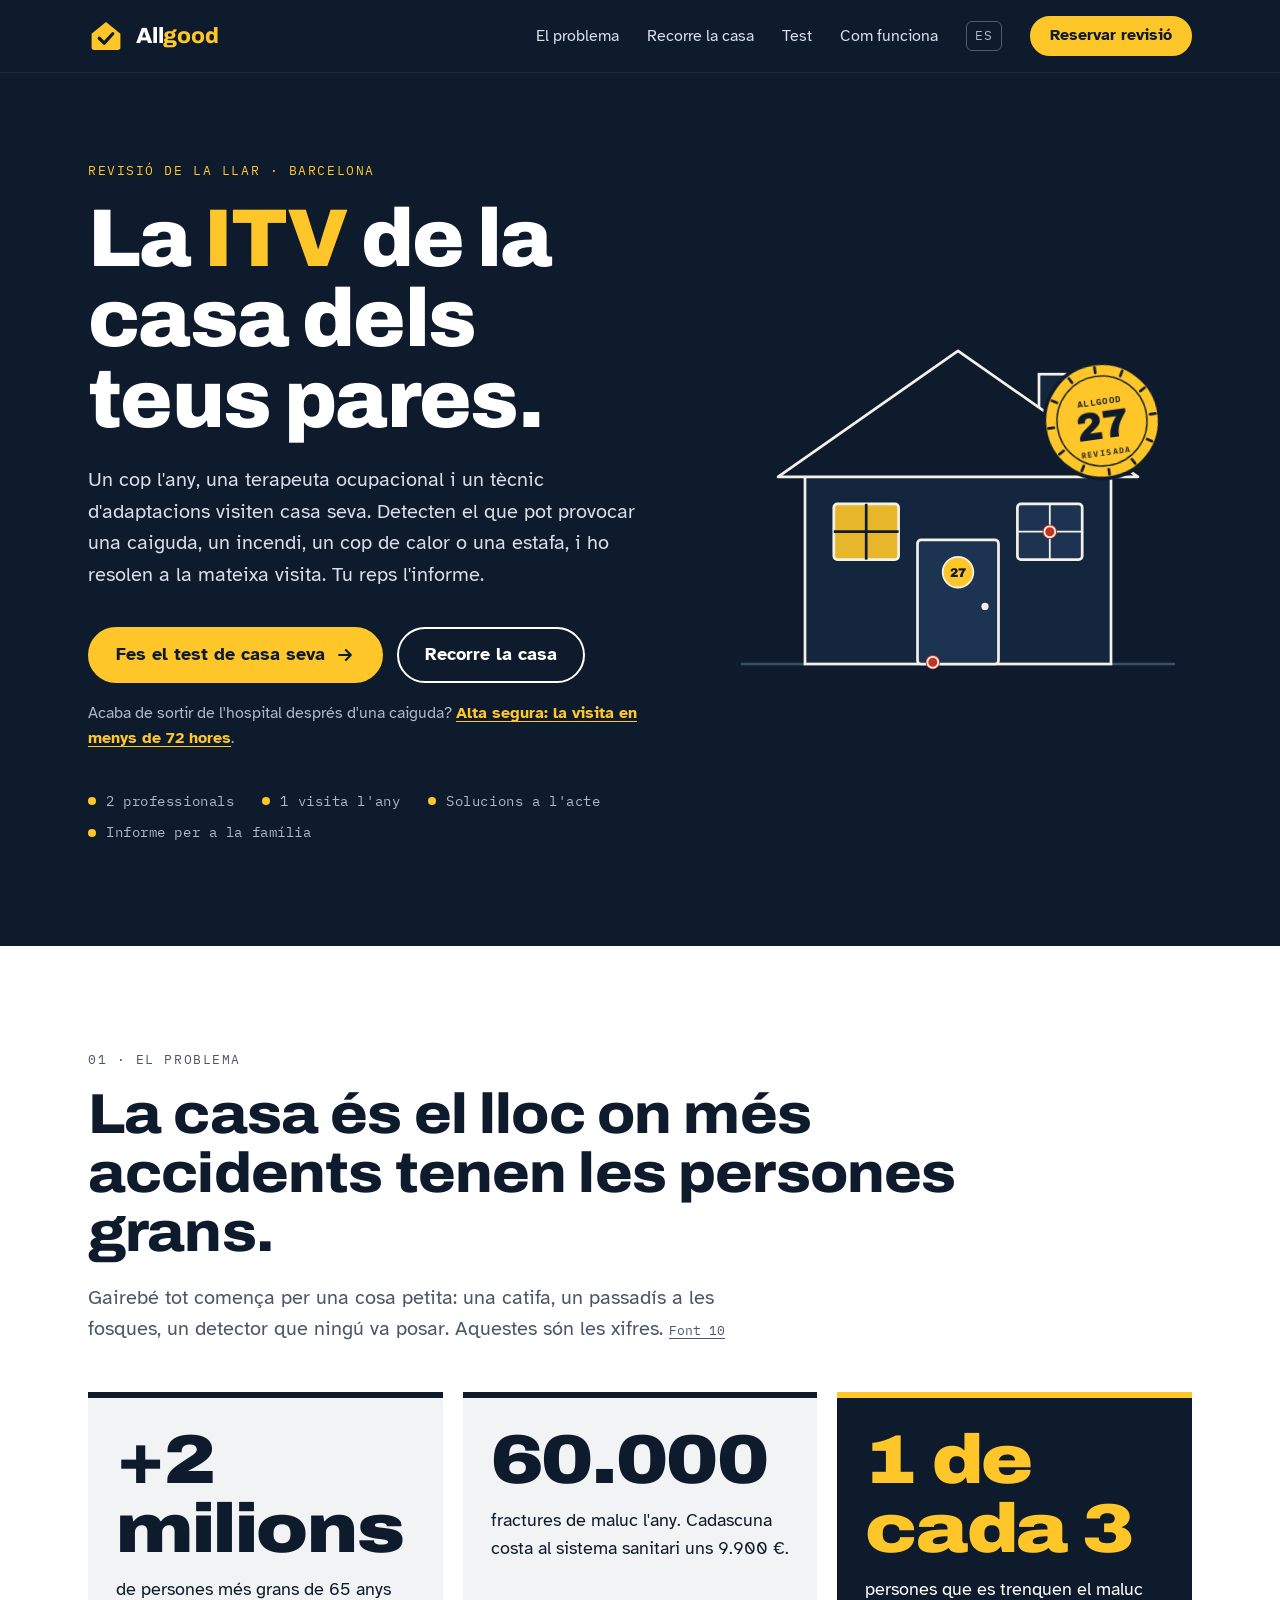
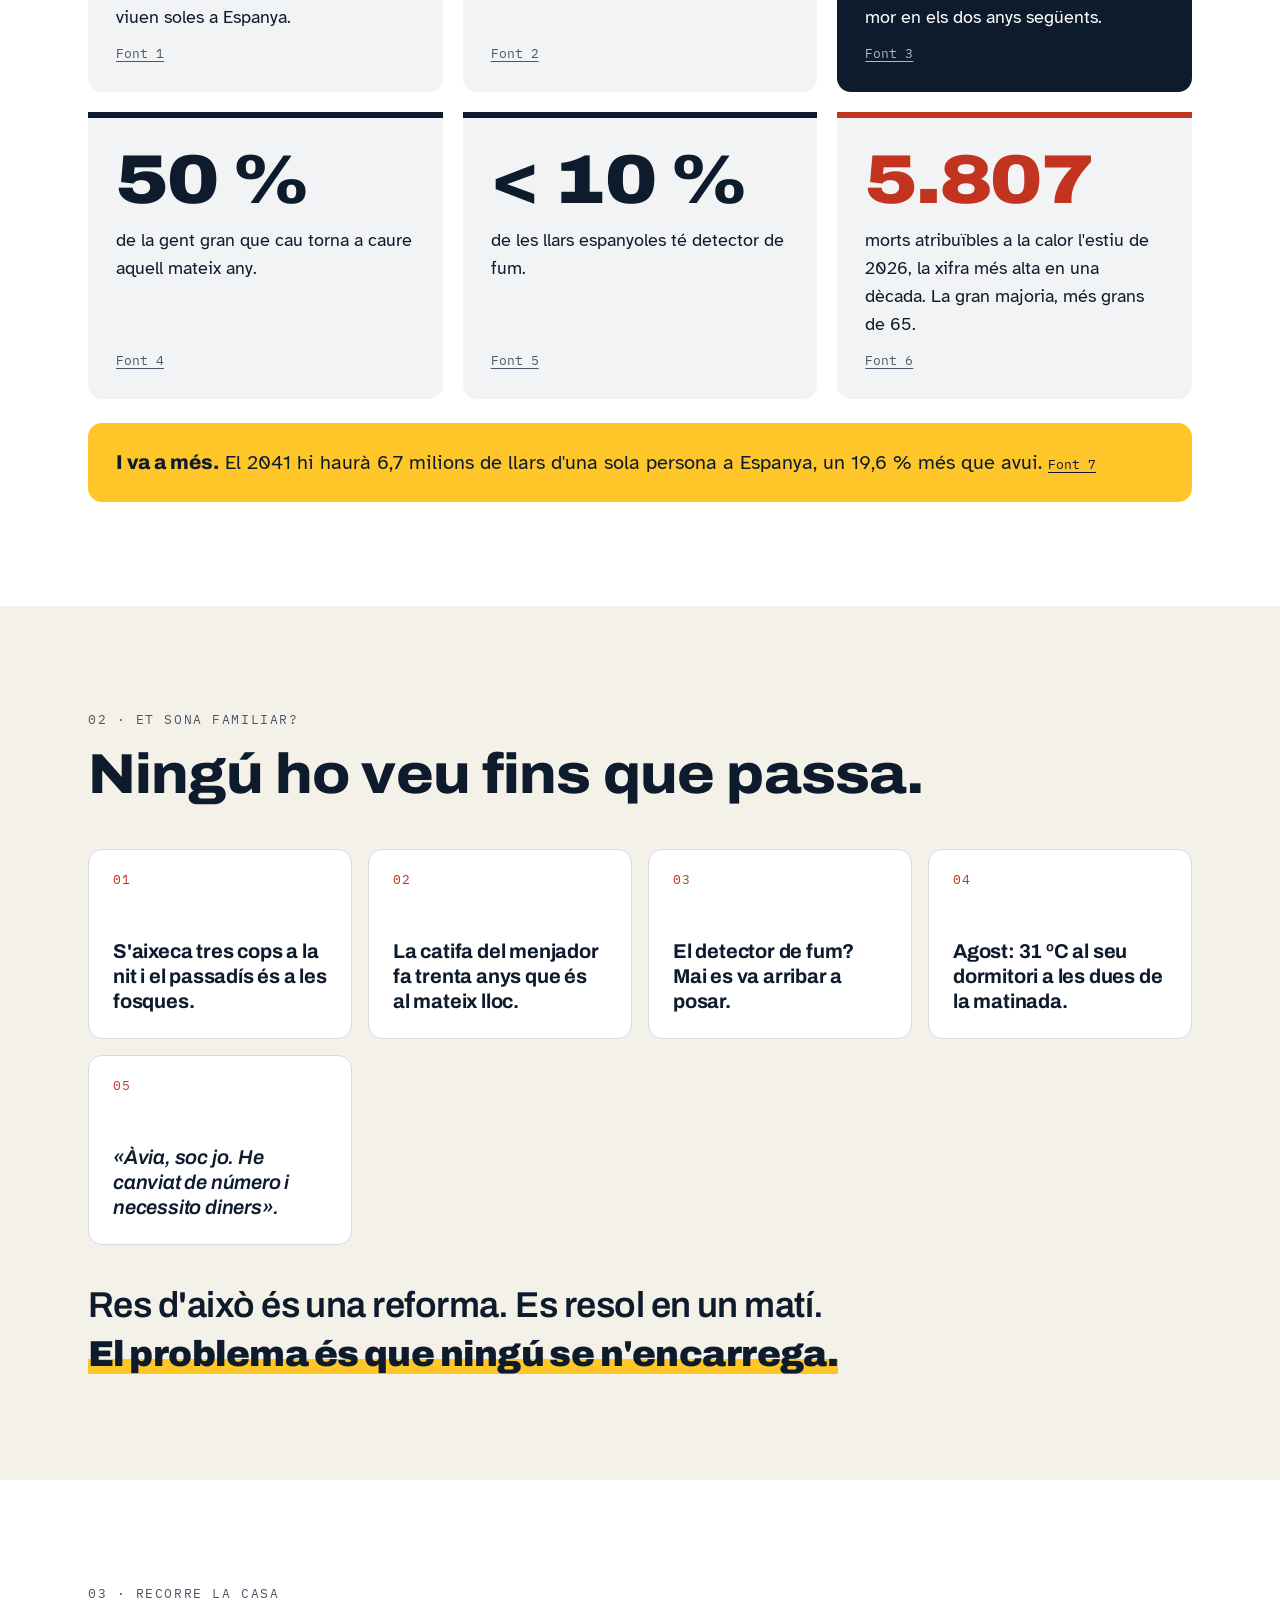
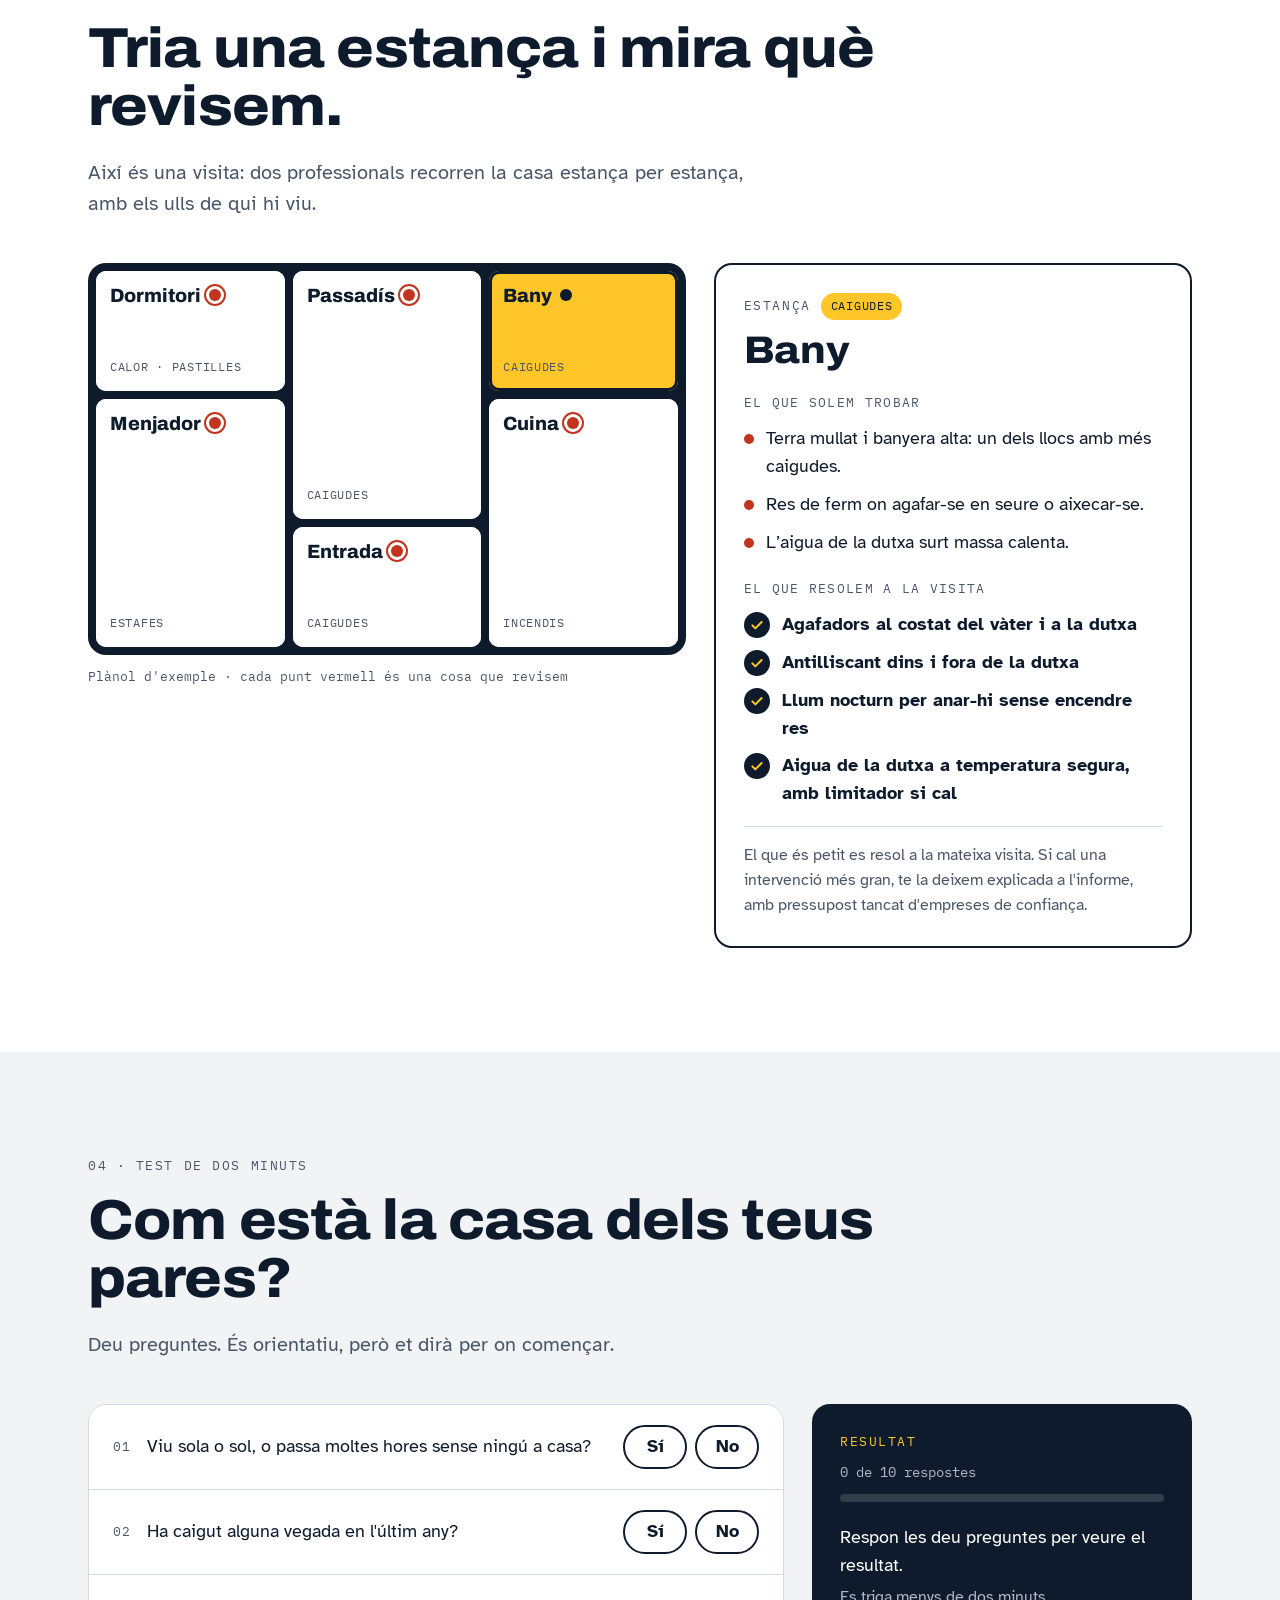
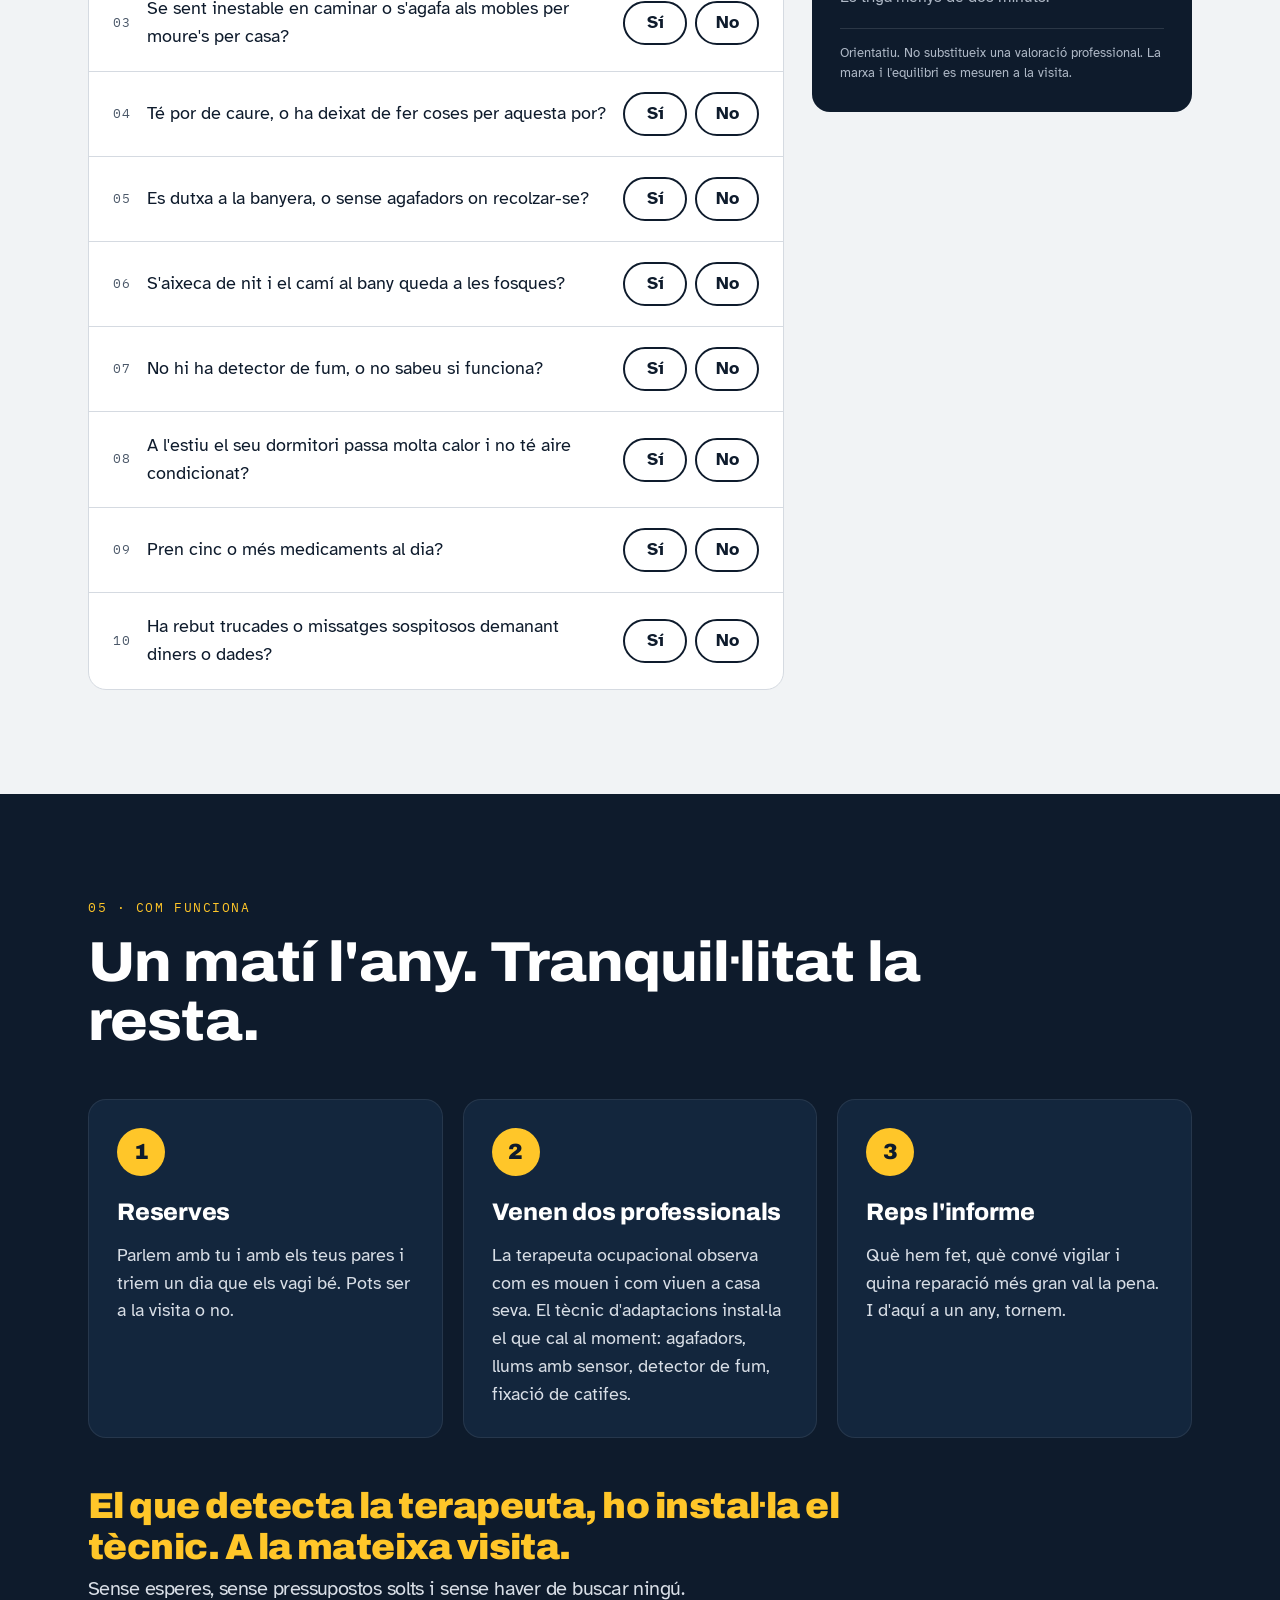
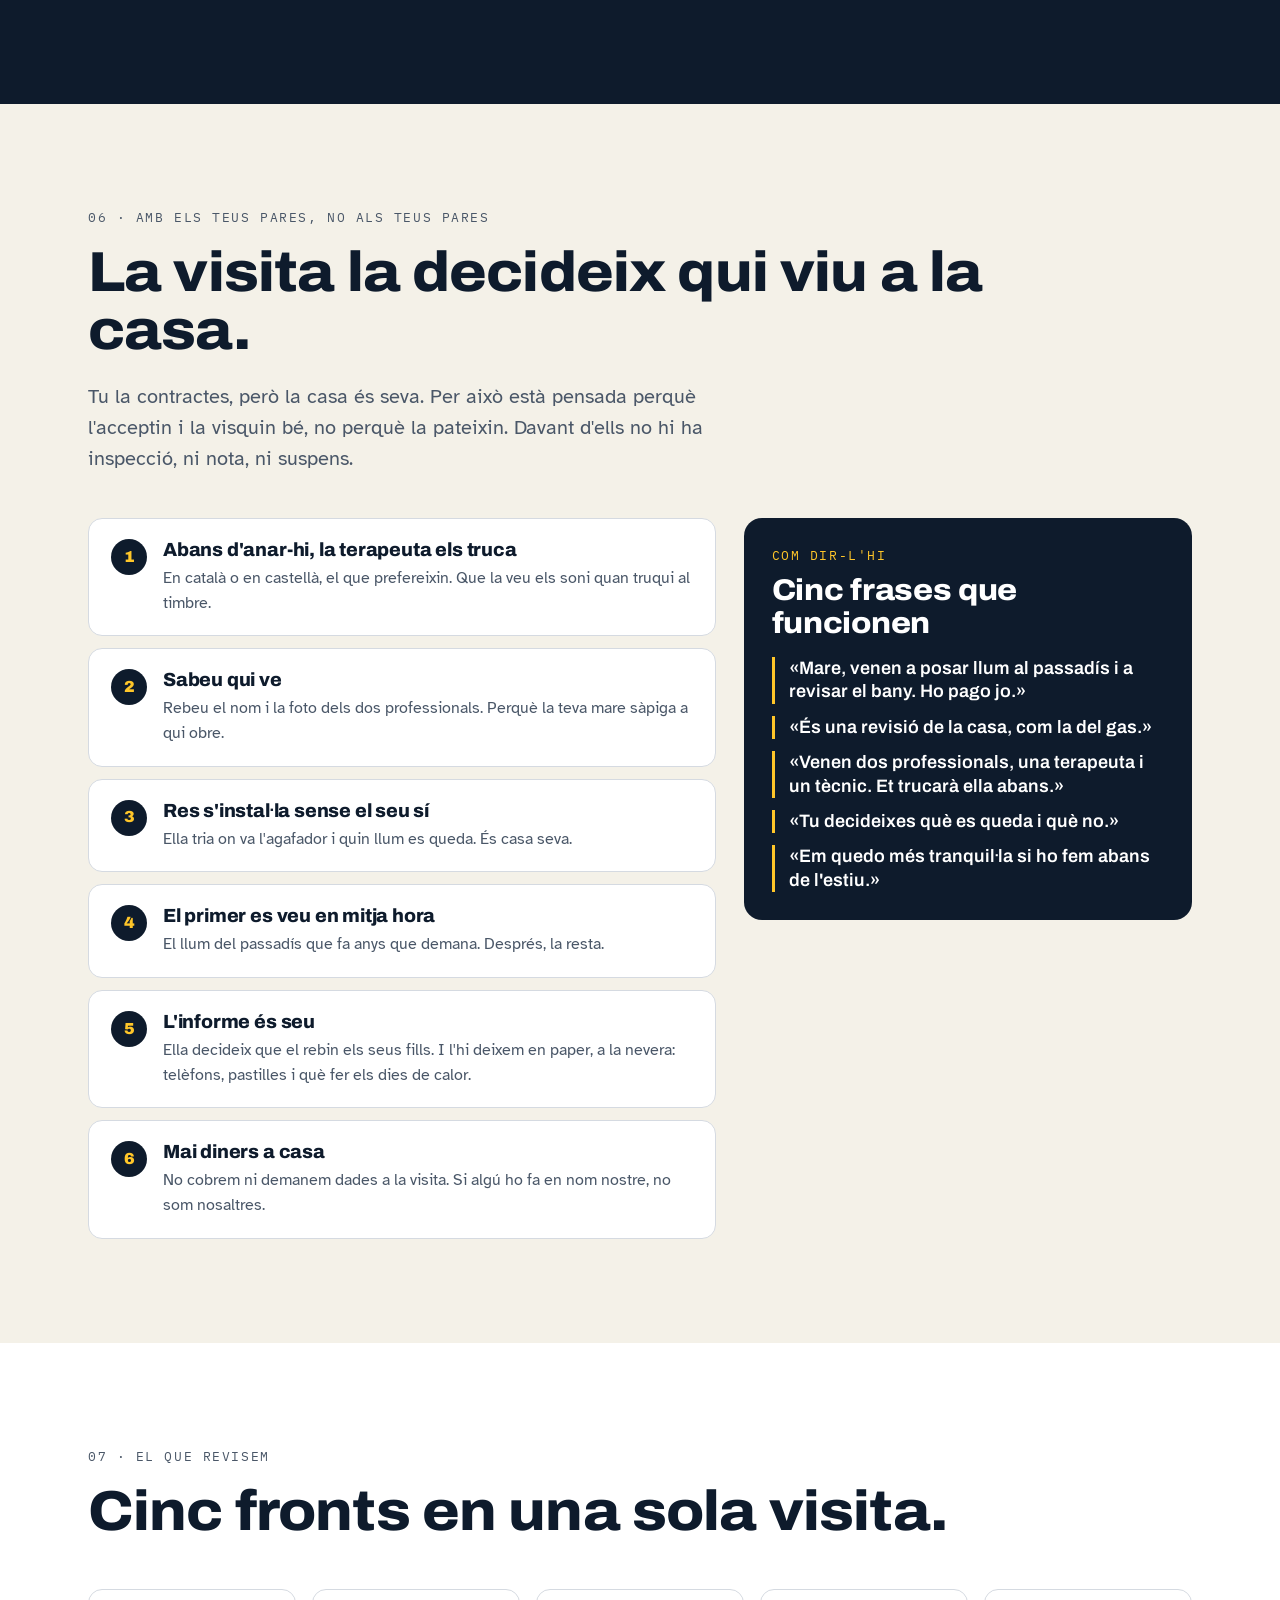
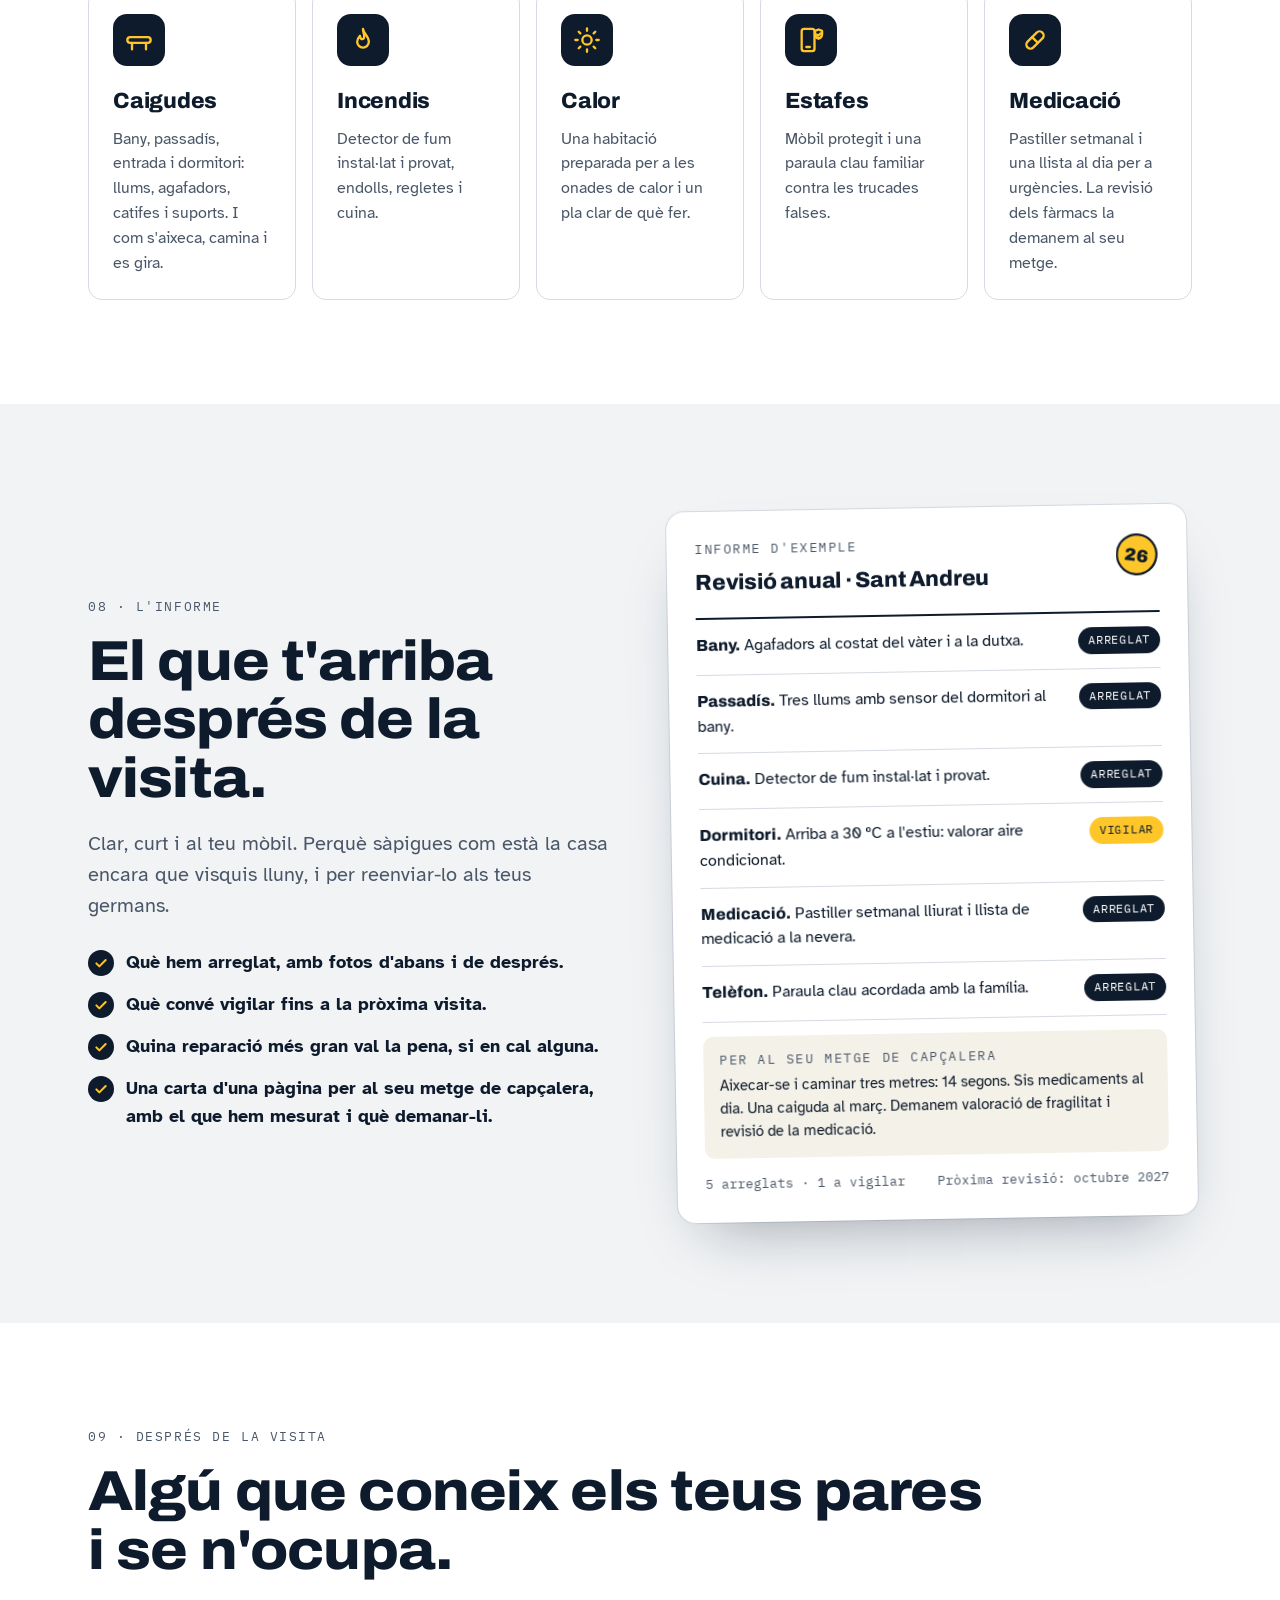
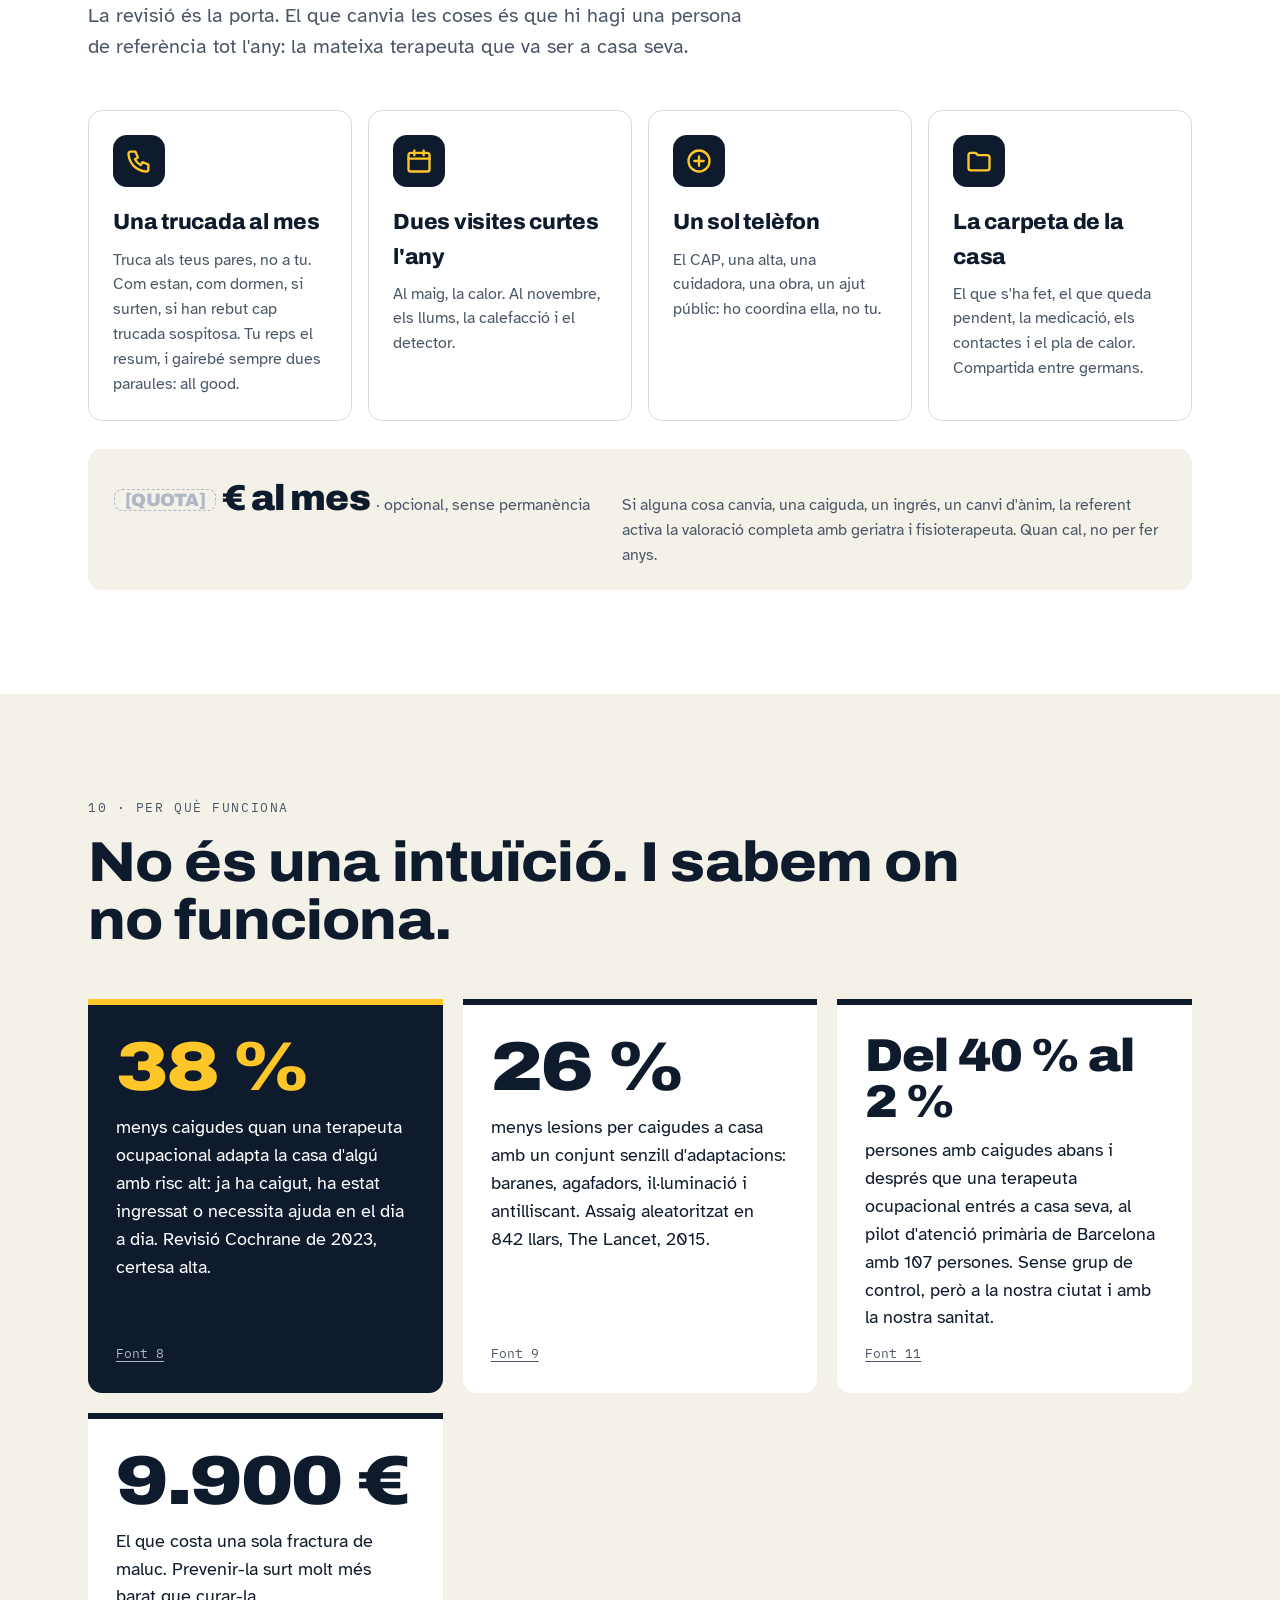
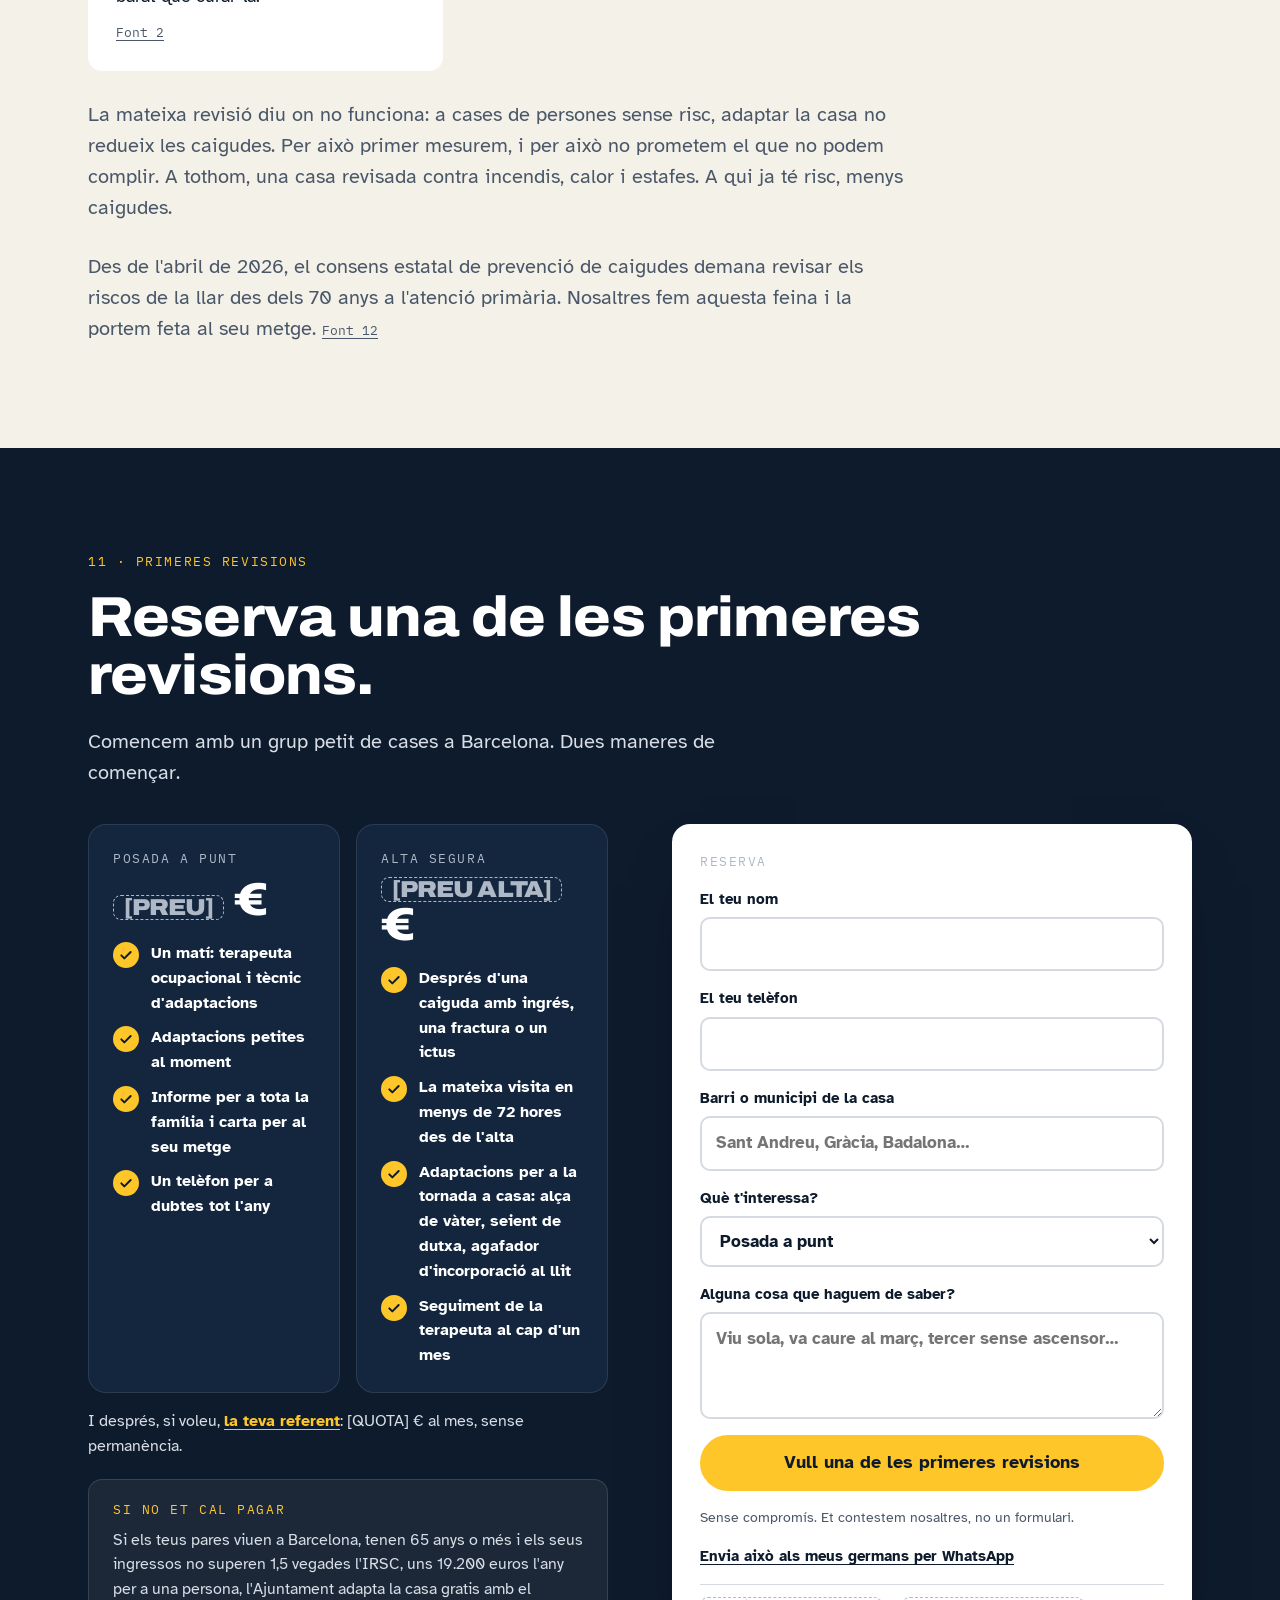
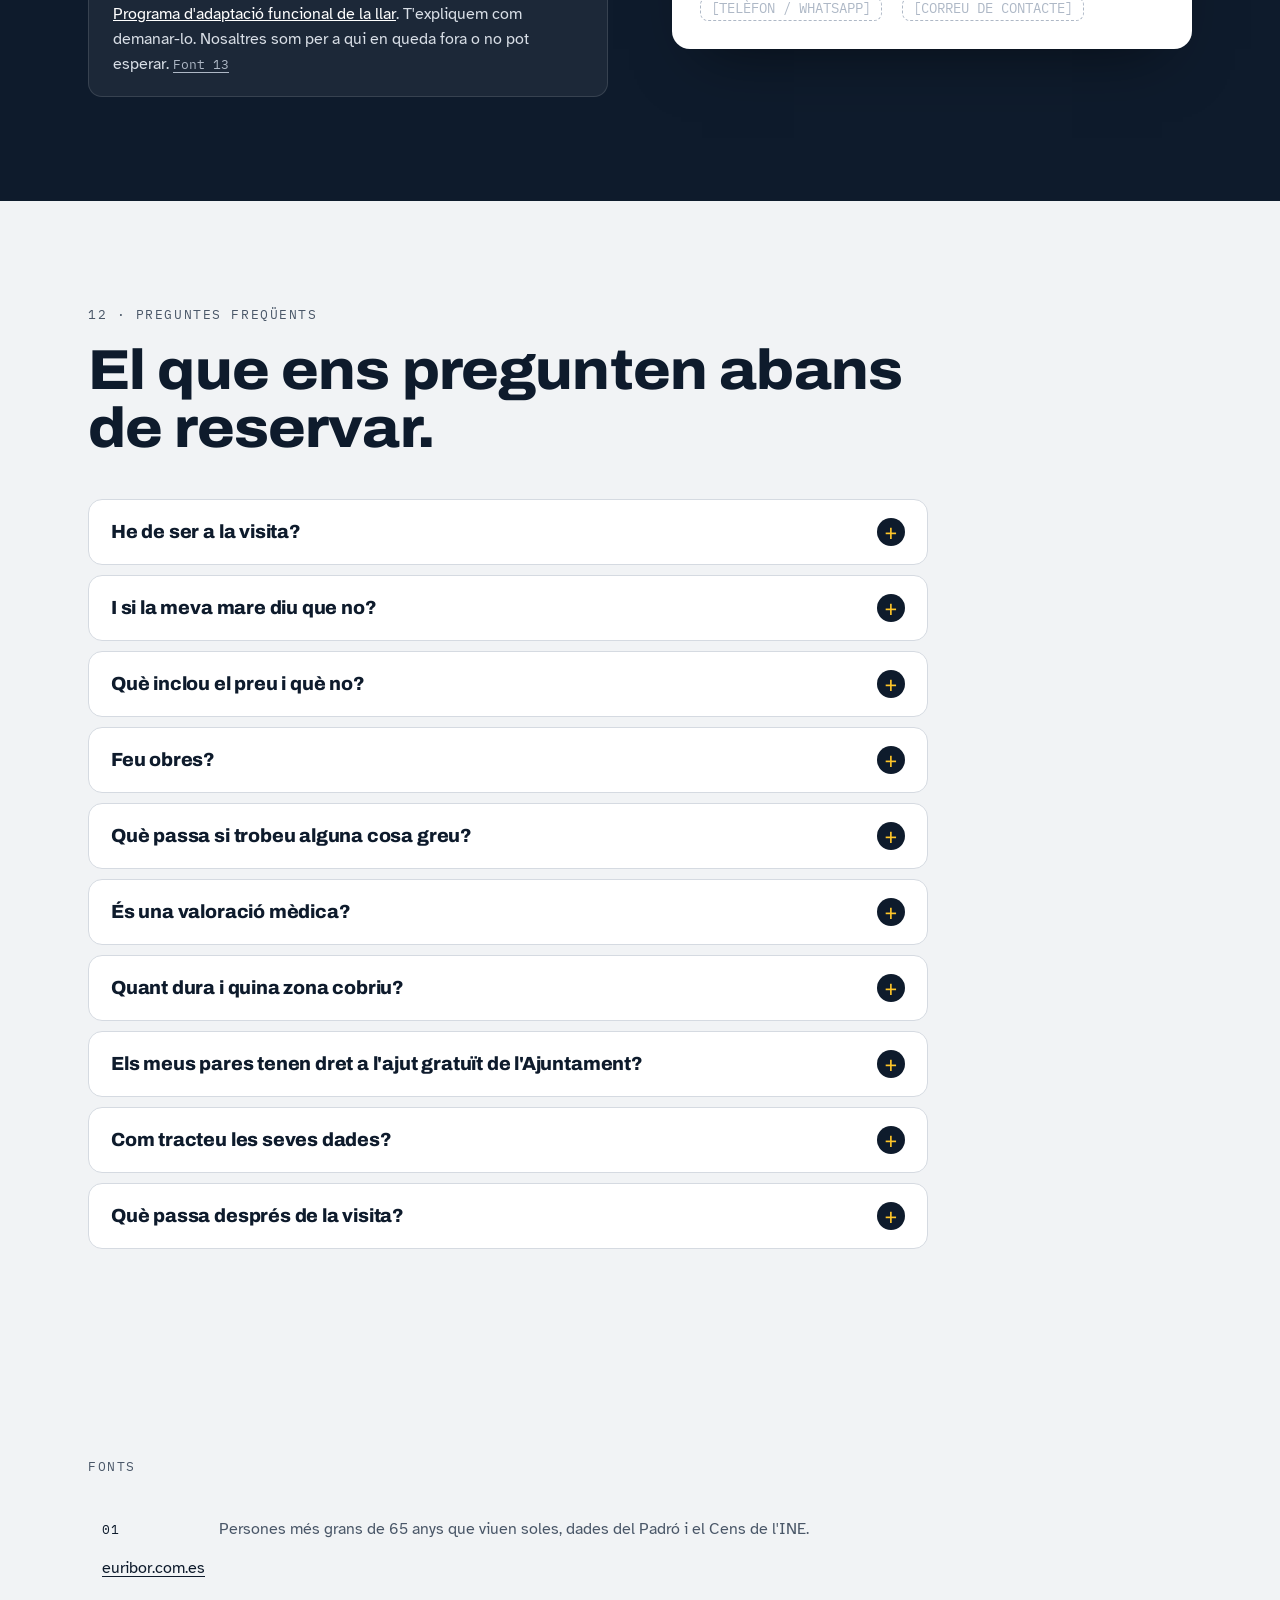
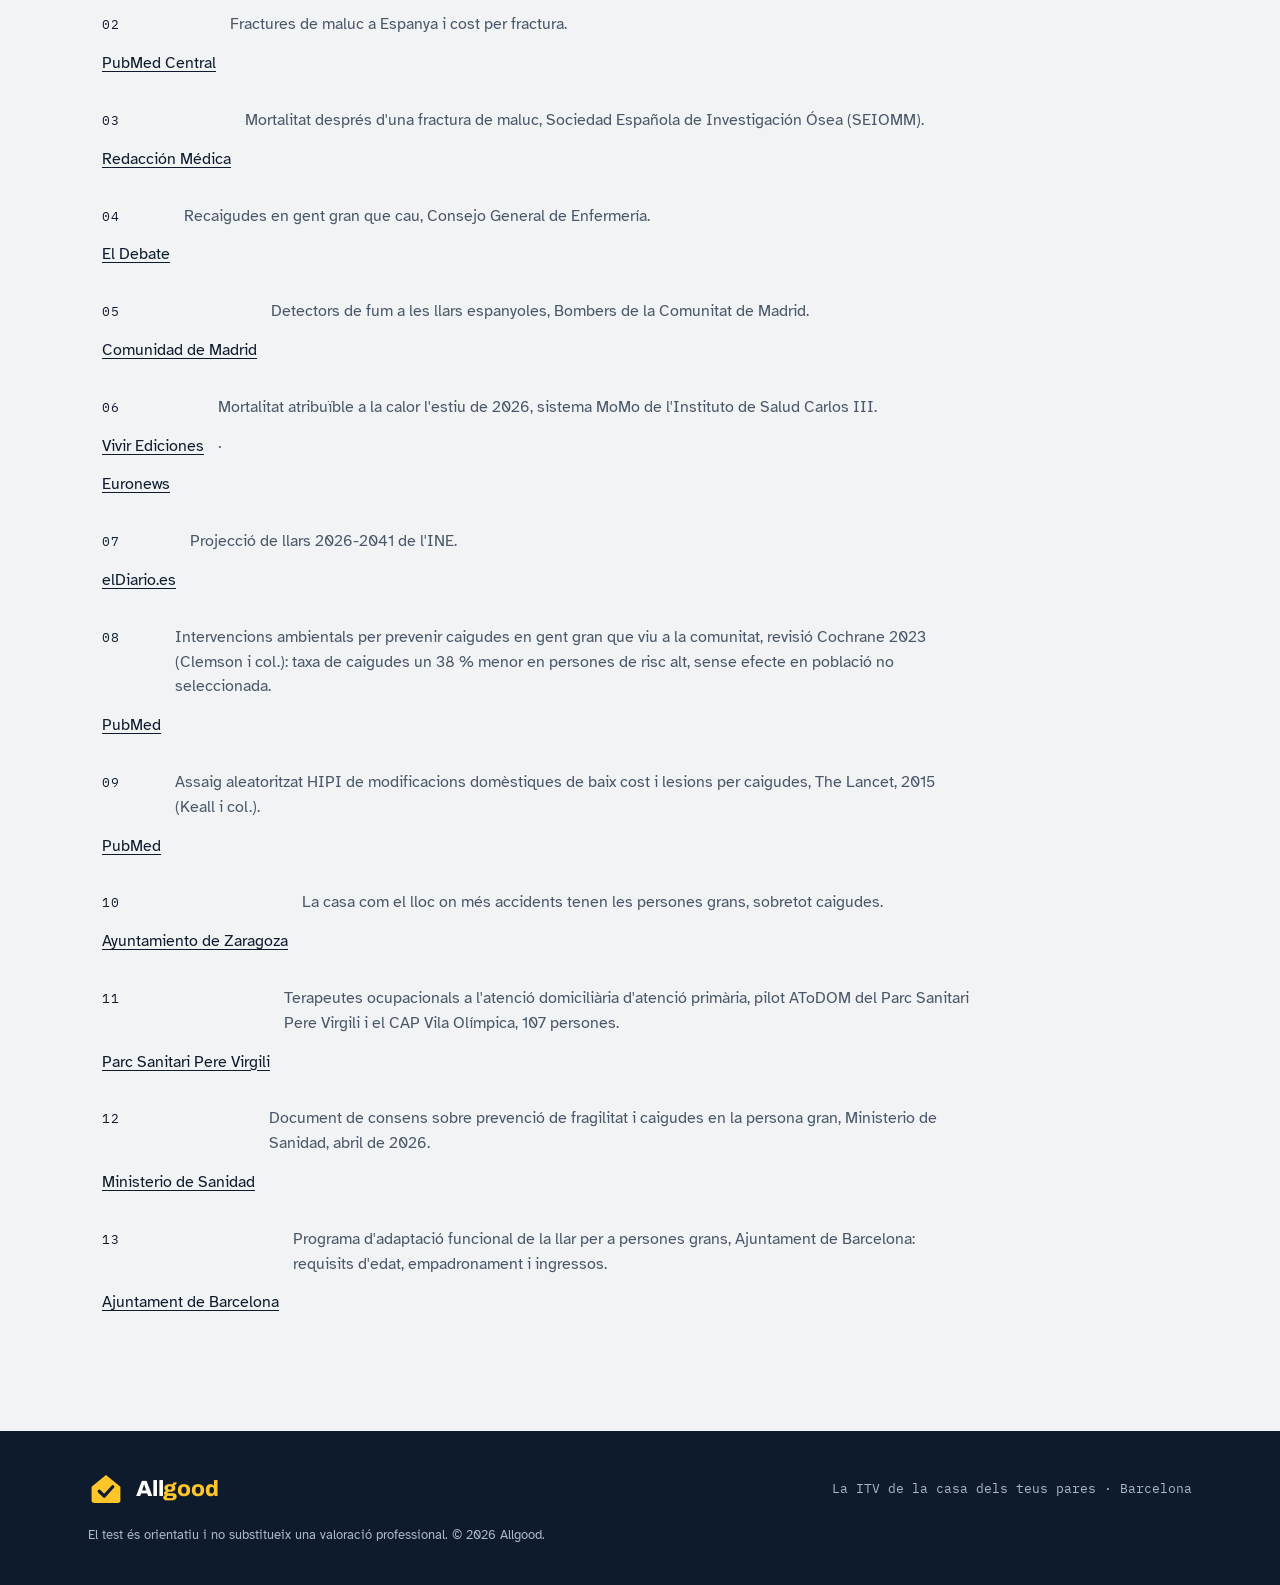
==== ca/index.html @ b15664ce "Actualiza la web (2026-10-19 23:50)" ====
<!DOCTYPE html>
<html lang="ca">
<head>
<meta charset="utf-8">
<meta name="viewport" content="width=device-width, initial-scale=1">
<title>Allgood · La ITV de la casa dels teus pares</title>
<meta name="description" content="Un cop l'any, una terapeuta ocupacional i un tècnic d'adaptacions revisen la casa dels teus pares a Barcelona, resolen el que és petit a la mateixa visita i t'envien l'informe.">
<meta name="theme-color" content="#0E1B2C">
<meta property="og:type" content="website">
<meta property="og:locale" content="ca_ES">
<meta property="og:title" content="Allgood · La ITV de la casa dels teus pares">
<meta property="og:description" content="Revisió de la llar a Barcelona: caigudes, incendis, calor, estafes i medicació. Dos professionals, una visita, un informe per a la família.">
<link rel="alternate" hreflang="es" href="../">
<link rel="alternate" hreflang="ca" href="./">
<link rel="icon" href="../favicon.svg" type="image/svg+xml">
<link rel="preconnect" href="https://fonts.googleapis.com">
<link rel="preconnect" href="https://fonts.gstatic.com" crossorigin>
<link rel="stylesheet" href="https://fonts.googleapis.com/css2?family=Archivo:wdth,wght@62..125,400..900&family=Atkinson+Hyperlegible:ital,wght@0,400;0,700;1,400&family=IBM+Plex+Mono:wght@400;500;600&display=swap">
<link rel="stylesheet" href="../styles.css">
<script type="application/ld+json">
{"@context":"https://schema.org","@type":"LocalBusiness","name":"Allgood","description":"Revisió de la llar de persones grans a Barcelona. Una terapeuta ocupacional i un tècnic d'adaptacions revisen la casa, resolen el que és petit a la mateixa visita i envien un informe a la família.","areaServed":{"@type":"City","name":"Barcelona"},"knowsAbout":["prevenció de caigudes","seguretat a la llar","persones grans"]}
</script>
<script type="application/ld+json">
{"@context":"https://schema.org","@type":"FAQPage","mainEntity":[
{"@type":"Question","name":"He de ser a la visita?","acceptedAnswer":{"@type":"Answer","text":"No cal. Abans d'anar-hi, la terapeuta truca als teus pares; durant la visita pots ser al telèfon, i l'informe t'arriba el mateix dia."}},
{"@type":"Question","name":"I si la meva mare diu que no?","acceptedAnswer":{"@type":"Answer","text":"La visita està pensada per a ella: la truca la terapeuta abans, res s'instal·la sense el seu sí i davant d'ella no hi ha inspecció ni notes. Si no vol, no insistim i busquem un altre moment."}},
{"@type":"Question","name":"Què inclou el preu i què no?","acceptedAnswer":{"@type":"Answer","text":"Inclou la visita dels dos professionals, les adaptacions petites fetes a l'acte amb el material habitual, l'informe i la carta per al seu metge. No inclou obres ni aparells grans."}},
{"@type":"Question","name":"Feu obres?","acceptedAnswer":{"@type":"Answer","text":"No. El que cap en un matí ho fem; la resta ho prescrivim amb pressupost de tercers. No venem reformes ni aparells."}},
{"@type":"Question","name":"És una valoració mèdica?","acceptedAnswer":{"@type":"Answer","text":"No. La fa una terapeuta ocupacional col·legiada. No fem diagnòstics ni tractaments: el que requereix un metge ho demanem per escrit al seu metge de capçalera."}},
{"@type":"Question","name":"Quant dura i quina zona cobriu?","acceptedAnswer":{"@type":"Answer","text":"Entre dues i tres hores. Comencem a Barcelona ciutat amb un grup petit de cases."}},
{"@type":"Question","name":"Com tracteu les seves dades?","acceptedAnswer":{"@type":"Answer","text":"Són dades de salut: només es recullen amb el consentiment dels teus pares, es guarden en servidors de la Unió Europea i ells decideixen amb qui es comparteix l'informe."}}
]}
</script>
</head>
<body>
<a class="skip" href="#inicio">Salta al contingut</a>

<header class="site-header">
  <div class="wrap header-inner">
    <a class="brand" href="#inicio" aria-label="Allgood, inici">
      <svg class="brand-mark" viewBox="0 0 40 40" aria-hidden="true"><path d="M20 4.5 36 17.5v15a3 3 0 0 1-3 3H7a3 3 0 0 1-3-3v-15z" fill="#FFC629"/><path d="M12.5 22.5 18 28l9.5-10.5" fill="none" stroke="#0E1B2C" stroke-width="3.6" stroke-linecap="round" stroke-linejoin="round"/></svg>
      <span class="brand-name">All<span class="brand-accent">good</span></span>
    </a>
    <button class="nav-toggle" type="button" aria-expanded="false" aria-controls="nav" aria-label="Obre el menú"><span></span><span></span><span></span></button>
    <nav class="nav" id="nav" aria-label="Seccions">
      <a href="#problema">El problema</a>
      <a href="#casa">Recorre la casa</a>
      <a href="#test">Test</a>
      <a href="#como">Com funciona</a>
      <a class="lang" href="../" lang="es" hreflang="es" aria-label="Versión en castellano">ES</a>
      <a class="btn btn-accent btn-sm" href="#reserva">Reservar revisió</a>
    </nav>
  </div>
</header>

<main>

<!-- ============ HERO ============ -->
<section class="hero" id="inicio">
  <div class="wrap hero-inner">
    <div class="hero-copy">
      <p class="eyebrow eyebrow-accent">Revisió de la llar · Barcelona</p>
      <h1>La <span class="accent">ITV</span> de la casa dels teus pares.</h1>
      <p class="lead">Un cop l'any, una terapeuta ocupacional i un tècnic d'adaptacions visiten casa seva. Detecten el que pot provocar una caiguda, un incendi, un cop de calor o una estafa, i ho resolen a la mateixa visita. Tu reps l'informe.</p>
      <div class="hero-actions">
        <a class="btn btn-accent btn-lg" href="#test">Fes el test de casa seva <svg width="20" height="20" viewBox="0 0 24 24" fill="none" stroke="currentColor" stroke-width="2.5" stroke-linecap="round" stroke-linejoin="round" aria-hidden="true"><path d="M5 12h14M13 6l6 6-6 6"/></svg></a>
        <a class="btn btn-ghost btn-lg" href="#casa">Recorre la casa</a>
      </div>
      <p class="hero-alt">Acaba de sortir de l'hospital després d'una caiguda? <a href="#reserva">Alta segura: la visita en menys de 72 hores</a>.</p>
      <ul class="hero-facts" aria-label="En resum">
        <li>2 professionals</li>
        <li>1 visita l'any</li>
        <li>Solucions a l'acte</li>
        <li>Informe per a la família</li>
      </ul>
    </div>
    <div class="hero-art">
      <svg class="house-svg" viewBox="0 0 520 440" role="img" aria-labelledby="house-title">
        <title id="house-title">Una casa amb l'adhesiu de revisió 27, com el de la ITV</title>
        <line x1="20" y1="400" x2="500" y2="400" stroke="#3A4F6B" stroke-width="3" stroke-linecap="round"/>
        <rect x="350" y="78" width="34" height="84" fill="#13263D" stroke="#F4F1E8" stroke-width="3"/>
        <rect x="90" y="180" width="340" height="220" fill="#13263D" stroke="#F4F1E8" stroke-width="3"/>
        <polygon points="60,192 260,52 460,192" fill="#0E1B2C" stroke="#F4F1E8" stroke-width="3" stroke-linejoin="round"/>
        <g class="window-lit">
          <rect x="122" y="222" width="72" height="62" rx="4" fill="#FFC629" fill-opacity="0.9" stroke="#F4F1E8" stroke-width="3"/>
          <line x1="158" y1="222" x2="158" y2="284" stroke="#0E1B2C" stroke-width="3"/>
          <line x1="122" y1="253" x2="194" y2="253" stroke="#0E1B2C" stroke-width="3"/>
        </g>
        <rect x="326" y="222" width="72" height="62" rx="4" fill="#1C3352" stroke="#F4F1E8" stroke-width="3"/>
        <line x1="362" y1="222" x2="362" y2="284" stroke="#F4F1E8" stroke-width="2"/>
        <line x1="326" y1="253" x2="398" y2="253" stroke="#F4F1E8" stroke-width="2"/>
        <rect x="215" y="262" width="90" height="138" rx="4" fill="#1C3352" stroke="#F4F1E8" stroke-width="3"/>
        <circle cx="290" cy="336" r="4" fill="#F4F1E8"/>
        <circle cx="260" cy="298" r="17" fill="#FFC629" stroke="#F4F1E8" stroke-width="2"/>
        <text x="260" y="303" text-anchor="middle" font-family="Archivo, sans-serif" font-weight="900" font-size="14" fill="#0E1B2C" data-year-next>27</text>
        <g class="dot"><circle class="dot-ring" cx="362" cy="253" r="7" fill="none" stroke="#C2341F" stroke-width="2"/><circle cx="362" cy="253" r="6" fill="#C2341F" stroke="#F4F1E8" stroke-width="2"/></g>
        <g class="dot dot-2"><circle class="dot-ring" cx="232" cy="398" r="7" fill="none" stroke="#C2341F" stroke-width="2"/><circle cx="232" cy="398" r="6" fill="#C2341F" stroke="#F4F1E8" stroke-width="2"/></g>
        <g class="dot dot-3"><circle class="dot-ring" cx="367" cy="112" r="7" fill="none" stroke="#C2341F" stroke-width="2"/><circle cx="367" cy="112" r="6" fill="#C2341F" stroke="#F4F1E8" stroke-width="2"/></g>
        <g class="sticker">
          <circle cx="420" cy="130" r="64" fill="#FFC629" stroke="#0E1B2C" stroke-width="4"/>
          <circle cx="420" cy="130" r="50" fill="none" stroke="#0E1B2C" stroke-width="1.5"/>
          <g stroke="#0E1B2C" stroke-width="3" stroke-linecap="round">
            <line x1="474" y1="130" x2="480" y2="130"/><line x1="466.77" y1="157" x2="471.96" y2="160"/><line x1="447" y1="176.77" x2="450" y2="181.96"/><line x1="420" y1="184" x2="420" y2="190"/><line x1="393" y1="176.77" x2="390" y2="181.96"/><line x1="373.23" y1="157" x2="368.04" y2="160"/><line x1="366" y1="130" x2="360" y2="130"/><line x1="373.23" y1="103" x2="368.04" y2="100"/><line x1="393" y1="83.23" x2="390" y2="78.04"/><line x1="420" y1="76" x2="420" y2="70"/><line x1="447" y1="83.23" x2="450" y2="78.04"/><line x1="466.77" y1="103" x2="471.96" y2="100"/>
          </g>
          <text x="420" y="112" text-anchor="middle" font-family="IBM Plex Mono, monospace" font-weight="600" font-size="10" letter-spacing="1.5" fill="#0E1B2C">ALLGOOD</text>
          <text x="420" y="150" text-anchor="middle" font-family="Archivo, sans-serif" font-weight="900" font-size="44" fill="#0E1B2C" data-year-next>27</text>
          <text x="420" y="168" text-anchor="middle" font-family="IBM Plex Mono, monospace" font-weight="600" font-size="9" letter-spacing="1.5" fill="#0E1B2C">REVISADA</text>
        </g>
      </svg>
    </div>
  </div>
</section>

<!-- ============ 01 · EL PROBLEMA ============ -->
<section class="section" id="problema">
  <div class="wrap">
    <p class="eyebrow">01 · El problema</p>
    <h2 class="h2">La casa és el lloc on més accidents tenen les persones grans.</h2>
    <p class="sub">Gairebé tot comença per una cosa petita: una catifa, un passadís a les fosques, un detector que ningú va posar. Aquestes són les xifres. <a class="src" href="#f10">Font 10</a></p>
    <div class="stats">
      <article class="stat reveal">
        <p class="stat-n">+2 milions</p>
        <p>de persones més grans de 65 anys viuen soles a Espanya.</p>
        <a class="src" href="#f1">Font 1</a>
      </article>
      <article class="stat reveal">
        <p class="stat-n"><span data-count="60000">60.000</span></p>
        <p>fractures de maluc l'any. Cadascuna costa al sistema sanitari uns 9.900 €.</p>
        <a class="src" href="#f2">Font 2</a>
      </article>
      <article class="stat stat-dark reveal">
        <p class="stat-n accent">1 de cada 3</p>
        <p>persones que es trenquen el maluc mor en els dos anys següents.</p>
        <a class="src" href="#f3">Font 3</a>
      </article>
      <article class="stat reveal">
        <p class="stat-n"><span data-count="50">50</span> %</p>
        <p>de la gent gran que cau torna a caure aquell mateix any.</p>
        <a class="src" href="#f4">Font 4</a>
      </article>
      <article class="stat reveal">
        <p class="stat-n">&lt; <span data-count="10">10</span> %</p>
        <p>de les llars espanyoles té detector de fum.</p>
        <a class="src" href="#f5">Font 5</a>
      </article>
      <article class="stat stat-red reveal">
        <p class="stat-n red"><span data-count="5807">5.807</span></p>
        <p>morts atribuïbles a la calor l'estiu de 2026, la xifra més alta en una dècada. La gran majoria, més grans de 65.</p>
        <a class="src" href="#f6">Font 6</a>
      </article>
    </div>
    <div class="callout callout-accent reveal">
      <strong>I va a més.</strong> El 2041 hi haurà 6,7 milions de llars d'una sola persona a Espanya, un 19,6 % més que avui. <a class="src src-dark" href="#f7">Font 7</a>
    </div>
  </div>
</section>

<!-- ============ 02 · ET SONA FAMILIAR? ============ -->
<section class="section section-cream" id="suena">
  <div class="wrap">
    <p class="eyebrow">02 · Et sona familiar?</p>
    <h2 class="h2">Ningú ho veu fins que passa.</h2>
    <ol class="scenes">
      <li class="scene reveal"><span class="scene-n">01</span><p>S'aixeca tres cops a la nit i el passadís és a les fosques.</p></li>
      <li class="scene reveal"><span class="scene-n">02</span><p>La catifa del menjador fa trenta anys que és al mateix lloc.</p></li>
      <li class="scene reveal"><span class="scene-n">03</span><p>El detector de fum? Mai es va arribar a posar.</p></li>
      <li class="scene reveal"><span class="scene-n">04</span><p>Agost: 31 ºC al seu dormitori a les dues de la matinada.</p></li>
      <li class="scene reveal"><span class="scene-n">05</span><p>«Àvia, soc jo. He canviat de número i necessito diners».</p></li>
    </ol>
    <div class="punch reveal">
      <p>Res d'això és una reforma. Es resol en un matí.</p>
      <p><strong>El problema és que ningú se n'encarrega.</strong></p>
    </div>
  </div>
</section>

<!-- ============ 03 · RECORRE LA CASA ============ -->
<section class="section" id="casa">
  <div class="wrap">
    <p class="eyebrow">03 · Recorre la casa</p>
    <h2 class="h2">Tria una estança i mira què revisem.</h2>
    <p class="sub">Així és una visita: dos professionals recorren la casa estança per estança, amb els ulls de qui hi viu.</p>
    <div class="house">
      <div class="plan-wrap">
        <div class="plan" role="tablist" aria-label="Plànol de la casa">
          <button class="room" type="button" role="tab" data-room="dormitorio" aria-selected="false" aria-controls="room-panel" style="grid-area:dormitorio"><span class="room-head"><span class="room-name">Dormitori</span><span class="room-dot"></span></span><span class="room-tag">Calor · Pastilles</span></button>
          <button class="room" type="button" role="tab" data-room="pasillo" aria-selected="false" aria-controls="room-panel" style="grid-area:pasillo"><span class="room-head"><span class="room-name">Passadís</span><span class="room-dot"></span></span><span class="room-tag">Caigudes</span></button>
          <button class="room" type="button" role="tab" data-room="bano" aria-selected="true" aria-controls="room-panel" style="grid-area:bano"><span class="room-head"><span class="room-name">Bany</span><span class="room-dot"></span></span><span class="room-tag">Caigudes</span></button>
          <button class="room" type="button" role="tab" data-room="salon" aria-selected="false" aria-controls="room-panel" style="grid-area:salon"><span class="room-head"><span class="room-name">Menjador</span><span class="room-dot"></span></span><span class="room-tag">Estafes</span></button>
          <button class="room" type="button" role="tab" data-room="cocina" aria-selected="false" aria-controls="room-panel" style="grid-area:cocina"><span class="room-head"><span class="room-name">Cuina</span><span class="room-dot"></span></span><span class="room-tag">Incendis</span></button>
          <button class="room" type="button" role="tab" data-room="entrada" aria-selected="false" aria-controls="room-panel" style="grid-area:entrada"><span class="room-head"><span class="room-name">Entrada</span><span class="room-dot"></span></span><span class="room-tag">Caigudes</span></button>
        </div>
        <p class="plan-note">Plànol d'exemple · cada punt vermell és una cosa que revisem</p>
      </div>
      <div class="room-panel" id="room-panel" role="tabpanel" aria-live="polite">
        <div class="room-body">
          <div class="room-panel-head"><span class="eyebrow">Estança</span><span class="chip chip-accent" data-room-tag>Caigudes</span></div>
          <h3 class="h3" data-room-name>Bany</h3>
          <p class="label">El que solem trobar</p>
          <ul class="list list-risk" data-room-risks>
            <li>Terra mullat i banyera alta: un dels llocs amb més caigudes.</li>
            <li>Res de ferm on agafar-se en seure o aixecar-se.</li>
            <li>L'aigua de la dutxa surt massa calenta.</li>
          </ul>
          <p class="label">El que resolem a la visita</p>
          <ul class="list list-fix" data-room-fixes>
            <li>Agafadors al costat del vàter i a la dutxa</li>
            <li>Antilliscant dins i fora de la dutxa</li>
            <li>Llum nocturn per anar-hi sense encendre res</li>
            <li>Aigua de la dutxa a temperatura segura, amb limitador si cal</li>
          </ul>
        </div>
        <p class="room-foot">El que és petit es resol a la mateixa visita. Si cal una intervenció més gran, te la deixem explicada a l'informe, amb pressupost tancat d'empreses de confiança.</p>
      </div>
    </div>
  </div>
</section>

<!-- ============ 04 · TEST ============ -->
<section class="section section-grey" id="test">
  <div class="wrap">
    <p class="eyebrow">04 · Test de dos minuts</p>
    <h2 class="h2">Com està la casa dels teus pares?</h2>
    <p class="sub">Deu preguntes. És orientatiu, però et dirà per on començar.</p>
    <div class="test">
      <ol class="questions" id="questions">
        <li class="q" data-q="q1"><span class="q-n">01</span><p class="q-text">Viu sola o sol, o passa moltes hores sense ningú a casa?</p><div class="q-actions" role="group" aria-label="Pregunta 1"><button type="button" class="q-btn" data-answer="si" aria-pressed="false">Sí</button><button type="button" class="q-btn" data-answer="no" aria-pressed="false">No</button></div></li>
        <li class="q" data-q="q2"><span class="q-n">02</span><p class="q-text">Ha caigut alguna vegada en l'últim any?</p><div class="q-actions" role="group" aria-label="Pregunta 2"><button type="button" class="q-btn" data-answer="si" aria-pressed="false">Sí</button><button type="button" class="q-btn" data-answer="no" aria-pressed="false">No</button></div></li>
        <li class="q" data-q="q9"><span class="q-n">03</span><p class="q-text">Se sent inestable en caminar o s'agafa als mobles per moure's per casa?</p><div class="q-actions" role="group" aria-label="Pregunta 3"><button type="button" class="q-btn" data-answer="si" aria-pressed="false">Sí</button><button type="button" class="q-btn" data-answer="no" aria-pressed="false">No</button></div></li>
        <li class="q" data-q="q10"><span class="q-n">04</span><p class="q-text">Té por de caure, o ha deixat de fer coses per aquesta por?</p><div class="q-actions" role="group" aria-label="Pregunta 4"><button type="button" class="q-btn" data-answer="si" aria-pressed="false">Sí</button><button type="button" class="q-btn" data-answer="no" aria-pressed="false">No</button></div></li>
        <li class="q" data-q="q3"><span class="q-n">05</span><p class="q-text">Es dutxa a la banyera, o sense agafadors on recolzar-se?</p><div class="q-actions" role="group" aria-label="Pregunta 5"><button type="button" class="q-btn" data-answer="si" aria-pressed="false">Sí</button><button type="button" class="q-btn" data-answer="no" aria-pressed="false">No</button></div></li>
        <li class="q" data-q="q4"><span class="q-n">06</span><p class="q-text">S'aixeca de nit i el camí al bany queda a les fosques?</p><div class="q-actions" role="group" aria-label="Pregunta 6"><button type="button" class="q-btn" data-answer="si" aria-pressed="false">Sí</button><button type="button" class="q-btn" data-answer="no" aria-pressed="false">No</button></div></li>
        <li class="q" data-q="q5"><span class="q-n">07</span><p class="q-text">No hi ha detector de fum, o no sabeu si funciona?</p><div class="q-actions" role="group" aria-label="Pregunta 7"><button type="button" class="q-btn" data-answer="si" aria-pressed="false">Sí</button><button type="button" class="q-btn" data-answer="no" aria-pressed="false">No</button></div></li>
        <li class="q" data-q="q6"><span class="q-n">08</span><p class="q-text">A l'estiu el seu dormitori passa molta calor i no té aire condicionat?</p><div class="q-actions" role="group" aria-label="Pregunta 8"><button type="button" class="q-btn" data-answer="si" aria-pressed="false">Sí</button><button type="button" class="q-btn" data-answer="no" aria-pressed="false">No</button></div></li>
        <li class="q" data-q="q7"><span class="q-n">09</span><p class="q-text">Pren cinc o més medicaments al dia?</p><div class="q-actions" role="group" aria-label="Pregunta 9"><button type="button" class="q-btn" data-answer="si" aria-pressed="false">Sí</button><button type="button" class="q-btn" data-answer="no" aria-pressed="false">No</button></div></li>
        <li class="q" data-q="q8"><span class="q-n">10</span><p class="q-text">Ha rebut trucades o missatges sospitosos demanant diners o dades?</p><div class="q-actions" role="group" aria-label="Pregunta 10"><button type="button" class="q-btn" data-answer="si" aria-pressed="false">Sí</button><button type="button" class="q-btn" data-answer="no" aria-pressed="false">No</button></div></li>
      </ol>
      <aside class="result" id="result" aria-live="polite">
        <p class="eyebrow">Resultat</p>
        <p class="result-count"><span data-answered>0</span> de 10 respostes</p>
        <div class="progress" aria-hidden="true"><span data-progress style="width:0%"></span></div>
        <div class="result-pending" data-pending>
          <p>Respon les deu preguntes per veure el resultat.</p>
          <p class="muted">Es triga menys de dos minuts.</p>
        </div>
        <div class="result-done" data-done hidden>
          <p class="result-level">Risc <span data-level>baix</span></p>
          <div class="score" aria-hidden="true"><span data-score style="width:4%"></span></div>
          <p class="result-pct" data-pct>0 %</p>
          <p class="result-text" data-level-text></p>
          <p class="result-route" data-route hidden></p>
          <div data-fixes-wrap hidden>
            <p class="label">El primer que revisaríem</p>
            <ul class="list list-fix list-fix-accent" data-fixes></ul>
          </div>
          <div class="result-actions">
            <a class="btn btn-accent" href="#reserva">Reservar una revisió</a>
            <a class="btn btn-ghost" data-share href="https://wa.me/" target="_blank" rel="noopener">Compartir per WhatsApp</a>
            <button type="button" class="link-btn" data-reset>Tornar a començar</button>
          </div>
        </div>
        <p class="fine">Orientatiu. No substitueix una valoració professional. La marxa i l'equilibri es mesuren a la visita.</p>
      </aside>
    </div>
  </div>
</section>

<!-- ============ 05 · COM FUNCIONA ============ -->
<section class="section section-navy" id="como">
  <div class="wrap">
    <p class="eyebrow eyebrow-accent">05 · Com funciona</p>
    <h2 class="h2">Un matí l'any. Tranquil·litat la resta.</h2>
    <ol class="steps">
      <li class="step reveal"><span class="step-n">1</span><h3>Reserves</h3><p>Parlem amb tu i amb els teus pares i triem un dia que els vagi bé. Pots ser a la visita o no.</p></li>
      <li class="step reveal"><span class="step-n">2</span><h3>Venen dos professionals</h3><p>La terapeuta ocupacional observa com es mouen i com viuen a casa seva. El tècnic d'adaptacions instal·la el que cal al moment: agafadors, llums amb sensor, detector de fum, fixació de catifes.</p></li>
      <li class="step reveal"><span class="step-n">3</span><h3>Reps l'informe</h3><p>Què hem fet, què convé vigilar i quina reparació més gran val la pena. I d'aquí a un any, tornem.</p></li>
    </ol>
    <div class="punch punch-light reveal">
      <p><strong>El que detecta la terapeuta, ho instal·la el tècnic. A la mateixa visita.</strong></p>
      <p>Sense esperes, sense pressupostos solts i sense haver de buscar ningú.</p>
    </div>
  </div>
</section>

<!-- ============ 06 · AMB ELS TEUS PARES ============ -->
<section class="section section-cream" id="padres">
  <div class="wrap">
    <p class="eyebrow">06 · Amb els teus pares, no als teus pares</p>
    <h2 class="h2">La visita la decideix qui viu a la casa.</h2>
    <p class="sub">Tu la contractes, però la casa és seva. Per això està pensada perquè l'acceptin i la visquin bé, no perquè la pateixin. Davant d'ells no hi ha inspecció, ni nota, ni suspens.</p>
    <div class="care">
      <ol class="care-steps">
        <li class="care-step reveal"><span class="care-n">1</span><div><h3>Abans d'anar-hi, la terapeuta els truca</h3><p>En català o en castellà, el que prefereixin. Que la veu els soni quan truqui al timbre.</p></div></li>
        <li class="care-step reveal"><span class="care-n">2</span><div><h3>Sabeu qui ve</h3><p>Rebeu el nom i la foto dels dos professionals. Perquè la teva mare sàpiga a qui obre.</p></div></li>
        <li class="care-step reveal"><span class="care-n">3</span><div><h3>Res s'instal·la sense el seu sí</h3><p>Ella tria on va l'agafador i quin llum es queda. És casa seva.</p></div></li>
        <li class="care-step reveal"><span class="care-n">4</span><div><h3>El primer es veu en mitja hora</h3><p>El llum del passadís que fa anys que demana. Després, la resta.</p></div></li>
        <li class="care-step reveal"><span class="care-n">5</span><div><h3>L'informe és seu</h3><p>Ella decideix que el rebin els seus fills. I l'hi deixem en paper, a la nevera: telèfons, pastilles i què fer els dies de calor.</p></div></li>
        <li class="care-step reveal"><span class="care-n">6</span><div><h3>Mai diners a casa</h3><p>No cobrem ni demanem dades a la visita. Si algú ho fa en nom nostre, no som nosaltres.</p></div></li>
      </ol>
      <aside class="care-phrases reveal">
        <p class="eyebrow">Com dir-l'hi</p>
        <h3 class="h3 h3-sm">Cinc frases que funcionen</h3>
        <ul>
          <li>«Mare, venen a posar llum al passadís i a revisar el bany. Ho pago jo.»</li>
          <li>«És una revisió de la casa, com la del gas.»</li>
          <li>«Venen dos professionals, una terapeuta i un tècnic. Et trucarà ella abans.»</li>
          <li>«Tu decideixes què es queda i què no.»</li>
          <li>«Em quedo més tranquil·la si ho fem abans de l'estiu.»</li>
        </ul>
      </aside>
    </div>
  </div>
</section>

<!-- ============ 07 · EL QUE REVISEM ============ -->
<section class="section" id="revisamos">
  <div class="wrap">
    <p class="eyebrow">07 · El que revisem</p>
    <h2 class="h2">Cinc fronts en una sola visita.</h2>
    <div class="fronts">
      <article class="front reveal">
        <span class="front-icon" aria-hidden="true"><svg viewBox="0 0 24 24" fill="none" stroke="currentColor" stroke-width="2" stroke-linecap="round" stroke-linejoin="round"><rect x="2" y="9.5" width="20" height="5" rx="2.5"/><path d="M6 14.5V20M18 14.5V20"/></svg></span>
        <h3>Caigudes</h3>
        <p>Bany, passadís, entrada i dormitori: llums, agafadors, catifes i suports. I com s'aixeca, camina i es gira.</p>
      </article>
      <article class="front reveal">
        <span class="front-icon" aria-hidden="true"><svg viewBox="0 0 24 24" fill="none" stroke="currentColor" stroke-width="2" stroke-linecap="round" stroke-linejoin="round"><path d="M12 2.5c.4 3.8 5 6.2 5 11a5 5 0 0 1-10 0c0-2.3 1.3-3.9 2.4-5.1.2 1.9 1 2.9 2.1 2.9 1.4 0 1.7-1.8 1.4-3.5-.3-1.9-1.1-3.6-.9-5.3z"/></svg></span>
        <h3>Incendis</h3>
        <p>Detector de fum instal·lat i provat, endolls, regletes i cuina.</p>
      </article>
      <article class="front reveal">
        <span class="front-icon" aria-hidden="true"><svg viewBox="0 0 24 24" fill="none" stroke="currentColor" stroke-width="2" stroke-linecap="round" stroke-linejoin="round"><circle cx="12" cy="12" r="4"/><path d="M12 2v2M12 20v2M2 12h2M20 12h2M4.9 4.9l1.4 1.4M17.7 17.7l1.4 1.4M4.9 19.1l1.4-1.4M17.7 6.3l1.4-1.4"/></svg></span>
        <h3>Calor</h3>
        <p>Una habitació preparada per a les onades de calor i un pla clar de què fer.</p>
      </article>
      <article class="front reveal">
        <span class="front-icon" aria-hidden="true"><svg viewBox="0 0 24 24" fill="none" stroke="currentColor" stroke-width="2" stroke-linecap="round" stroke-linejoin="round"><rect x="4" y="2.5" width="11" height="19" rx="2"/><path d="M8 18h3"/><path d="M18.5 3l3 1.2v2.6c0 2-1.3 3.5-3 4.1-1.7-.6-3-2.1-3-4.1V4.2z"/><path d="M17 7.3l1.1 1.1 1.9-2"/></svg></span>
        <h3>Estafes</h3>
        <p>Mòbil protegit i una paraula clau familiar contra les trucades falses.</p>
      </article>
      <article class="front reveal">
        <span class="front-icon" aria-hidden="true"><svg viewBox="0 0 24 24" fill="none" stroke="currentColor" stroke-width="2" stroke-linecap="round" stroke-linejoin="round"><g transform="rotate(-45 12 12)"><rect x="3" y="8.5" width="18" height="7" rx="3.5"/><path d="M12 8.5v7"/></g></svg></span>
        <h3>Medicació</h3>
        <p>Pastiller setmanal i una llista al dia per a urgències. La revisió dels fàrmacs la demanem al seu metge.</p>
      </article>
    </div>
  </div>
</section>

<!-- ============ 08 · L'INFORME ============ -->
<section class="section section-grey" id="informe">
  <div class="wrap informe">
    <div class="informe-copy">
      <p class="eyebrow">08 · L'informe</p>
      <h2 class="h2">El que t'arriba després de la visita.</h2>
      <p class="sub">Clar, curt i al teu mòbil. Perquè sàpigues com està la casa encara que visquis lluny, i per reenviar-lo als teus germans.</p>
      <ul class="list list-fix">
        <li>Què hem arreglat, amb fotos d'abans i de després.</li>
        <li>Què convé vigilar fins a la pròxima visita.</li>
        <li>Quina reparació més gran val la pena, si en cal alguna.</li>
        <li>Una carta d'una pàgina per al seu metge de capçalera, amb el que hem mesurat i què demanar-li.</li>
      </ul>
    </div>
    <div class="report reveal">
      <div class="report-head">
        <div>
          <p class="eyebrow">Informe d'exemple</p>
          <p class="report-title">Revisió anual · Sant Andreu</p>
        </div>
        <svg class="report-sticker" viewBox="0 0 40 40" aria-hidden="true"><circle cx="20" cy="20" r="18" fill="#FFC629" stroke="#0E1B2C" stroke-width="2"/><text x="20" y="26" text-anchor="middle" font-family="Archivo, sans-serif" font-weight="900" font-size="16" fill="#0E1B2C" data-year-now>26</text></svg>
      </div>
      <ul class="report-rows">
        <li><span><strong>Bany.</strong> Agafadors al costat del vàter i a la dutxa.</span><span class="chip chip-ok">Arreglat</span></li>
        <li><span><strong>Passadís.</strong> Tres llums amb sensor del dormitori al bany.</span><span class="chip chip-ok">Arreglat</span></li>
        <li><span><strong>Cuina.</strong> Detector de fum instal·lat i provat.</span><span class="chip chip-ok">Arreglat</span></li>
        <li><span><strong>Dormitori.</strong> Arriba a 30 ºC a l'estiu: valorar aire condicionat.</span><span class="chip chip-watch">Vigilar</span></li>
        <li><span><strong>Medicació.</strong> Pastiller setmanal lliurat i llista de medicació a la nevera.</span><span class="chip chip-ok">Arreglat</span></li>
        <li><span><strong>Telèfon.</strong> Paraula clau acordada amb la família.</span><span class="chip chip-ok">Arreglat</span></li>
      </ul>
      <div class="report-cap">
        <p class="eyebrow">Per al seu metge de capçalera</p>
        <p>Aixecar-se i caminar tres metres: 14 segons. Sis medicaments al dia. Una caiguda al març. Demanem valoració de fragilitat i revisió de la medicació.</p>
      </div>
      <div class="report-foot"><span>5 arreglats · 1 a vigilar</span><span>Pròxima revisió: octubre <span data-year-next-full>2027</span></span></div>
    </div>
  </div>
</section>

<!-- ============ 09 · DESPRÉS DE LA VISITA ============ -->
<section class="section" id="referente">
  <div class="wrap">
    <p class="eyebrow">09 · Després de la visita</p>
    <h2 class="h2">Algú que coneix els teus pares i se n'ocupa.</h2>
    <p class="sub">La revisió és la porta. El que canvia les coses és que hi hagi una persona de referència tot l'any: la mateixa terapeuta que va ser a casa seva.</p>
    <div class="fronts ref-grid">
      <article class="front reveal">
        <span class="front-icon" aria-hidden="true"><svg viewBox="0 0 24 24" fill="none" stroke="currentColor" stroke-width="2" stroke-linecap="round" stroke-linejoin="round"><path d="M5 4h4l2 5-2.5 1.5a11 11 0 0 0 5 5L15 13l5 2v4a2 2 0 0 1-2 2A16 16 0 0 1 3 6a2 2 0 0 1 2-2z"/></svg></span>
        <h3>Una trucada al mes</h3>
        <p>Truca als teus pares, no a tu. Com estan, com dormen, si surten, si han rebut cap trucada sospitosa. Tu reps el resum, i gairebé sempre dues paraules: all good.</p>
      </article>
      <article class="front reveal">
        <span class="front-icon" aria-hidden="true"><svg viewBox="0 0 24 24" fill="none" stroke="currentColor" stroke-width="2" stroke-linecap="round" stroke-linejoin="round"><rect x="3" y="5" width="18" height="16" rx="2"/><path d="M3 10h18M8 3v4M16 3v4"/></svg></span>
        <h3>Dues visites curtes l'any</h3>
        <p>Al maig, la calor. Al novembre, els llums, la calefacció i el detector.</p>
      </article>
      <article class="front reveal">
        <span class="front-icon" aria-hidden="true"><svg viewBox="0 0 24 24" fill="none" stroke="currentColor" stroke-width="2" stroke-linecap="round" stroke-linejoin="round"><circle cx="12" cy="12" r="9"/><path d="M8 12h8M12 8v8"/></svg></span>
        <h3>Un sol telèfon</h3>
        <p>El CAP, una alta, una cuidadora, una obra, un ajut públic: ho coordina ella, no tu.</p>
      </article>
      <article class="front reveal">
        <span class="front-icon" aria-hidden="true"><svg viewBox="0 0 24 24" fill="none" stroke="currentColor" stroke-width="2" stroke-linecap="round" stroke-linejoin="round"><path d="M3 7a2 2 0 0 1 2-2h4l2 2h8a2 2 0 0 1 2 2v9a2 2 0 0 1-2 2H5a2 2 0 0 1-2-2z"/></svg></span>
        <h3>La carpeta de la casa</h3>
        <p>El que s'ha fet, el que queda pendent, la medicació, els contactes i el pla de calor. Compartida entre germans.</p>
      </article>
    </div>
    <div class="ref-foot reveal">
      <p class="ref-price"><span class="placeholder" data-cuota>[QUOTA]</span> € al mes <span class="muted">· opcional, sense permanència</span></p>
      <p>Si alguna cosa canvia, una caiguda, un ingrés, un canvi d'ànim, la referent activa la valoració completa amb geriatra i fisioterapeuta. Quan cal, no per fer anys.</p>
    </div>
  </div>
</section>

<!-- ============ 10 · PER QUÈ FUNCIONA ============ -->
<section class="section section-cream" id="evidencia">
  <div class="wrap">
    <p class="eyebrow">10 · Per què funciona</p>
    <h2 class="h2">No és una intuïció. I sabem on no funciona.</h2>
    <div class="evidence">
      <article class="stat stat-dark reveal">
        <p class="stat-n accent">38 %</p>
        <p>menys caigudes quan una terapeuta ocupacional adapta la casa d'algú amb risc alt: ja ha caigut, ha estat ingressat o necessita ajuda en el dia a dia. Revisió Cochrane de 2023, certesa alta.</p>
        <a class="src" href="#f8">Font 8</a>
      </article>
      <article class="stat reveal">
        <p class="stat-n">26 %</p>
        <p>menys lesions per caigudes a casa amb un conjunt senzill d'adaptacions: baranes, agafadors, il·luminació i antilliscant. Assaig aleatoritzat en 842 llars, The Lancet, 2015.</p>
        <a class="src" href="#f9">Font 9</a>
      </article>
      <article class="stat reveal">
        <p class="stat-n stat-n-sm">Del 40 % al 2 %</p>
        <p>persones amb caigudes abans i després que una terapeuta ocupacional entrés a casa seva, al pilot d'atenció primària de Barcelona amb 107 persones. Sense grup de control, però a la nostra ciutat i amb la nostra sanitat.</p>
        <a class="src" href="#f11">Font 11</a>
      </article>
      <article class="stat reveal">
        <p class="stat-n">9.900 €</p>
        <p>El que costa una sola fractura de maluc. Prevenir-la surt molt més barat que curar-la.</p>
        <a class="src" href="#f2">Font 2</a>
      </article>
    </div>
    <p class="evidence-note reveal">La mateixa revisió diu on no funciona: a cases de persones sense risc, adaptar la casa no redueix les caigudes. Per això primer mesurem, i per això no prometem el que no podem complir. A tothom, una casa revisada contra incendis, calor i estafes. A qui ja té risc, menys caigudes.</p>
    <p class="evidence-note reveal">Des de l'abril de 2026, el consens estatal de prevenció de caigudes demana revisar els riscos de la llar des dels 70 anys a l'atenció primària. Nosaltres fem aquesta feina i la portem feta al seu metge. <a class="src" href="#f12">Font 12</a></p>
  </div>
</section>

<!-- ============ 11 · RESERVA ============ -->
<section class="section section-navy" id="reserva">
  <div class="wrap">
    <p class="eyebrow eyebrow-accent">11 · Primeres revisions</p>
    <h2 class="h2">Reserva una de les primeres revisions.</h2>
    <p class="sub">Comencem amb un grup petit de cases a Barcelona. Dues maneres de començar.</p>
    <div class="reserva">
      <div class="reserva-copy">
        <div class="offers">
          <article class="offer reveal">
            <p class="eyebrow">Posada a punt</p>
            <p class="price"><span class="placeholder" data-price>[PREU]</span> €</p>
            <ul class="list list-fix list-fix-accent">
              <li>Un matí: terapeuta ocupacional i tècnic d'adaptacions</li>
              <li>Adaptacions petites al moment</li>
              <li>Informe per a tota la família i carta per al seu metge</li>
              <li>Un telèfon per a dubtes tot l'any</li>
            </ul>
          </article>
          <article class="offer reveal">
            <p class="eyebrow">Alta segura</p>
            <p class="price"><span class="placeholder" data-price-alta>[PREU ALTA]</span> €</p>
            <ul class="list list-fix list-fix-accent">
              <li>Després d'una caiguda amb ingrés, una fractura o un ictus</li>
              <li>La mateixa visita en menys de 72 hores des de l'alta</li>
              <li>Adaptacions per a la tornada a casa: alça de vàter, seient de dutxa, agafador d'incorporació al llit</li>
              <li>Seguiment de la terapeuta al cap d'un mes</li>
            </ul>
          </article>
        </div>
        <p class="offers-note">I després, si voleu, <a href="#referente">la teva referent</a>: <span data-cuota-inline>[QUOTA]</span> € al mes, sense permanència.</p>
        <div class="triage reveal">
          <p class="eyebrow">Si no et cal pagar</p>
          <p>Si els teus pares viuen a Barcelona, tenen 65 anys o més i els seus ingressos no superen 1,5 vegades l'IRSC, uns 19.200 euros l'any per a una persona, l'Ajuntament adapta la casa gratis amb el <a href="https://ajuntament.barcelona.cat/personesgrans/ca/programa-dadaptacio-funcional-de-la-llar-persones-grans" target="_blank" rel="noopener">Programa d'adaptació funcional de la llar</a>. T'expliquem com demanar-lo. Nosaltres som per a qui en queda fora o no pot esperar. <a class="src" href="#f13">Font 13</a></p>
        </div>
      </div>
      <form class="booking reveal" id="booking" novalidate>
        <p class="eyebrow">Reserva</p>
        <label>El teu nom<input name="nombre" type="text" required autocomplete="name"></label>
        <label>El teu telèfon<input name="telefono" type="tel" required autocomplete="tel" inputmode="tel"></label>
        <label>Barri o municipi de la casa<input name="zona" type="text" placeholder="Sant Andreu, Gràcia, Badalona…"></label>
        <label>Què t'interessa?<select name="interes"><option>Posada a punt</option><option>Alta segura</option><option>Posada a punt i referent</option><option>Encara no ho sé</option></select></label>
        <label>Alguna cosa que haguem de saber?<textarea name="nota" rows="3" placeholder="Viu sola, va caure al març, tercer sense ascensor…"></textarea></label>
        <button class="btn btn-accent btn-lg btn-full" type="submit">Vull una de les primeres revisions</button>
        <p class="form-note" data-form-note>Sense compromís. Et contestem nosaltres, no un formulari.</p>
        <p class="split" data-split hidden></p>
        <a class="share-sibs" data-share-sibs href="https://wa.me/" target="_blank" rel="noopener">Envia això als meus germans per WhatsApp</a>
        <div class="contact-lines">
          <a class="placeholder" data-contact-phone>[TELÈFON / WHATSAPP]</a>
          <a class="placeholder" data-contact-email>[CORREU DE CONTACTE]</a>
        </div>
      </form>
    </div>
  </div>
</section>

<!-- ============ 12 · PREGUNTES FREQÜENTS ============ -->
<section class="section section-grey" id="faq">
  <div class="wrap">
    <p class="eyebrow">12 · Preguntes freqüents</p>
    <h2 class="h2">El que ens pregunten abans de reservar.</h2>
    <div class="faq">
      <details class="faq-item reveal"><summary>He de ser a la visita?</summary><p>No cal. Molts fills viuen lluny. Abans d'anar-hi, la terapeuta truca als teus pares; durant la visita pots ser al telèfon si vols, i l'informe t'arriba el mateix dia.</p></details>
      <details class="faq-item reveal"><summary>I si la meva mare diu que no?</summary><p>És el més habitual al principi. Per això la visita està pensada per a ella: la truca la terapeuta abans, res s'instal·la sense el seu sí i davant d'ella no hi ha inspecció ni notes. Si tot i així no vol, no insistim: ho parlem amb tu i busquem un altre moment.</p></details>
      <details class="faq-item reveal"><summary>Què inclou el preu i què no?</summary><p>Inclou la visita dels dos professionals, les adaptacions petites que es fan a l'acte amb el material habitual, agafadors, llums amb sensor, detector de fum, antilliscant i fixació de catifes, l'informe i la carta per al seu metge. No inclou obres ni aparells grans: per a això et deixem pressupost tancat d'empreses de confiança.</p></details>
      <details class="faq-item reveal"><summary>Feu obres?</summary><p>No. El que cap en un matí ho fem; el que no, ho prescrivim a l'informe amb pressupost de tercers. El nostre criteri no depèn de cap obra: no venem reformes ni aparells.</p></details>
      <details class="faq-item reveal"><summary>Què passa si trobeu alguna cosa greu?</summary><p>Si la terapeuta detecta alguna cosa que necessita atenció mèdica o social urgent, ho parlem amb tu al moment i ho derivem al seu centre de salut, a urgències o a serveis socials segons el cas, amb un protocol escrit.</p></details>
      <details class="faq-item reveal"><summary>És una valoració mèdica?</summary><p>No. La fa una terapeuta ocupacional col·legiada, que valora com es mou i com viu la persona a casa seva. No fem diagnòstics ni tractaments: el que requereix un metge l'hi demanem per escrit al seu metge de capçalera.</p></details>
      <details class="faq-item reveal"><summary>Quant dura i quina zona cobriu?</summary><p>Entre dues i tres hores. Comencem a Barcelona ciutat amb un grup petit de cases. Si la casa és fora, deixa'ns el municipi al formulari i t'avisem quan hi arribem.</p></details>
      <details class="faq-item reveal"><summary>Els meus pares tenen dret a l'ajut gratuït de l'Ajuntament?</summary><p>Si estan empadronats a Barcelona, tenen 65 anys o més i els seus ingressos no superen 1,5 vegades l'IRSC, sí, i t'expliquem com demanar-lo. Nosaltres som per a qui en queda fora o no pot esperar.</p></details>
      <details class="faq-item reveal"><summary>Com tracteu les seves dades?</summary><p>La informació de la visita són dades de salut. Només es recullen amb el consentiment dels teus pares, es guarden en servidors de la Unió Europea i són ells qui decideixen amb qui es comparteix l'informe. Pots demanar que s'esborrin quan vulguis.</p></details>
      <details class="faq-item reveal"><summary>Què passa després de la visita?</summary><p>Reps l'informe el mateix dia. Si contracteu la referent, una trucada al mes als teus pares, dues visites curtes l'any i un sol telèfon per a tot. I al cap d'un any, la revisió.</p></details>
    </div>
  </div>
</section>

<!-- ============ FONTS ============ -->
<section class="section section-grey" id="fuentes">
  <div class="wrap">
    <p class="eyebrow">Fonts</p>
    <ol class="sources">
      <li id="f1">Persones més grans de 65 anys que viuen soles, dades del Padró i el Cens de l'INE. <a href="https://www.euribor.com.es/2026/06/28/los-15-municipios-espanoles-donde-mas-jubilados-viven-solos/" target="_blank" rel="noopener">euribor.com.es</a></li>
      <li id="f2">Fractures de maluc a Espanya i cost per fractura. <a href="https://pmc.ncbi.nlm.nih.gov/articles/PMC7025055" target="_blank" rel="noopener">PubMed Central</a></li>
      <li id="f3">Mortalitat després d'una fractura de maluc, Sociedad Española de Investigación Ósea (SEIOMM). <a href="https://www.redaccionmedica.com/ultimas-noticias/20230111/mas-de-millones-espanolas-con-alto-riesgo-fractura-siguen-sin-tratamiento-por-osteoporosis/95365_0.html" target="_blank" rel="noopener">Redacción Médica</a></li>
      <li id="f4">Recaigudes en gent gran que cau, Consejo General de Enfermería. <a href="https://www.eldebate.com/sociedad/20241024/caidas-hospitales-suponen-gasto-30000-millones-ano-espana-segun-consejo-general-enfermeria_237473.html" target="_blank" rel="noopener">El Debate</a></li>
      <li id="f5">Detectors de fum a les llars espanyoles, Bombers de la Comunitat de Madrid. <a href="https://comunidad.madrid/sites/default/files/230331_np_presjustin_campana_baterias_seguras.pdf" target="_blank" rel="noopener">Comunidad de Madrid</a></li>
      <li id="f6">Mortalitat atribuïble a la calor l'estiu de 2026, sistema MoMo de l'Instituto de Salud Carlos III. <a href="https://vivirediciones.es/?p=1135401" target="_blank" rel="noopener">Vivir Ediciones</a> · <a href="https://es.euronews.com/2026/08/31/el-calor-deja-mas-de-5200-muertes-estimadas-en-espana-en-2026-un-maximo-desde-2015" target="_blank" rel="noopener">Euronews</a></li>
      <li id="f7">Projecció de llars 2026-2041 de l'INE. <a href="https://www.eldiario.es/cantabria/93-000-personas-viviran-solas-cantabria-quince-anos-20-ahora_1_13312220.html" target="_blank" rel="noopener">elDiario.es</a></li>
      <li id="f8">Intervencions ambientals per prevenir caigudes en gent gran que viu a la comunitat, revisió Cochrane 2023 (Clemson i col.): taxa de caigudes un 38 % menor en persones de risc alt, sense efecte en població no seleccionada. <a href="https://pubmed.ncbi.nlm.nih.gov/36893804/" target="_blank" rel="noopener">PubMed</a></li>
      <li id="f9">Assaig aleatoritzat HIPI de modificacions domèstiques de baix cost i lesions per caigudes, The Lancet, 2015 (Keall i col.). <a href="https://pubmed.ncbi.nlm.nih.gov/25255696/" target="_blank" rel="noopener">PubMed</a></li>
      <li id="f10">La casa com el lloc on més accidents tenen les persones grans, sobretot caigudes. <a href="https://www.zaragoza.es/sede/servicio/noticia/228063" target="_blank" rel="noopener">Ayuntamiento de Zaragoza</a></li>
      <li id="f11">Terapeutes ocupacionals a l'atenció domiciliària d'atenció primària, pilot AToDOM del Parc Sanitari Pere Virgili i el CAP Vila Olímpica, 107 persones. <a href="https://perevirgili.gencat.cat/ca/detalls/Noticia/La-incorporacio-de-terapeutes-ocupacionals-a-latencio-domiciliaria-a-lAtencio-Primaria-es-eficac-en-la-millora-de-lautonomia-i-la-prevencio-de-caigudes-en-gent-gran-fragil" target="_blank" rel="noopener">Parc Sanitari Pere Virgili</a></li>
      <li id="f12">Document de consens sobre prevenció de fragilitat i caigudes en la persona gran, Ministerio de Sanidad, abril de 2026. <a href="https://www.sanidad.gob.es/gabinete/notasPrensa.do?id=6883" target="_blank" rel="noopener">Ministerio de Sanidad</a></li>
      <li id="f13">Programa d'adaptació funcional de la llar per a persones grans, Ajuntament de Barcelona: requisits d'edat, empadronament i ingressos. <a href="https://ajuntament.barcelona.cat/personesgrans/ca/programa-dadaptacio-funcional-de-la-llar-persones-grans" target="_blank" rel="noopener">Ajuntament de Barcelona</a></li>
    </ol>
  </div>
</section>

</main>

<footer class="site-footer">
  <div class="wrap">
    <div class="footer-inner">
      <a class="brand" href="#inicio" aria-label="Allgood, torna a dalt">
        <svg class="brand-mark" viewBox="0 0 40 40" aria-hidden="true"><path d="M20 4.5 36 17.5v15a3 3 0 0 1-3 3H7a3 3 0 0 1-3-3v-15z" fill="#FFC629"/><path d="M12.5 22.5 18 28l9.5-10.5" fill="none" stroke="#0E1B2C" stroke-width="3.6" stroke-linecap="round" stroke-linejoin="round"/></svg>
        <span class="brand-name">All<span class="brand-accent">good</span></span>
      </a>
      <p class="footer-tag">La ITV de la casa dels teus pares · Barcelona</p>
    </div>
    <p class="footer-fine">El test és orientatiu i no substitueix una valoració professional. © 2026 Allgood.</p>
  </div>
</footer>

<div class="mobile-cta" aria-label="Accions ràpides">
  <a class="btn btn-accent" href="#test">Fes el test</a>
  <a class="btn btn-ghost" href="#reserva">Reservar</a>
</div>
<a class="wa-float" data-wa-float hidden target="_blank" rel="noopener" aria-label="Escriu-nos per WhatsApp"><svg viewBox="0 0 32 32" aria-hidden="true"><path d="M16.04 2C8.3 2 2 8.26 2 15.98c0 2.82.83 5.44 2.26 7.64L2 30l6.57-2.17A13.9 13.9 0 0 0 16.04 30C23.78 30 30 23.74 30 16.02 30 8.26 23.78 2 16.04 2zm0 25.4c-2.2 0-4.26-.6-6.04-1.7l-.43-.26-3.9 1.29 1.3-3.8-.28-.45a11.4 11.4 0 0 1-1.78-6.1c0-6.3 5.13-11.4 11.44-11.4 6.3 0 11.42 5.1 11.42 11.4 0 6.3-5.12 11.42-11.73 11.42zm6.27-8.55c-.34-.17-2.03-1-2.34-1.12-.31-.11-.54-.17-.77.17-.23.34-.88 1.12-1.08 1.35-.2.23-.4.26-.74.09-.34-.17-1.45-.53-2.76-1.7-1.02-.91-1.71-2.03-1.91-2.37-.2-.34-.02-.53.15-.7.15-.15.34-.4.51-.6.17-.2.23-.34.34-.57.11-.23.06-.43-.03-.6-.09-.17-.77-1.86-1.06-2.54-.28-.67-.56-.58-.77-.59h-.66c-.23 0-.6.09-.91.43-.31.34-1.2 1.17-1.2 2.86s1.23 3.32 1.4 3.55c.17.23 2.42 3.7 5.86 5.18.82.35 1.46.56 1.96.72.82.26 1.57.22 2.16.13.66-.1 2.03-.83 2.32-1.63.29-.8.29-1.49.2-1.63-.09-.14-.31-.23-.65-.4z"/></svg></a>

<script src="../app.js" defer></script>
</body>
</html>
---- styles.css ----
/* =====================================================================
   Allgood · estilos
   Paleta: azul marino + amarillo pegatina + crema. Tipos: Archivo (títulos),
   Atkinson Hyperlegible (texto), IBM Plex Mono (etiquetas).
   ===================================================================== */
:root{
  --navy:#0E1B2C; --navy-2:#13263D; --navy-3:#1C3352;
  --muted:#4A5768; --muted-2:#AEB8C6; --line:#D5DAE1; --line-2:#D8DEE6;
  --grey:#F1F3F5; --cream:#F4F1E8; --white:#FFFFFF;
  --accent:#FFC629; --accent-2:#FFD35C; --red:#C2341F; --green:#5CC48F; --orange:#FF6B4A; --focus:#2A6FDB;
  --display:'Archivo',system-ui,sans-serif;
  --body:'Atkinson Hyperlegible',system-ui,sans-serif;
  --mono:'IBM Plex Mono',ui-monospace,SFMono-Regular,Menlo,monospace;
  --wrap:1200px; --gutter:clamp(16px,4vw,48px);
  --r:14px; --r-lg:18px; --header-h:72px;
}

/* ---------- base ---------- */
*,*::before,*::after{box-sizing:border-box}
html{scroll-behavior:smooth;-webkit-text-size-adjust:100%}
body{margin:0;background:var(--white);color:var(--navy);font-family:var(--body);font-size:18px;line-height:1.55;-webkit-font-smoothing:antialiased}
svg{display:block;max-width:100%}
a{color:inherit}
button{font:inherit;color:inherit;cursor:pointer}
h1,h2,h3,p,ul,ol,figure{margin:0}
ul,ol{padding:0;list-style:none}
:focus-visible{outline:3px solid var(--focus);outline-offset:3px}
[id]{scroll-margin-top:calc(var(--header-h) + 16px)}
.wrap{max-width:var(--wrap);margin:0 auto;padding-inline:var(--gutter)}
.section{padding-block:clamp(64px,9vw,104px)}
.section-grey{background:var(--grey)}
.section-cream{background:var(--cream)}
.section-navy{background:var(--navy);color:var(--white)}
.skip{position:absolute;left:-999px;top:8px;z-index:100;background:var(--accent);color:var(--navy);padding:10px 14px;border-radius:8px;font-weight:700}
.skip:focus{left:8px}

/* ---------- tipografía ---------- */
.eyebrow{font-family:var(--mono);font-size:13px;letter-spacing:.12em;text-transform:uppercase;color:var(--muted)}
.section-navy .eyebrow,.hero .eyebrow{color:var(--muted-2)}
.eyebrow-accent{color:var(--accent)!important}
.h2{margin-top:16px;max-width:900px;font-family:var(--display);font-weight:800;font-stretch:108%;font-size:clamp(32px,4.4vw,58px);line-height:1.04;letter-spacing:-.015em}
.h3{font-family:var(--display);font-weight:800;font-stretch:108%;font-size:clamp(26px,3vw,40px);line-height:1.08;letter-spacing:-.01em}
.sub{margin-top:20px;max-width:680px;font-size:20px;color:var(--muted)}
.section-navy .sub{color:var(--line-2)}
.accent{color:var(--accent)}
.red{color:var(--red)}
.label{font-family:var(--mono);font-size:13px;letter-spacing:.1em;text-transform:uppercase;color:var(--muted)}
.src{font-family:var(--mono);font-size:13px;color:var(--muted);text-decoration-thickness:1px;text-underline-offset:3px}
.src:hover{color:var(--navy)}
.src-dark{color:var(--navy)}

/* ---------- botones ---------- */
.btn{display:inline-flex;align-items:center;justify-content:center;gap:10px;min-height:48px;padding:0 22px;border-radius:999px;border:2px solid transparent;font-weight:700;font-size:17px;line-height:1.1;text-decoration:none;text-align:center;transition:transform .15s ease,background-color .15s ease,color .15s ease,border-color .15s ease}
.btn:hover{transform:translateY(-1px)}
.btn:active{transform:translateY(0)}
.btn-lg{min-height:56px;padding:0 26px;font-size:18px}
.btn-sm{min-height:40px;padding:0 18px;font-size:16px}
.btn-full{width:100%}
.btn-accent{background:var(--accent);color:var(--navy);border-color:var(--accent)}
.btn-accent:hover{background:var(--accent-2);border-color:var(--accent-2)}
.btn-ghost{background:transparent;color:var(--white);border-color:var(--white)}
.btn-ghost:hover{background:rgba(255,255,255,.1)}
.btn-ghost-dark{background:transparent;color:var(--navy);border-color:var(--navy)}
.btn-ghost-dark:hover{background:rgba(14,27,44,.06)}
.link-btn{background:none;border:0;padding:8px 0;color:var(--muted-2);text-decoration:underline;text-underline-offset:3px;font-size:15px}
.link-btn:hover{color:var(--white)}

/* ---------- cabecera ---------- */
.site-header{position:sticky;top:0;z-index:50;background:var(--navy);color:var(--white);border-bottom:1px solid rgba(255,255,255,.06)}
.header-inner{position:relative;display:flex;align-items:center;justify-content:space-between;gap:16px;min-height:var(--header-h)}
.brand{display:flex;align-items:center;gap:12px;text-decoration:none;color:var(--white)}
.brand-mark{width:40px;height:40px;flex:none}
.brand-name{font-family:var(--display);font-weight:800;font-size:22px;letter-spacing:-.01em}
.nav{display:flex;align-items:center;gap:28px;font-size:16px}
.nav a{color:var(--line-2);text-decoration:none;transition:color .15s}
.nav a:hover{color:var(--white)}
.nav .btn{color:var(--navy)}
.nav-toggle{display:none}
@media (max-width:979px){
  .nav-toggle{display:inline-flex;flex-direction:column;justify-content:center;gap:5px;width:44px;height:44px;padding:0 10px;background:none;border:0;border-radius:8px}
  .nav-toggle span{display:block;width:24px;height:2px;background:var(--white);border-radius:2px;transition:transform .2s,opacity .2s}
  .nav-toggle[aria-expanded="true"] span:nth-child(1){transform:translateY(7px) rotate(45deg)}
  .nav-toggle[aria-expanded="true"] span:nth-child(2){opacity:0}
  .nav-toggle[aria-expanded="true"] span:nth-child(3){transform:translateY(-7px) rotate(-45deg)}
  .nav{display:none;position:absolute;left:0;right:0;top:100%;flex-direction:column;align-items:stretch;gap:0;background:var(--navy);padding:4px var(--gutter) 20px;border-bottom:1px solid rgba(255,255,255,.08);box-shadow:0 20px 40px -20px rgba(0,0,0,.5)}
  .nav.open{display:flex}
  .nav a{padding:14px 0;border-bottom:1px solid rgba(255,255,255,.08);font-size:18px}
  .nav .btn{margin-top:14px;border-bottom:0;padding:0 18px}
}

/* ---------- hero ---------- */
.hero{background:var(--navy);color:var(--white);overflow:hidden}
.hero-inner{display:grid;grid-template-columns:minmax(0,1.1fr) minmax(0,.9fr);gap:clamp(32px,5vw,64px);align-items:center;padding-block:clamp(48px,7vw,88px) clamp(64px,8vw,104px)}
.hero h1{margin-top:18px;font-family:var(--display);font-weight:850;font-size:clamp(42px,6.4vw,84px);line-height:.98;letter-spacing:-.02em}
.hero .lead{margin-top:24px;max-width:560px;font-size:clamp(18px,1.6vw,21px);color:var(--line-2)}
.hero-actions{margin-top:36px;display:flex;flex-wrap:wrap;gap:14px}
.hero-facts{margin-top:40px;display:flex;flex-wrap:wrap;gap:10px 28px;font-family:var(--mono);font-size:14px;letter-spacing:.04em;color:var(--muted-2)}
.hero-facts li{display:flex;align-items:center;gap:10px}
.hero-facts li::before{content:"";width:8px;height:8px;border-radius:50%;background:var(--accent)}
.hero-art{width:100%;max-width:560px;justify-self:end}
.house-svg{width:100%;height:auto}
.sticker{transform-box:fill-box;transform-origin:center;animation:stamp .7s cubic-bezier(.2,.9,.3,1.25) .35s both}
@keyframes stamp{from{transform:rotate(-24deg) scale(1.7);opacity:0}to{transform:rotate(-8deg) scale(1);opacity:1}}
.dot-ring{transform-box:fill-box;transform-origin:center;animation:ring 1.8s ease-out infinite}
.dot-2 .dot-ring{animation-delay:.6s}
.dot-3 .dot-ring{animation-delay:1.2s}
@keyframes ring{0%{transform:scale(.6);opacity:.9}100%{transform:scale(2.4);opacity:0}}
.window-lit{animation:glow 5s ease-in-out infinite}
@keyframes glow{0%,100%{opacity:1}50%{opacity:.78}}
@media (max-width:979px){
  .hero-inner{grid-template-columns:1fr}
  .hero-art{justify-self:start;max-width:440px}
}

/* ---------- cifras ---------- */
.stats{margin-top:48px;display:grid;grid-template-columns:repeat(auto-fit,minmax(min(100%,300px),1fr));gap:20px}
.stat{padding:28px;background:var(--grey);border-top:6px solid var(--navy);border-radius:0 0 var(--r) var(--r);display:flex;flex-direction:column;gap:12px}
.stat-dark{background:var(--navy);color:var(--white);border-top-color:var(--accent)}
.stat-red{border-top-color:var(--red)}
.stat-cream{background:var(--cream)}
.stat-n{font-family:var(--display);font-weight:900;font-stretch:115%;font-size:clamp(48px,5.4vw,76px);line-height:1;letter-spacing:-.02em;font-variant-numeric:tabular-nums}
.stat-n-sm{font-size:clamp(34px,3.6vw,48px);font-stretch:108%}
.stat .src{margin-top:auto}
.stat-dark .src{color:var(--muted-2)}
.stat-dark .src:hover{color:var(--white)}
.callout{margin-top:24px;padding:24px 28px;border-radius:var(--r);font-size:20px}
.callout-accent{background:var(--accent);color:var(--navy)}
.callout strong{font-family:var(--display);font-weight:800}

/* ---------- ¿te resulta familiar? ---------- */
.scenes{margin-top:44px;display:grid;grid-template-columns:repeat(auto-fit,minmax(min(100%,210px),1fr));gap:16px}
.scene{position:relative;padding:60px 24px 24px;background:var(--white);border:1px solid var(--line);border-radius:var(--r);display:flex;flex-direction:column;justify-content:flex-end;min-height:190px}
.scene-n{position:absolute;top:20px;left:24px;font-family:var(--mono);font-size:13px;letter-spacing:.1em;color:var(--red)}
.scene p{font-family:var(--display);font-weight:700;font-size:20px;line-height:1.25;letter-spacing:-.01em}
.scene:last-child p{font-style:italic;font-weight:600}
.punch{margin-top:40px;max-width:820px;font-family:var(--display);font-weight:600;font-size:clamp(24px,3vw,36px);line-height:1.15;letter-spacing:-.015em;display:grid;gap:8px}
.punch strong{font-weight:900;background:linear-gradient(transparent 62%,var(--accent) 62%)}
.punch-light{color:var(--white)}
.punch-light strong{background:none;color:var(--accent)}
.punch-light p:last-child{font-weight:400;font-family:var(--body);font-size:20px;color:var(--line-2)}

/* ---------- plano ---------- */
.house{margin-top:44px;display:grid;grid-template-columns:minmax(0,1.25fr) minmax(0,1fr);gap:28px;align-items:start}
.plan{display:grid;grid-template-columns:repeat(3,minmax(0,1fr));grid-template-rows:repeat(3,minmax(120px,1fr));grid-template-areas:"dormitorio pasillo bano" "salon pasillo cocina" "salon entrada cocina";gap:8px;padding:8px;background:var(--navy);border-radius:var(--r-lg)}
.room{position:relative;display:flex;flex-direction:column;justify-content:space-between;gap:8px;padding:14px;border:0;border-radius:10px;background:var(--white);color:var(--navy);text-align:left;box-shadow:inset 0 0 0 3px var(--white);transition:background .2s,box-shadow .2s}
.room:hover{background:#FFF4CF}
.room[aria-selected="true"]{background:var(--accent);box-shadow:inset 0 0 0 3px var(--navy)}
.room-head{display:flex;align-items:center;justify-content:space-between;gap:8px}
.room-name{font-family:var(--display);font-weight:800;font-size:clamp(15px,1.5vw,20px);line-height:1.1}
.room-dot{position:relative;flex:none;width:12px;height:12px;border-radius:50%;background:var(--red)}
.room-dot::after{content:"";position:absolute;inset:-5px;border-radius:50%;border:2px solid var(--red);animation:ring 1.8s ease-out infinite}
.room:nth-child(2) .room-dot::after{animation-delay:.3s}
.room:nth-child(3) .room-dot::after{animation-delay:.6s}
.room:nth-child(4) .room-dot::after{animation-delay:.9s}
.room:nth-child(5) .room-dot::after{animation-delay:1.2s}
.room:nth-child(6) .room-dot::after{animation-delay:1.5s}
.room[aria-selected="true"] .room-dot{background:var(--navy)}
.room[aria-selected="true"] .room-dot::after{display:none}
.room-tag{font-family:var(--mono);font-size:12px;letter-spacing:.06em;text-transform:uppercase;color:var(--muted)}
.plan-note{margin-top:12px;font-family:var(--mono);font-size:13px;color:var(--muted)}
.room-panel{border:2px solid var(--navy);border-radius:var(--r-lg);padding:28px;background:var(--white);position:sticky;top:calc(var(--header-h) + 16px)}
.room-body{transition:opacity .18s ease,transform .18s ease}
.room-body.is-switching{opacity:0;transform:translateY(6px)}
.room-panel-head{display:flex;flex-wrap:wrap;align-items:center;gap:10px}
.room-panel .h3{margin-top:10px}
.room-panel .label{margin-top:22px}
.room-foot{margin-top:18px;padding-top:16px;border-top:1px solid var(--line);font-size:16px;color:var(--muted)}
.chip{display:inline-flex;align-items:center;padding:4px 10px;border-radius:999px;font-family:var(--mono);font-size:12px;letter-spacing:.06em;text-transform:uppercase;white-space:nowrap}
.chip-accent{background:var(--accent);color:var(--navy)}
.chip-ok{background:var(--navy);color:var(--white)}
.chip-watch{background:var(--accent);color:var(--navy)}
@media (max-width:899px){
  .house{grid-template-columns:1fr}
  .plan{grid-template-rows:repeat(3,minmax(104px,1fr))}
  .room-panel{position:static}
}

/* ---------- listas ---------- */
.list{margin-top:12px;display:grid;gap:10px}
.list li{display:flex;gap:12px;align-items:flex-start}
.list-risk li::before{content:"";flex:none;width:10px;height:10px;border-radius:50%;background:var(--red);margin-top:9px}
.list-fix li{font-weight:700}
.list-fix li::before{content:"";flex:none;width:26px;height:26px;border-radius:50%;margin-top:1px;background:var(--navy) url("data:image/svg+xml;utf8,<svg xmlns='http://www.w3.org/2000/svg' viewBox='0 0 24 24' fill='none' stroke='%23FFC629' stroke-width='3' stroke-linecap='round' stroke-linejoin='round'><path d='M5 12.5l4.5 4.5L19 7.5'/></svg>") center/16px no-repeat}
.list-fix-accent li::before{background:var(--accent) url("data:image/svg+xml;utf8,<svg xmlns='http://www.w3.org/2000/svg' viewBox='0 0 24 24' fill='none' stroke='%230E1B2C' stroke-width='3' stroke-linecap='round' stroke-linejoin='round'><path d='M5 12.5l4.5 4.5L19 7.5'/></svg>") center/16px no-repeat}

/* ---------- test ---------- */
.test{margin-top:44px;display:grid;grid-template-columns:minmax(0,1fr) minmax(300px,380px);gap:28px;align-items:start}
.questions{background:var(--white);border:1px solid var(--line);border-radius:var(--r-lg);overflow:hidden}
.q{display:grid;grid-template-columns:auto 1fr auto;gap:16px;align-items:center;padding:20px 24px;border-bottom:1px solid var(--line);transition:background .2s}
.q:last-child{border-bottom:0}
.q.is-answered{background:#FBFBF7}
.q-n{font-family:var(--mono);font-size:13px;letter-spacing:.08em;color:var(--muted)}
.q-text{font-size:18px}
.q-actions{display:flex;gap:8px}
.q-btn{min-width:64px;min-height:44px;padding:0 16px;border-radius:999px;border:2px solid var(--navy);background:var(--white);color:var(--navy);font-weight:700;transition:background .15s,color .15s,transform .1s}
.q-btn:hover{background:var(--grey)}
.q-btn:active{transform:scale(.97)}
.q-btn[aria-pressed="true"]{background:var(--navy);color:var(--white)}
.result{position:sticky;top:calc(var(--header-h) + 16px);padding:28px;background:var(--navy);color:var(--white);border-radius:var(--r-lg)}
.result .eyebrow{color:var(--accent)}
.result-count{margin-top:10px;font-family:var(--mono);font-size:14px;color:var(--muted-2)}
.progress{margin-top:10px;height:8px;border-radius:999px;background:rgba(255,255,255,.15);overflow:hidden}
.progress span{display:block;height:100%;width:0;background:var(--accent);border-radius:999px;transition:width .3s ease}
.result-pending{margin-top:22px}
.result-pending .muted{margin-top:6px;font-size:16px;color:var(--muted-2)}
.result-level{margin-top:22px;font-family:var(--display);font-weight:900;font-stretch:108%;font-size:clamp(30px,3vw,40px);line-height:1;letter-spacing:-.015em}
.result[data-level="bajo"] .result-level span{color:var(--green)}
.result[data-level="medio"] .result-level span{color:var(--accent)}
.result[data-level="alto"] .result-level span{color:var(--orange)}
.score{margin-top:14px;height:12px;border-radius:999px;background:rgba(255,255,255,.15);overflow:hidden}
.score span{display:block;height:100%;width:4%;background:var(--green);border-radius:999px;transition:width .5s ease,background .3s}
.result[data-level="medio"] .score span{background:var(--accent)}
.result[data-level="alto"] .score span{background:var(--orange)}
.result-pct{margin-top:8px;font-family:var(--mono);font-size:14px;color:var(--muted-2)}
.result-text{margin-top:14px;color:var(--line-2)}
.result .label{margin-top:22px;color:var(--muted-2)}
.result .list-fix li{font-weight:600;font-size:16px}
.result-actions{margin-top:22px;display:grid;gap:10px}
.fine{margin-top:18px;padding-top:14px;border-top:1px solid rgba(255,255,255,.12);font-size:13px;color:var(--muted-2)}
@media (max-width:899px){
  .test{grid-template-columns:1fr}
  .result{position:static}
}
@media (max-width:599px){
  .q{grid-template-columns:auto 1fr;padding:18px 18px}
  .q-actions{grid-column:2}
}

/* ---------- cómo funciona ---------- */
.steps{margin-top:48px;display:grid;grid-template-columns:repeat(auto-fit,minmax(min(100%,260px),1fr));gap:20px}
.step{padding:28px;background:var(--navy-2);border:1px solid rgba(255,255,255,.08);border-radius:var(--r-lg)}
.step-n{display:inline-flex;align-items:center;justify-content:center;width:48px;height:48px;border-radius:50%;background:var(--accent);color:var(--navy);font-family:var(--display);font-weight:900;font-size:22px}
.step h3{margin-top:18px;font-family:var(--display);font-weight:800;font-size:24px;letter-spacing:-.01em}
.step p{margin-top:10px;color:var(--line-2)}
.section-navy .punch{margin-top:48px}

/* ---------- lo que revisamos ---------- */
.fronts{margin-top:48px;display:grid;grid-template-columns:repeat(auto-fit,minmax(min(100%,200px),1fr));gap:16px}
.front{padding:24px;border:1px solid var(--line);border-radius:var(--r);background:var(--white);transition:transform .2s,box-shadow .2s}
.front:hover{transform:translateY(-3px);box-shadow:0 18px 34px -24px rgba(14,27,44,.45)}
.front-icon{width:52px;height:52px;border-radius:14px;background:var(--navy);display:grid;place-items:center;color:var(--accent)}
.front-icon svg{width:28px;height:28px}
.front h3{margin-top:18px;font-family:var(--display);font-weight:800;font-size:22px;letter-spacing:-.01em}
.front p{margin-top:8px;font-size:16px;color:var(--muted)}

/* ---------- informe ---------- */
.informe{display:grid;grid-template-columns:minmax(0,1fr) minmax(0,1fr);gap:clamp(28px,5vw,64px);align-items:center}
.informe .list{margin-top:28px;gap:14px}
.report{background:var(--white);border-radius:var(--r-lg);box-shadow:0 30px 60px -30px rgba(14,27,44,.4),0 0 0 1px var(--line);padding:28px;transform:rotate(-1deg)}
.report-head{display:flex;justify-content:space-between;align-items:flex-start;gap:16px;padding-bottom:18px;border-bottom:2px solid var(--navy)}
.report-title{margin-top:6px;font-family:var(--display);font-weight:800;font-size:22px;letter-spacing:-.01em}
.report-sticker{width:44px;height:44px;flex:none;transform:rotate(8deg)}
.report-rows li{display:flex;justify-content:space-between;gap:14px;align-items:flex-start;padding:14px 0;border-bottom:1px solid var(--line);font-size:16px}
.report-rows strong{font-family:var(--display);font-weight:800}
.report-foot{display:flex;flex-wrap:wrap;justify-content:space-between;gap:8px;padding-top:16px;font-family:var(--mono);font-size:13px;color:var(--muted)}
@media (max-width:899px){
  .informe{grid-template-columns:1fr}
  .report{transform:none}
}

/* ---------- evidencia ---------- */
.evidence{margin-top:48px;display:grid;grid-template-columns:repeat(auto-fit,minmax(min(100%,280px),1fr));gap:20px}
.evidence-note{margin-top:28px;max-width:820px;font-size:20px;color:var(--muted)}

/* ---------- reserva ---------- */
.reserva{display:grid;grid-template-columns:minmax(0,1fr) minmax(0,1fr);gap:clamp(28px,5vw,64px);align-items:start}
.price-card{margin-top:36px;padding:28px;background:var(--navy-2);border:1px solid rgba(255,255,255,.1);border-radius:var(--r-lg)}
.price{margin-top:10px;font-family:var(--display);font-weight:900;font-stretch:112%;font-size:clamp(44px,5vw,64px);line-height:1;letter-spacing:-.02em;display:flex;align-items:baseline;flex-wrap:wrap;gap:0 10px}
.price-per{font-family:var(--body);font-weight:400;font-size:18px;letter-spacing:0;color:var(--muted-2)}
.price-card .list{margin-top:22px}
.price-card .list-fix li{font-weight:600}
.placeholder{border:1px dashed var(--muted-2);border-radius:8px;padding:0 10px;color:var(--muted-2);text-decoration:none}
.booking{padding:28px;background:var(--white);color:var(--navy);border-radius:var(--r-lg);display:grid;gap:16px;box-shadow:0 30px 60px -30px rgba(0,0,0,.5)}
.booking label{display:grid;gap:6px;font-weight:700;font-size:15px}
.booking input,.booking textarea{width:100%;padding:12px 14px;border:2px solid var(--line);border-radius:10px;font:inherit;font-size:17px;color:var(--navy);background:var(--white);transition:border-color .15s,box-shadow .15s}
.booking input:focus,.booking textarea:focus{outline:none;border-color:var(--navy);box-shadow:0 0 0 3px rgba(255,198,41,.55)}
.booking input.is-invalid,.booking textarea.is-invalid{border-color:var(--red)}
.booking textarea{resize:vertical;min-height:88px}
.form-note{font-size:14px;color:var(--muted)}
.form-note.is-error{color:var(--red);font-weight:700}
.form-note.is-ok{color:#1F7A4D;font-weight:700}
.contact-lines{display:flex;flex-wrap:wrap;gap:8px 20px;padding-top:12px;border-top:1px solid var(--line);font-family:var(--mono);font-size:14px}
.contact-lines a{color:var(--navy)}
.contact-lines a.placeholder{color:var(--muted-2)}
@media (max-width:899px){
  .reserva{grid-template-columns:1fr}
}

/* ---------- fuentes ---------- */
.sources{margin-top:28px;display:grid;gap:8px;max-width:900px;counter-reset:src}
.sources li{counter-increment:src;display:grid;grid-template-columns:auto 1fr;gap:14px;padding:12px 14px;border-radius:10px;font-size:16px;color:var(--muted);scroll-margin-top:calc(var(--header-h) + 24px);transition:background .3s}
.sources li::before{content:counter(src,decimal-leading-zero);font-family:var(--mono);font-size:13px;letter-spacing:.08em;color:var(--navy);padding-top:3px}
.sources li:target{background:var(--accent);color:var(--navy)}
.sources a{color:var(--navy);text-underline-offset:3px}

/* ---------- pie ---------- */
.site-footer{background:var(--navy);color:var(--white);padding-block:40px}
.footer-inner{display:flex;flex-wrap:wrap;justify-content:space-between;gap:20px;align-items:center}
.footer-tag{font-family:var(--mono);font-size:13px;color:var(--muted-2)}
.footer-fine{margin-top:18px;font-size:13px;color:var(--muted-2)}

/* ---------- aparición al hacer scroll ---------- */
.reveal{opacity:0;transform:translateY(18px);transition:opacity .6s ease,transform .6s ease}
.reveal.is-in{opacity:1;transform:none}
.report.reveal.is-in{transform:rotate(-1deg)}
@media (max-width:899px){.report.reveal.is-in{transform:none}}

/* ---------- menos movimiento ---------- */
@media (prefers-reduced-motion:reduce){
  html{scroll-behavior:auto}
  .reveal{opacity:1;transform:none;transition:none}
  .sticker,.dot-ring,.window-lit,.room-dot::after{animation:none}
  .btn:hover,.front:hover{transform:none}
  .room-body,.progress span,.score span{transition:none}
}

/* ---------- hero: alta segura ---------- */
.hero-alt{margin-top:18px;font-size:16px;color:var(--muted-2)}
.hero-alt a{color:var(--accent);font-weight:700;text-underline-offset:3px}

/* ---------- con tus padres ---------- */
.care{margin-top:44px;display:grid;grid-template-columns:minmax(0,1.4fr) minmax(0,1fr);gap:28px;align-items:start}
.care-steps{display:grid;gap:12px}
.care-step{display:flex;gap:16px;align-items:flex-start;padding:20px 22px;background:var(--white);border:1px solid var(--line);border-radius:var(--r)}
.care-n{flex:none;width:36px;height:36px;border-radius:50%;background:var(--navy);color:var(--accent);display:grid;place-items:center;font-family:var(--display);font-weight:900;font-size:16px}
.care-step h3{font-family:var(--display);font-weight:800;font-size:19px;letter-spacing:-.01em;line-height:1.2}
.care-step p{margin-top:4px;font-size:16px;color:var(--muted)}
.care-phrases{padding:28px;background:var(--navy);color:var(--white);border-radius:var(--r-lg);position:sticky;top:calc(var(--header-h) + 16px)}
.care-phrases .eyebrow{color:var(--accent)}
.h3-sm{font-size:clamp(22px,2.4vw,30px);margin-top:8px}
.care-phrases ul{margin-top:18px;display:grid;gap:12px}
.care-phrases li{padding-left:14px;border-left:3px solid var(--accent);font-family:var(--display);font-weight:600;font-size:18px;line-height:1.3}
@media (max-width:899px){
  .care{grid-template-columns:1fr}
  .care-phrases{position:static}
}

/* ---------- referente ---------- */
.ref-foot{margin-top:28px;display:flex;flex-wrap:wrap;gap:12px 32px;align-items:baseline;padding:22px 26px;border-radius:var(--r);background:var(--cream)}
.ref-price{font-family:var(--display);font-weight:900;font-size:clamp(26px,3vw,36px);letter-spacing:-.015em}
.ref-price .muted{font-family:var(--body);font-weight:400;font-size:16px;color:var(--muted);letter-spacing:0}
.ref-foot p:last-child{flex:1 1 320px;font-size:16px;color:var(--muted)}

/* ---------- informe: para su médico ---------- */
.report-cap{margin-top:14px;padding:14px 16px;border-radius:10px;background:var(--cream)}
.report-cap p:last-child{margin-top:4px;font-size:15px}

/* ---------- resultado del test: ruta ---------- */
.result-route{margin-top:14px;padding:12px 14px;border-radius:10px;background:rgba(255,198,41,.14);border-left:3px solid var(--accent);font-size:15px;color:var(--white)}

/* ---------- evidencia sobre crema ---------- */
.section-cream .stat{background:var(--white)}
.section-cream .stat-dark{background:var(--navy)}

/* ---------- reserva: dos formas de empezar ---------- */
.reserva{margin-top:0}
.reserva .booking{margin-top:36px}
.offers{display:grid;grid-template-columns:repeat(auto-fit,minmax(min(100%,250px),1fr));gap:16px;margin-top:36px}
.offer{padding:24px;background:var(--navy-2);border:1px solid rgba(255,255,255,.1);border-radius:var(--r-lg)}
.offer .price{font-size:clamp(34px,3.6vw,48px);margin-top:8px}
.offer .list{margin-top:18px}
.offer .list-fix li{font-weight:600;font-size:16px}
.offers-note{margin-top:16px;font-size:16px;color:var(--line-2)}
.offers-note a{color:var(--accent);font-weight:700;text-underline-offset:3px}
.triage{margin-top:20px;padding:20px 24px;border-radius:var(--r);background:rgba(255,255,255,.06);border:1px solid rgba(255,255,255,.12);font-size:16px;color:var(--line-2)}
.triage .eyebrow{color:var(--accent);margin-bottom:8px}
.triage a{color:var(--white)}
.triage .src{color:var(--muted-2)}
.booking select{width:100%;padding:12px 14px;border:2px solid var(--line);border-radius:10px;font:inherit;font-size:17px;color:var(--navy);background:var(--white)}
.booking select:focus{outline:none;border-color:var(--navy);box-shadow:0 0 0 3px rgba(255,198,41,.55)}
.split{font-size:14px;color:var(--muted)}
.share-sibs{font-size:15px;font-weight:700;color:var(--navy);text-underline-offset:3px}
.offer .price .placeholder,.ref-price .placeholder,.price .placeholder{font-size:.5em;vertical-align:middle}

/* ---------- marca ---------- */
.brand-mark{width:36px;height:36px}
.brand-accent{color:var(--accent)}
.site-header{transition:box-shadow .2s}
.site-header.is-scrolled{box-shadow:0 12px 30px -18px rgba(0,0,0,.7)}

/* ---------- preguntas frecuentes ---------- */
.faq{margin-top:40px;max-width:840px;display:grid;gap:10px}
.faq-item{background:var(--white);border:1px solid var(--line);border-radius:var(--r);padding:0 22px}
.faq-item summary{cursor:pointer;list-style:none;padding:18px 0;font-family:var(--display);font-weight:800;font-size:19px;line-height:1.25;letter-spacing:-.01em;display:flex;justify-content:space-between;align-items:center;gap:16px}
.faq-item summary::-webkit-details-marker{display:none}
.faq-item summary::after{content:"+";flex:none;width:28px;height:28px;border-radius:50%;background:var(--navy);color:var(--accent);display:grid;place-items:center;font-weight:400;font-size:22px;line-height:1;transition:transform .2s}
.faq-item[open] summary::after{transform:rotate(45deg)}
.faq-item p{padding:0 0 20px;font-size:17px;color:var(--muted);max-width:720px}

/* ---------- barra fija en móvil y WhatsApp flotante ---------- */
.mobile-cta{display:none}
.wa-float{position:fixed;right:18px;bottom:18px;z-index:41;width:56px;height:56px;border-radius:50%;background:#25D366;display:grid;place-items:center;box-shadow:0 12px 30px -10px rgba(0,0,0,.55);transition:transform .15s}
.wa-float:hover{transform:translateY(-2px)}
.wa-float svg{width:30px;height:30px;fill:var(--white)}
.wa-float[hidden]{display:none}
@media (max-width:899px){
  body{padding-bottom:78px}
  .mobile-cta{display:flex;gap:10px;position:fixed;left:0;right:0;bottom:0;z-index:40;padding:10px 16px calc(10px + env(safe-area-inset-bottom));background:rgba(14,27,44,.96);backdrop-filter:blur(8px);border-top:1px solid rgba(255,255,255,.1)}
  .mobile-cta .btn{flex:1;min-height:46px;font-size:16px;padding:0 12px}
  .wa-float{bottom:calc(78px + 12px + env(safe-area-inset-bottom));width:52px;height:52px}
}

/* ---------- selector de idioma ---------- */
.lang{font-family:var(--mono);font-size:13px;letter-spacing:.08em;color:var(--muted-2)!important;text-decoration:none;border:1px solid rgba(255,255,255,.28);border-radius:6px;padding:4px 8px}
.lang:hover{color:var(--white)!important;border-color:var(--white)}
@media (max-width:979px){.nav .lang{align-self:flex-start;margin-top:12px;padding:6px 10px;border-bottom:1px solid rgba(255,255,255,.28)}}
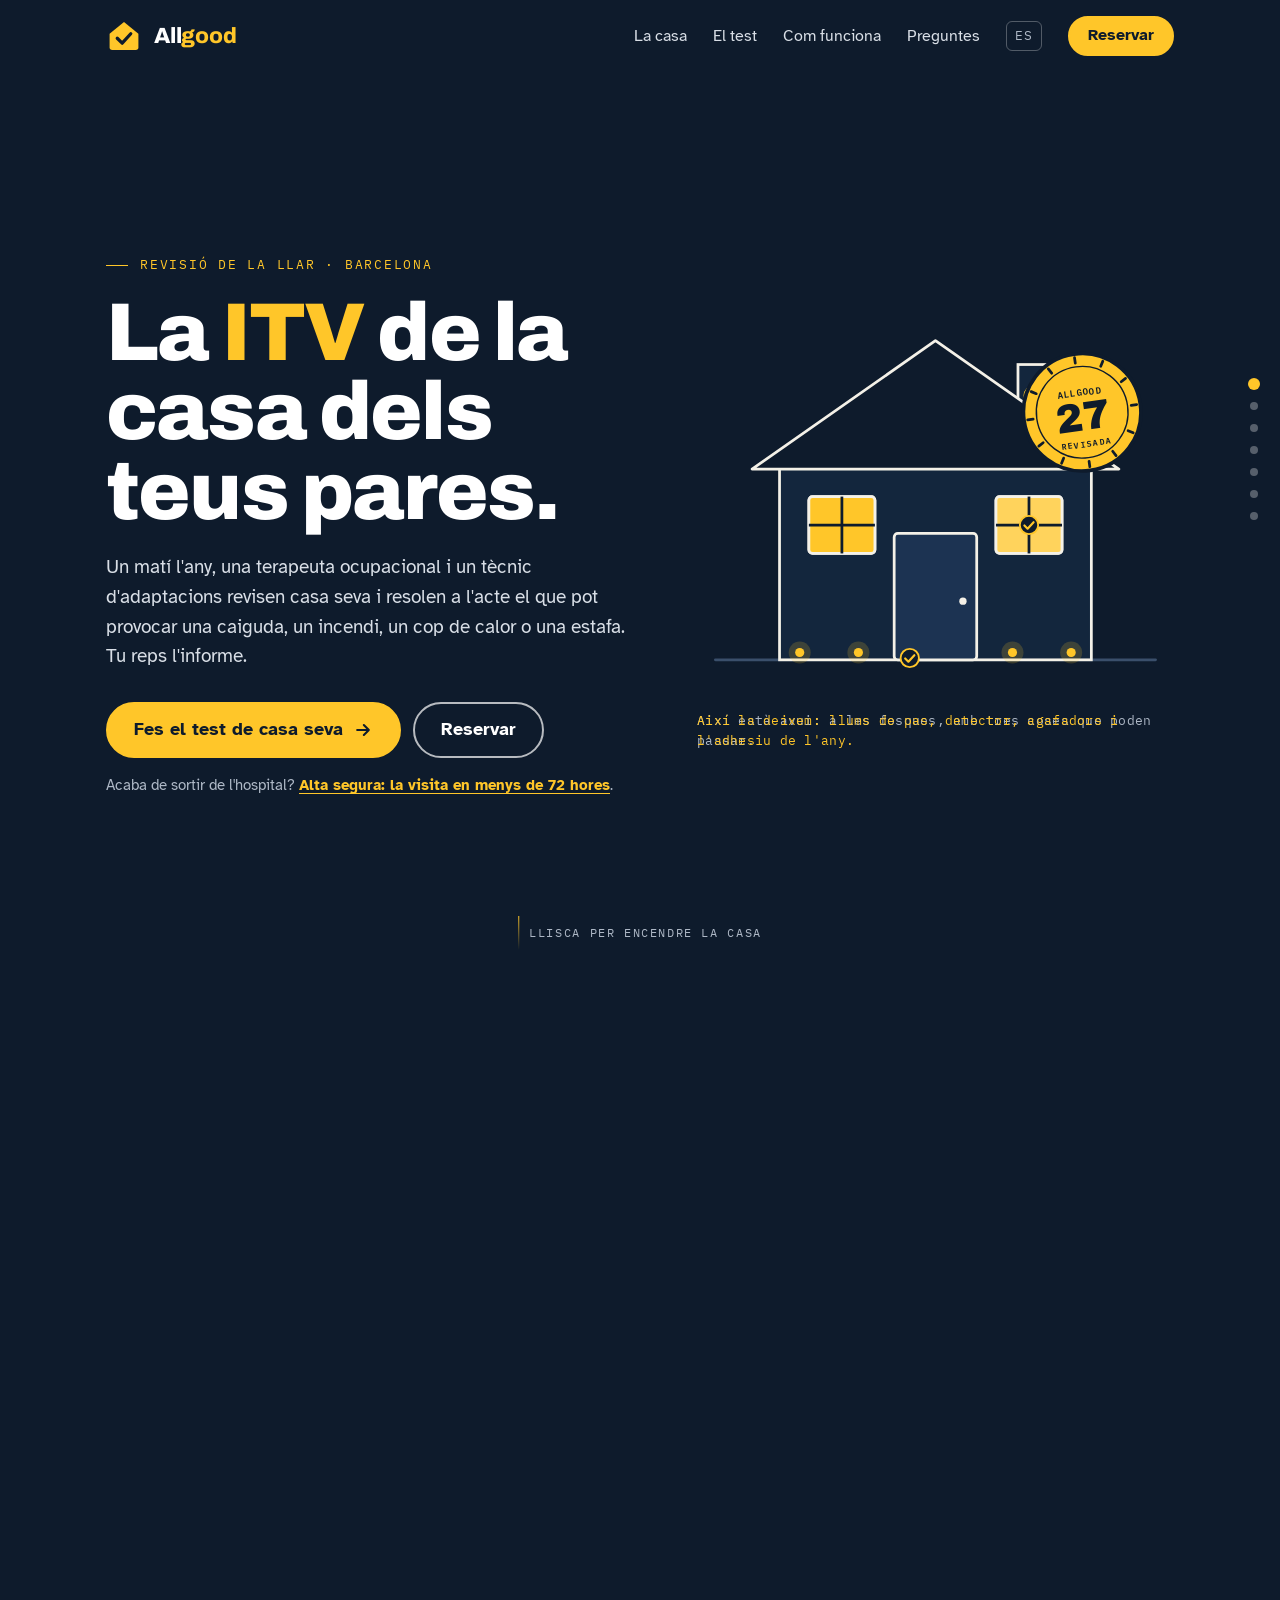
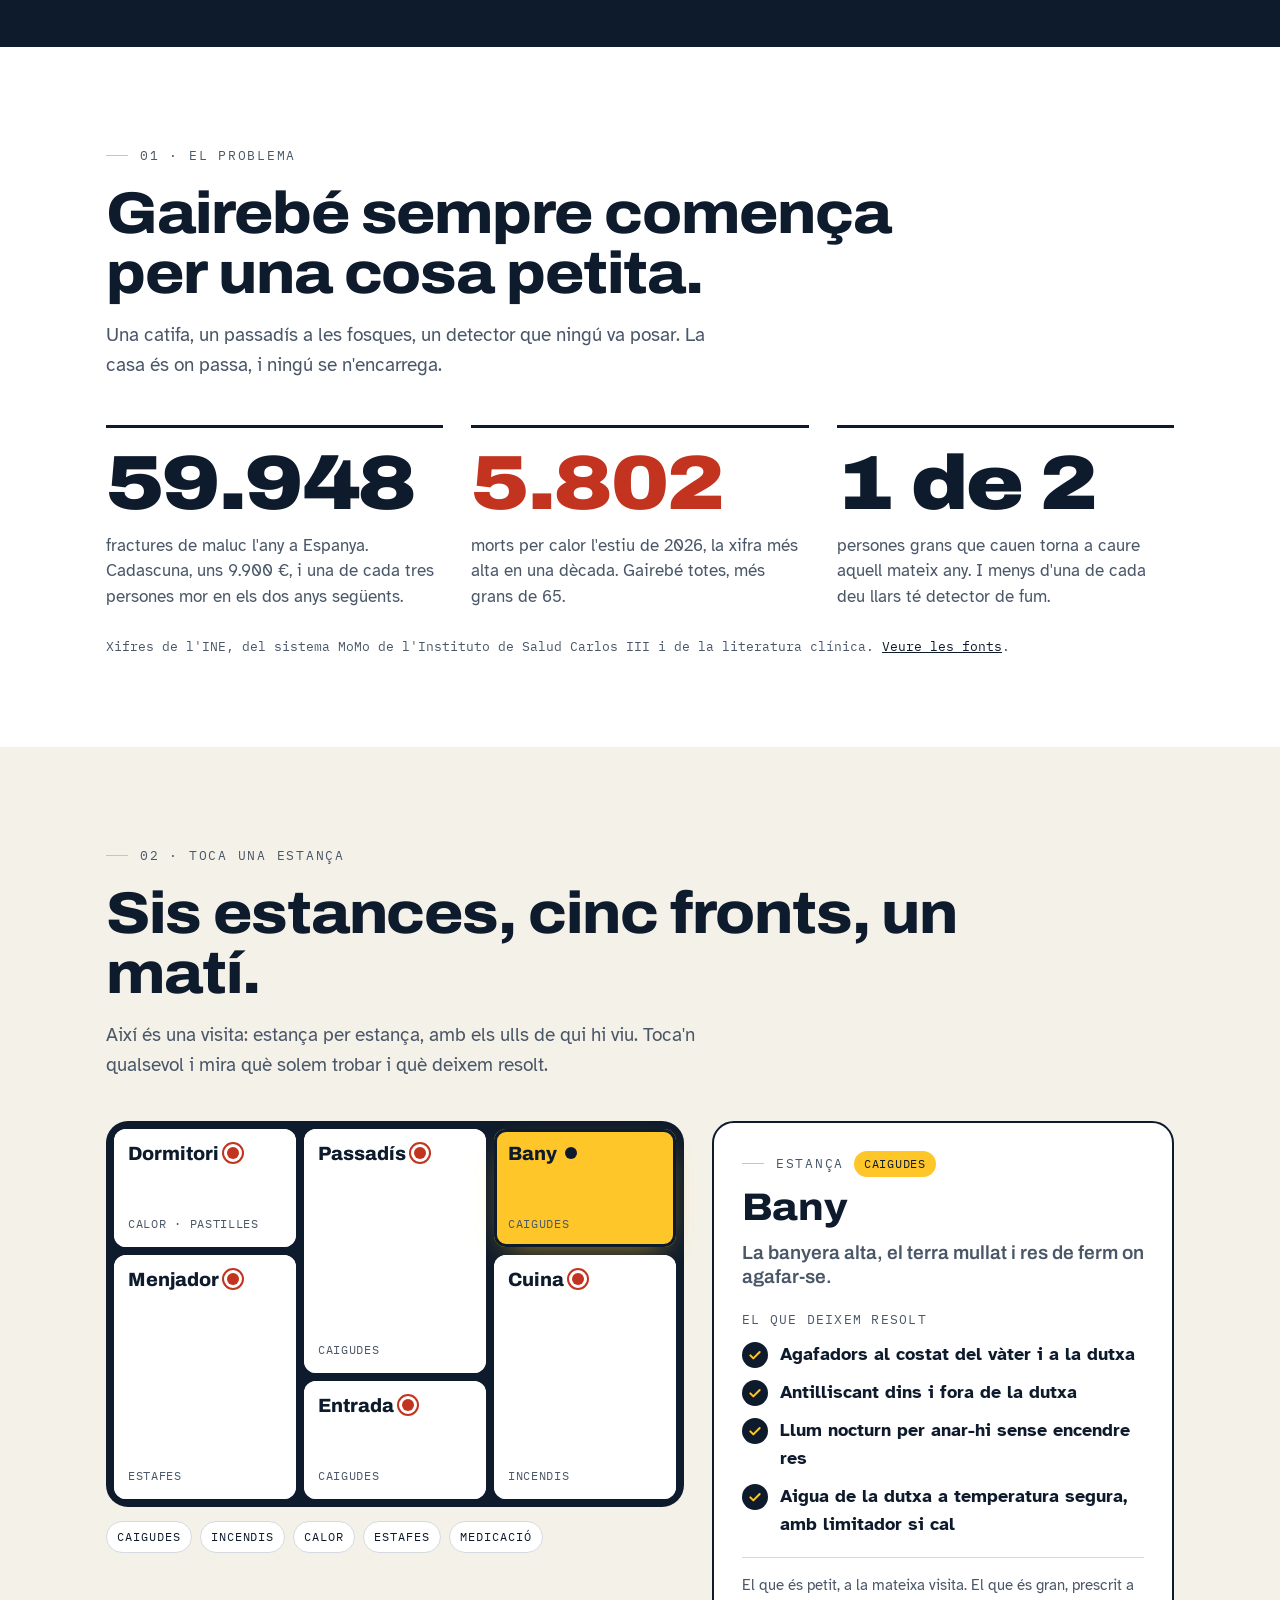
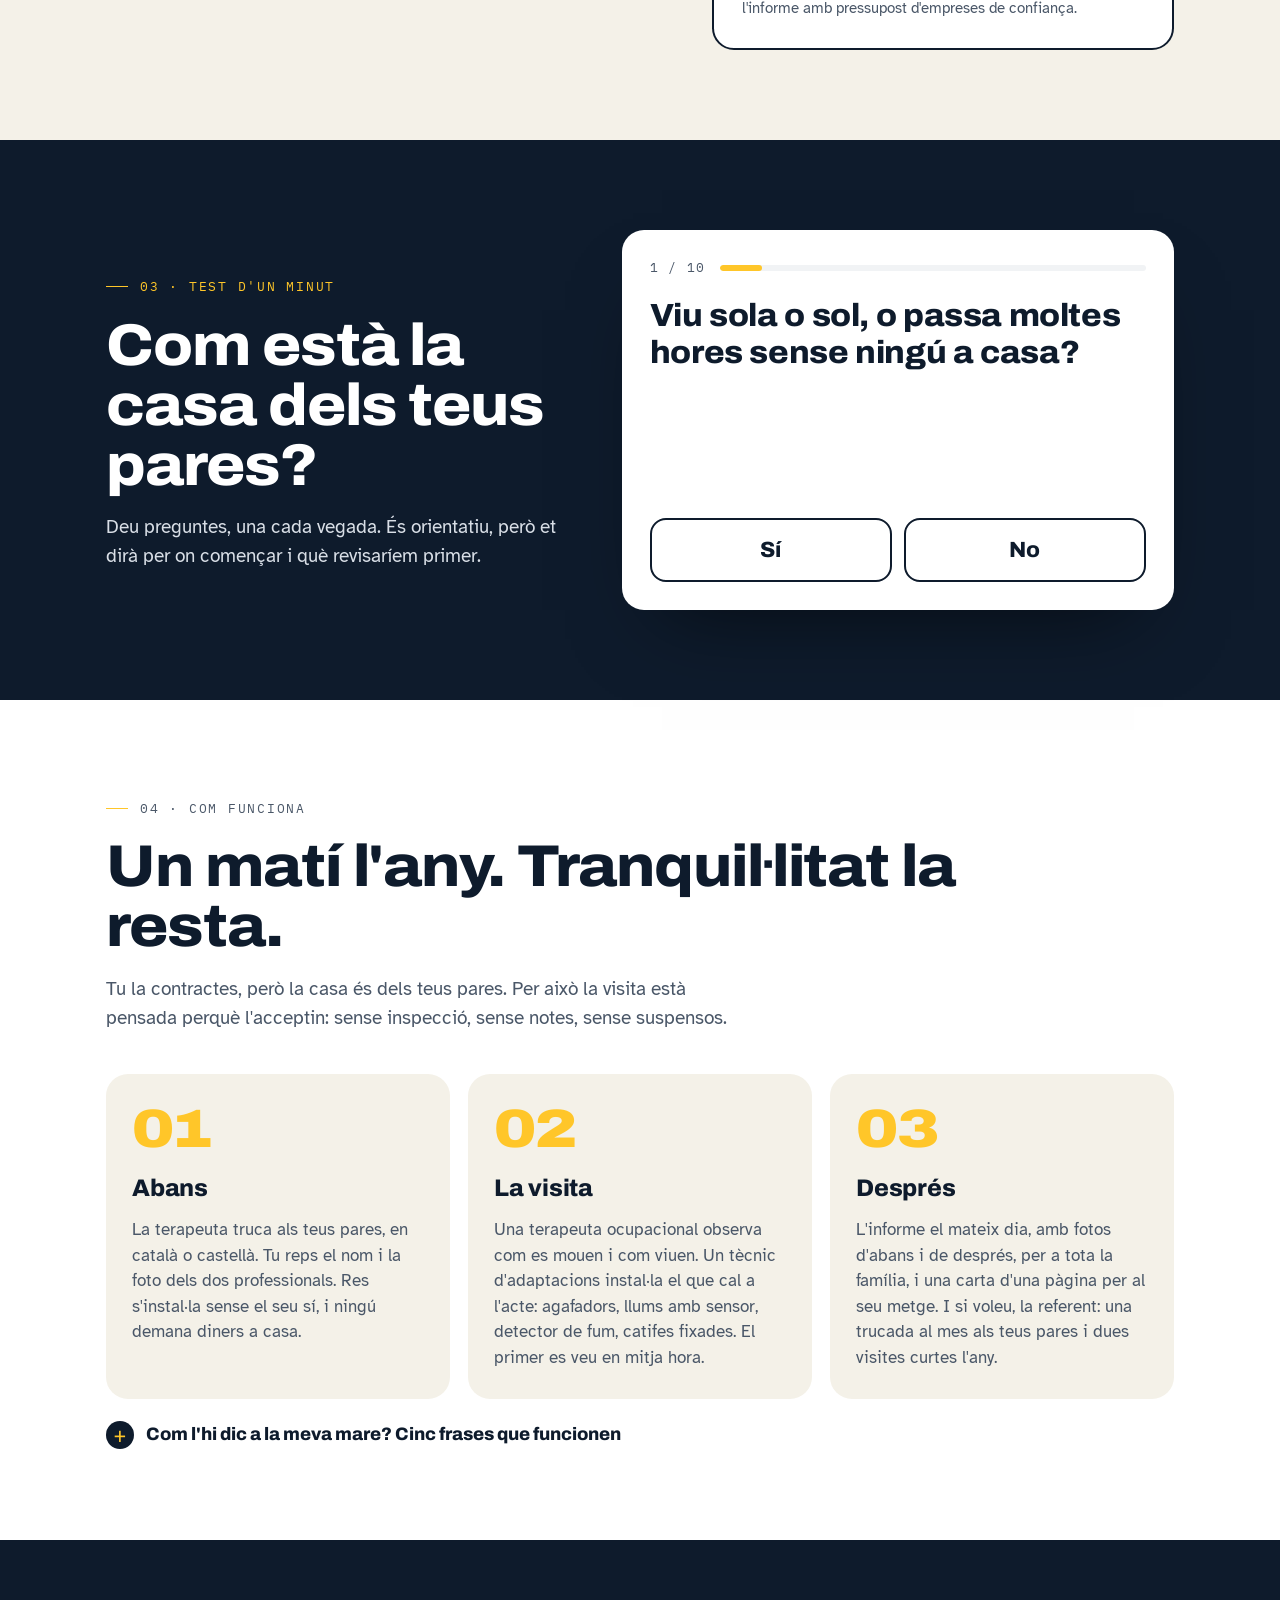
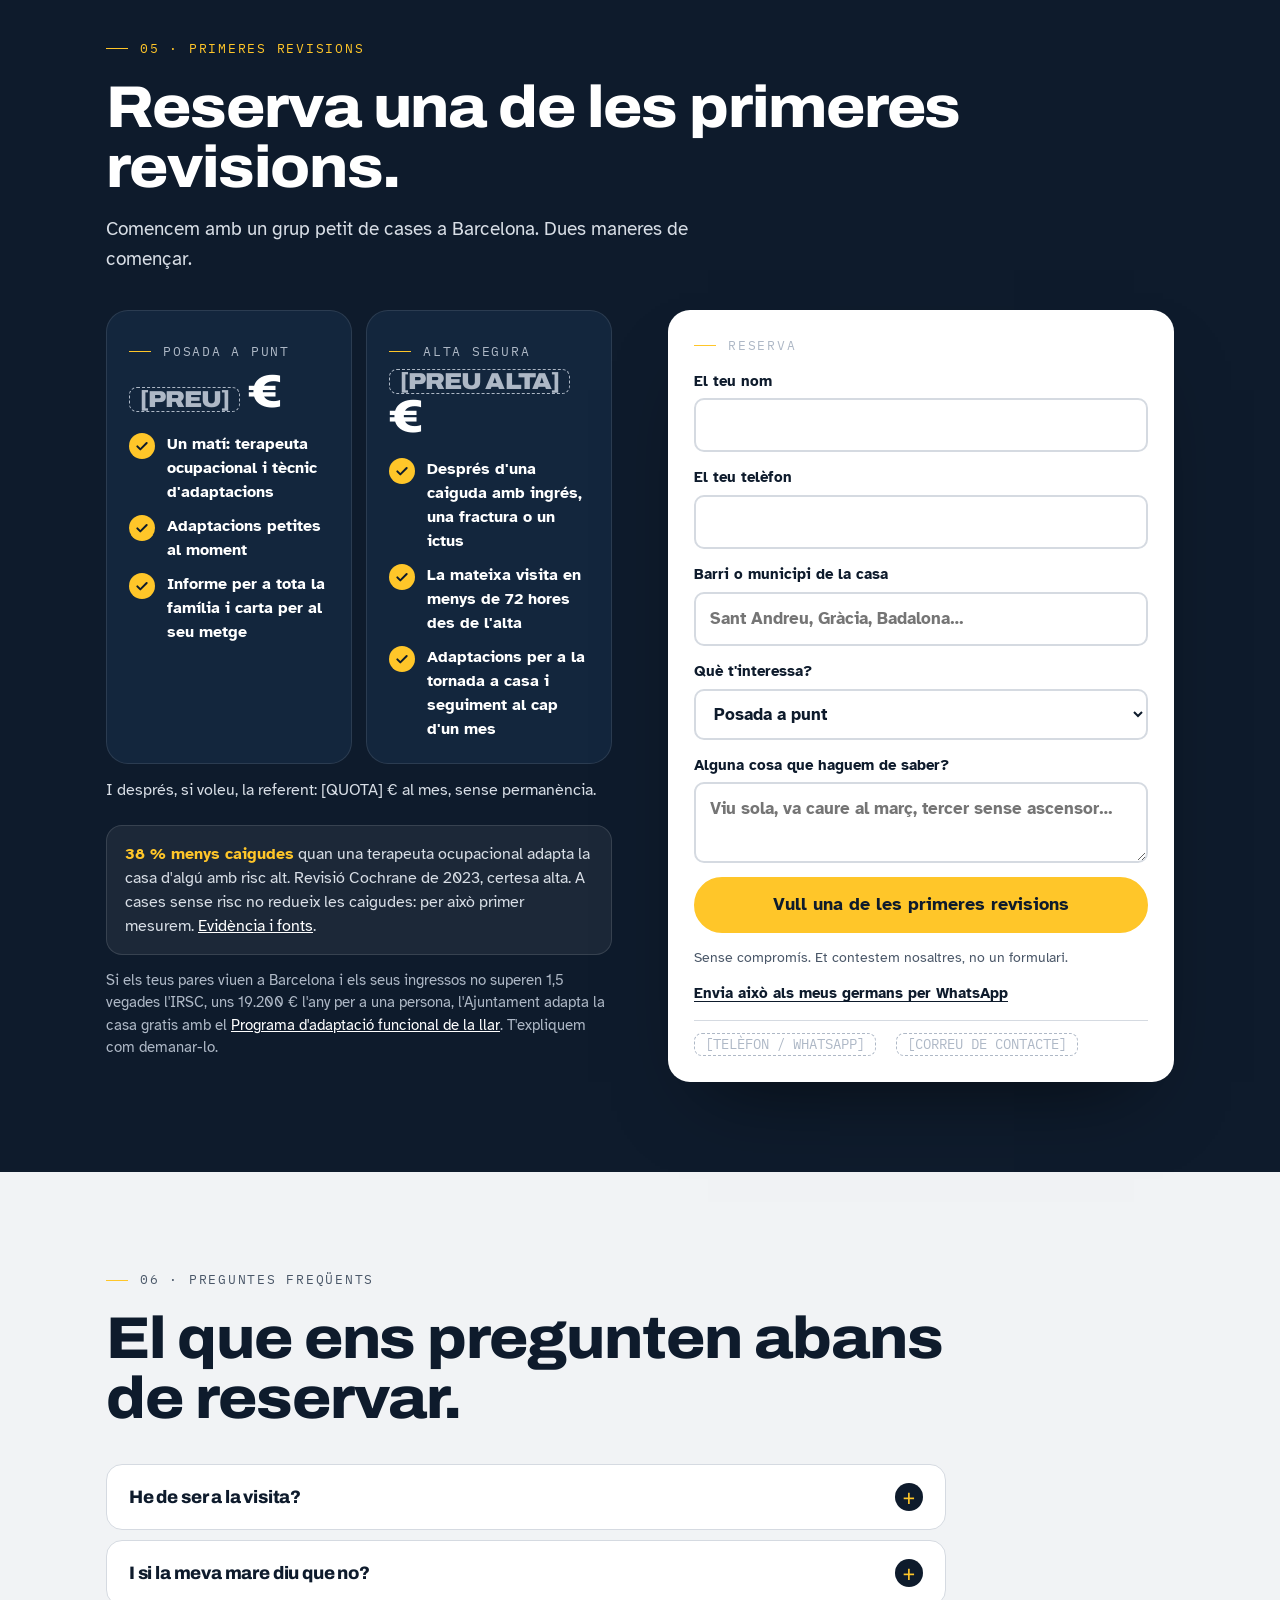
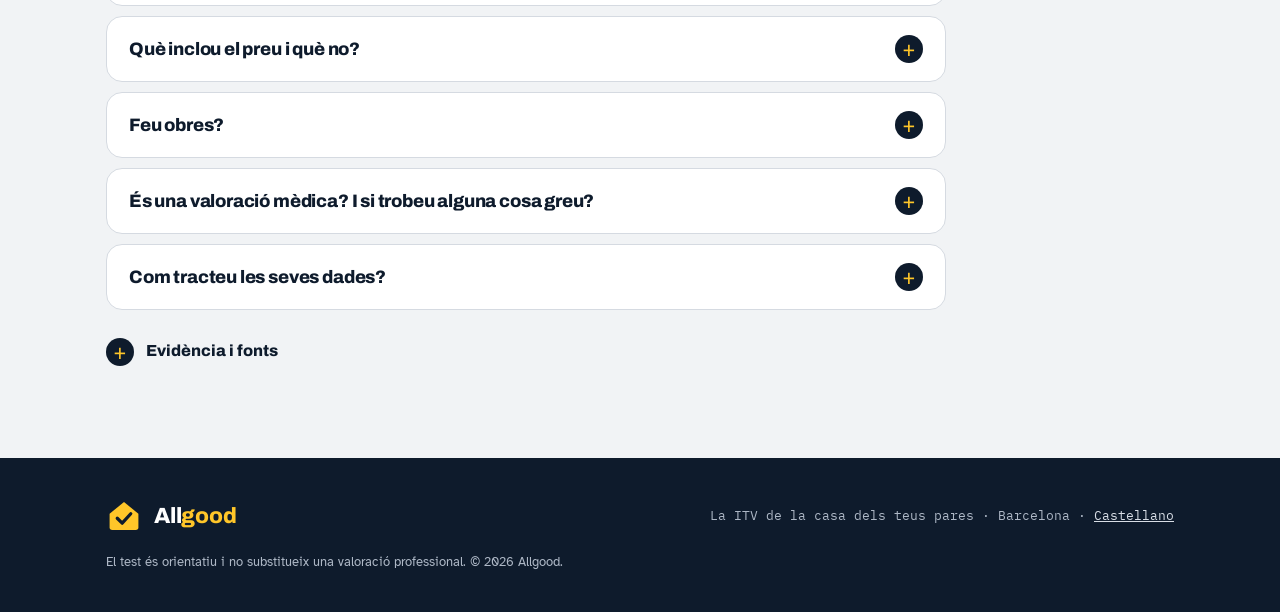
==== commit 1e3996c7: "Actualiza la web (2026-10-22 22:11)" ====
--- a/ca/index.html
+++ b/ca/index.html
@@ -4,19 +4,19 @@
 <meta charset="utf-8">
 <meta name="viewport" content="width=device-width, initial-scale=1">
 <title>Allgood · La ITV de la casa dels teus pares</title>
-<meta name="description" content="Un cop l'any, una terapeuta ocupacional i un tècnic d'adaptacions revisen la casa dels teus pares a Barcelona, resolen el que és petit a la mateixa visita i t'envien l'informe.">
+<meta name="description" content="Un matí l'any, una terapeuta ocupacional i un tècnic d'adaptacions revisen la casa dels teus pares a Barcelona, resolen el que és petit a la mateixa visita i t'envien l'informe.">
 <meta name="theme-color" content="#0E1B2C">
 <meta property="og:type" content="website">
 <meta property="og:locale" content="ca_ES">
 <meta property="og:title" content="Allgood · La ITV de la casa dels teus pares">
-<meta property="og:description" content="Revisió de la llar a Barcelona: caigudes, incendis, calor, estafes i medicació. Dos professionals, una visita, un informe per a la família.">
+<meta property="og:description" content="Caigudes, incendis, calor, estafes i medicació. Dos professionals, un matí, un informe per a la família. Barcelona.">
 <link rel="alternate" hreflang="es" href="../">
 <link rel="alternate" hreflang="ca" href="./">
 <link rel="icon" href="../favicon.svg" type="image/svg+xml">
 <link rel="preconnect" href="https://fonts.googleapis.com">
 <link rel="preconnect" href="https://fonts.gstatic.com" crossorigin>
 <link rel="stylesheet" href="https://fonts.googleapis.com/css2?family=Archivo:wdth,wght@62..125,400..900&family=Atkinson+Hyperlegible:ital,wght@0,400;0,700;1,400&family=IBM+Plex+Mono:wght@400;500;600&display=swap">
-<link rel="stylesheet" href="../styles.css">
+<link rel="stylesheet" href="../styles.css?v=20261022">
 <script type="application/ld+json">
 {"@context":"https://schema.org","@type":"LocalBusiness","name":"Allgood","description":"Revisió de la llar de persones grans a Barcelona. Una terapeuta ocupacional i un tècnic d'adaptacions revisen la casa, resolen el que és petit a la mateixa visita i envien un informe a la família.","areaServed":{"@type":"City","name":"Barcelona"},"knowsAbout":["prevenció de caigudes","seguretat a la llar","persones grans"]}
 </script>
@@ -27,7 +27,6 @@
 {"@type":"Question","name":"Què inclou el preu i què no?","acceptedAnswer":{"@type":"Answer","text":"Inclou la visita dels dos professionals, les adaptacions petites fetes a l'acte amb el material habitual, l'informe i la carta per al seu metge. No inclou obres ni aparells grans."}},
 {"@type":"Question","name":"Feu obres?","acceptedAnswer":{"@type":"Answer","text":"No. El que cap en un matí ho fem; la resta ho prescrivim amb pressupost de tercers. No venem reformes ni aparells."}},
 {"@type":"Question","name":"És una valoració mèdica?","acceptedAnswer":{"@type":"Answer","text":"No. La fa una terapeuta ocupacional col·legiada. No fem diagnòstics ni tractaments: el que requereix un metge ho demanem per escrit al seu metge de capçalera."}},
-{"@type":"Question","name":"Quant dura i quina zona cobriu?","acceptedAnswer":{"@type":"Answer","text":"Entre dues i tres hores. Comencem a Barcelona ciutat amb un grup petit de cases."}},
 {"@type":"Question","name":"Com tracteu les seves dades?","acceptedAnswer":{"@type":"Answer","text":"Són dades de salut: només es recullen amb el consentiment dels teus pares, es guarden en servidors de la Unió Europea i ells decideixen amb qui es comparteix l'informe."}}
 ]}
 </script>
@@ -43,143 +42,136 @@
     </a>
     <button class="nav-toggle" type="button" aria-expanded="false" aria-controls="nav" aria-label="Obre el menú"><span></span><span></span><span></span></button>
     <nav class="nav" id="nav" aria-label="Seccions">
-      <a href="#problema">El problema</a>
-      <a href="#casa">Recorre la casa</a>
-      <a href="#test">Test</a>
+      <a href="#casa">La casa</a>
+      <a href="#test">El test</a>
       <a href="#como">Com funciona</a>
+      <a href="#faq">Preguntes</a>
       <a class="lang" href="../" lang="es" hreflang="es" aria-label="Versión en castellano">ES</a>
-      <a class="btn btn-accent btn-sm" href="#reserva">Reservar revisió</a>
+      <a class="btn btn-accent btn-sm" href="#reserva">Reservar</a>
     </nav>
   </div>
 </header>
 
+<nav class="rail" aria-label="Progrés de la pàgina">
+  <a href="#inicio" data-rail="inicio"><span>Inici</span></a>
+  <a href="#problema" data-rail="problema"><span>El problema</span></a>
+  <a href="#casa" data-rail="casa"><span>La casa</span></a>
+  <a href="#test" data-rail="test"><span>El test</span></a>
+  <a href="#como" data-rail="como"><span>Com funciona</span></a>
+  <a href="#reserva" data-rail="reserva"><span>Reservar</span></a>
+  <a href="#faq" data-rail="faq"><span>Preguntes</span></a>
+</nav>
+
 <main>
 
-<!-- ============ HERO ============ -->
-<section class="hero" id="inicio">
-  <div class="wrap hero-inner">
-    <div class="hero-copy">
-      <p class="eyebrow eyebrow-accent">Revisió de la llar · Barcelona</p>
-      <h1>La <span class="accent">ITV</span> de la casa dels teus pares.</h1>
-      <p class="lead">Un cop l'any, una terapeuta ocupacional i un tècnic d'adaptacions visiten casa seva. Detecten el que pot provocar una caiguda, un incendi, un cop de calor o una estafa, i ho resolen a la mateixa visita. Tu reps l'informe.</p>
-      <div class="hero-actions">
-        <a class="btn btn-accent btn-lg" href="#test">Fes el test de casa seva <svg width="20" height="20" viewBox="0 0 24 24" fill="none" stroke="currentColor" stroke-width="2.5" stroke-linecap="round" stroke-linejoin="round" aria-hidden="true"><path d="M5 12h14M13 6l6 6-6 6"/></svg></a>
-        <a class="btn btn-ghost btn-lg" href="#casa">Recorre la casa</a>
-      </div>
-      <p class="hero-alt">Acaba de sortir de l'hospital després d'una caiguda? <a href="#reserva">Alta segura: la visita en menys de 72 hores</a>.</p>
-      <ul class="hero-facts" aria-label="En resum">
-        <li>2 professionals</li>
-        <li>1 visita l'any</li>
-        <li>Solucions a l'acte</li>
-        <li>Informe per a la família</li>
-      </ul>
-    </div>
-    <div class="hero-art">
-      <svg class="house-svg" viewBox="0 0 520 440" role="img" aria-labelledby="house-title">
-        <title id="house-title">Una casa amb l'adhesiu de revisió 27, com el de la ITV</title>
-        <line x1="20" y1="400" x2="500" y2="400" stroke="#3A4F6B" stroke-width="3" stroke-linecap="round"/>
-        <rect x="350" y="78" width="34" height="84" fill="#13263D" stroke="#F4F1E8" stroke-width="3"/>
-        <rect x="90" y="180" width="340" height="220" fill="#13263D" stroke="#F4F1E8" stroke-width="3"/>
-        <polygon points="60,192 260,52 460,192" fill="#0E1B2C" stroke="#F4F1E8" stroke-width="3" stroke-linejoin="round"/>
-        <g class="window-lit">
-          <rect x="122" y="222" width="72" height="62" rx="4" fill="#FFC629" fill-opacity="0.9" stroke="#F4F1E8" stroke-width="3"/>
+<!-- ============ HERO: LA CASA SE ENCIENDE AL DESLIZAR ============ -->
+<section class="stage" id="inicio">
+  <div class="stage-sticky">
+    <div class="wrap stage-grid">
+      <div class="hero-copy">
+        <p class="eyebrow eyebrow-accent in-1">Revisió de la llar · Barcelona</p>
+        <h1 class="in-2">La <span class="accent">ITV</span> de la casa dels teus pares.</h1>
+        <p class="lead in-3">Un matí l'any, una terapeuta ocupacional i un tècnic d'adaptacions revisen casa seva i resolen a l'acte el que pot provocar una caiguda, un incendi, un cop de calor o una estafa. Tu reps l'informe.</p>
+        <p class="lead lead-short in-3">Un matí l'any, una terapeuta ocupacional i un tècnic revisen casa seva, resolen a l'acte el que pot provocar una caiguda, un incendi o una estafa, i tu reps l'informe.</p>
+        <div class="hero-actions in-4">
+          <a class="btn btn-accent btn-lg" href="#test">Fes el test de casa seva <svg width="20" height="20" viewBox="0 0 24 24" fill="none" stroke="currentColor" stroke-width="2.5" stroke-linecap="round" stroke-linejoin="round" aria-hidden="true"><path d="M5 12h14M13 6l6 6-6 6"/></svg></a>
+          <a class="btn btn-ghost btn-lg" href="#reserva">Reservar</a>
+        </div>
+        <p class="hero-alt in-4">Acaba de sortir de l'hospital? <a href="#reserva">Alta segura: la visita en menys de 72 hores</a>.</p>
+      </div>
+      <div class="hero-art in-3">
+        <div class="house-glow" aria-hidden="true"></div>
+        <svg class="house-svg" viewBox="0 0 520 440" role="img" aria-labelledby="house-title">
+          <title id="house-title">La casa dels teus pares: a les fosques abans de la visita, il·luminada i amb l'adhesiu de revisió després</title>
+          <line x1="20" y1="400" x2="500" y2="400" stroke="#3A4F6B" stroke-width="3" stroke-linecap="round"/>
+          <rect x="350" y="78" width="34" height="84" fill="#13263D" stroke="#F4F1E8" stroke-width="3"/>
+          <rect x="90" y="180" width="340" height="220" fill="#13263D" stroke="#F4F1E8" stroke-width="3"/>
+          <polygon points="60,192 260,52 460,192" fill="#0E1B2C" stroke="#F4F1E8" stroke-width="3" stroke-linejoin="round"/>
+          <!-- ventanas: apagadas -->
+          <g class="h-off">
+            <rect x="122" y="222" width="72" height="62" rx="4" fill="#1C3352" stroke="#F4F1E8" stroke-width="3"/>
+            <rect x="326" y="222" width="72" height="62" rx="4" fill="#1C3352" stroke="#F4F1E8" stroke-width="3"/>
+          </g>
+          <!-- ventanas: encendidas -->
+          <g class="h-on">
+            <rect x="122" y="222" width="72" height="62" rx="4" fill="#FFC629" stroke="#F4F1E8" stroke-width="3"/>
+            <rect x="326" y="222" width="72" height="62" rx="4" fill="#FFD35C" stroke="#F4F1E8" stroke-width="3"/>
+          </g>
           <line x1="158" y1="222" x2="158" y2="284" stroke="#0E1B2C" stroke-width="3"/>
           <line x1="122" y1="253" x2="194" y2="253" stroke="#0E1B2C" stroke-width="3"/>
-        </g>
-        <rect x="326" y="222" width="72" height="62" rx="4" fill="#1C3352" stroke="#F4F1E8" stroke-width="3"/>
-        <line x1="362" y1="222" x2="362" y2="284" stroke="#F4F1E8" stroke-width="2"/>
-        <line x1="326" y1="253" x2="398" y2="253" stroke="#F4F1E8" stroke-width="2"/>
-        <rect x="215" y="262" width="90" height="138" rx="4" fill="#1C3352" stroke="#F4F1E8" stroke-width="3"/>
-        <circle cx="290" cy="336" r="4" fill="#F4F1E8"/>
-        <circle cx="260" cy="298" r="17" fill="#FFC629" stroke="#F4F1E8" stroke-width="2"/>
-        <text x="260" y="303" text-anchor="middle" font-family="Archivo, sans-serif" font-weight="900" font-size="14" fill="#0E1B2C" data-year-next>27</text>
-        <g class="dot"><circle class="dot-ring" cx="362" cy="253" r="7" fill="none" stroke="#C2341F" stroke-width="2"/><circle cx="362" cy="253" r="6" fill="#C2341F" stroke="#F4F1E8" stroke-width="2"/></g>
-        <g class="dot dot-2"><circle class="dot-ring" cx="232" cy="398" r="7" fill="none" stroke="#C2341F" stroke-width="2"/><circle cx="232" cy="398" r="6" fill="#C2341F" stroke="#F4F1E8" stroke-width="2"/></g>
-        <g class="dot dot-3"><circle class="dot-ring" cx="367" cy="112" r="7" fill="none" stroke="#C2341F" stroke-width="2"/><circle cx="367" cy="112" r="6" fill="#C2341F" stroke="#F4F1E8" stroke-width="2"/></g>
-        <g class="sticker">
-          <circle cx="420" cy="130" r="64" fill="#FFC629" stroke="#0E1B2C" stroke-width="4"/>
-          <circle cx="420" cy="130" r="50" fill="none" stroke="#0E1B2C" stroke-width="1.5"/>
-          <g stroke="#0E1B2C" stroke-width="3" stroke-linecap="round">
-            <line x1="474" y1="130" x2="480" y2="130"/><line x1="466.77" y1="157" x2="471.96" y2="160"/><line x1="447" y1="176.77" x2="450" y2="181.96"/><line x1="420" y1="184" x2="420" y2="190"/><line x1="393" y1="176.77" x2="390" y2="181.96"/><line x1="373.23" y1="157" x2="368.04" y2="160"/><line x1="366" y1="130" x2="360" y2="130"/><line x1="373.23" y1="103" x2="368.04" y2="100"/><line x1="393" y1="83.23" x2="390" y2="78.04"/><line x1="420" y1="76" x2="420" y2="70"/><line x1="447" y1="83.23" x2="450" y2="78.04"/><line x1="466.77" y1="103" x2="471.96" y2="100"/>
-          </g>
-          <text x="420" y="112" text-anchor="middle" font-family="IBM Plex Mono, monospace" font-weight="600" font-size="10" letter-spacing="1.5" fill="#0E1B2C">ALLGOOD</text>
-          <text x="420" y="150" text-anchor="middle" font-family="Archivo, sans-serif" font-weight="900" font-size="44" fill="#0E1B2C" data-year-next>27</text>
-          <text x="420" y="168" text-anchor="middle" font-family="IBM Plex Mono, monospace" font-weight="600" font-size="9" letter-spacing="1.5" fill="#0E1B2C">REVISADA</text>
-        </g>
-      </svg>
-    </div>
-  </div>
-</section>
-
-<!-- ============ 01 · EL PROBLEMA ============ -->
-<section class="section" id="problema">
+          <line x1="362" y1="222" x2="362" y2="284" stroke="#0E1B2C" stroke-width="3"/>
+          <line x1="326" y1="253" x2="398" y2="253" stroke="#0E1B2C" stroke-width="3"/>
+          <!-- puerta -->
+          <rect x="215" y="262" width="90" height="138" rx="4" fill="#1C3352" stroke="#F4F1E8" stroke-width="3"/>
+          <circle cx="290" cy="336" r="4" fill="#F4F1E8"/>
+          <!-- luces de paso con sensor, se encienden -->
+          <g class="h-on">
+            <circle cx="112" cy="392" r="5" fill="#FFC629"/><circle cx="112" cy="392" r="12" fill="#FFC629" opacity=".18"/>
+            <circle cx="176" cy="392" r="5" fill="#FFC629"/><circle cx="176" cy="392" r="12" fill="#FFC629" opacity=".18"/>
+            <circle cx="344" cy="392" r="5" fill="#FFC629"/><circle cx="344" cy="392" r="12" fill="#FFC629" opacity=".18"/>
+            <circle cx="408" cy="392" r="5" fill="#FFC629"/><circle cx="408" cy="392" r="12" fill="#FFC629" opacity=".18"/>
+          </g>
+          <!-- puntos rojos: lo que puede pasar -->
+          <g class="h-off">
+            <g class="dot"><circle class="dot-ring" cx="362" cy="253" r="7" fill="none" stroke="#C2341F" stroke-width="2"/><circle cx="362" cy="253" r="6" fill="#C2341F" stroke="#F4F1E8" stroke-width="2"/></g>
+            <g class="dot dot-2"><circle class="dot-ring" cx="232" cy="398" r="7" fill="none" stroke="#C2341F" stroke-width="2"/><circle cx="232" cy="398" r="6" fill="#C2341F" stroke="#F4F1E8" stroke-width="2"/></g>
+            <g class="dot dot-3"><circle class="dot-ring" cx="367" cy="112" r="7" fill="none" stroke="#C2341F" stroke-width="2"/><circle cx="367" cy="112" r="6" fill="#C2341F" stroke="#F4F1E8" stroke-width="2"/></g>
+          </g>
+          <!-- marcas de verificación: lo que queda resuelto -->
+          <g class="h-on">
+            <g><circle cx="362" cy="253" r="10" fill="#0E1B2C" stroke="#FFC629" stroke-width="2"/><path d="M357 253.5l3.5 3.5 6.5-7" fill="none" stroke="#FFC629" stroke-width="2.4" stroke-linecap="round" stroke-linejoin="round"/></g>
+            <g><circle cx="232" cy="398" r="10" fill="#0E1B2C" stroke="#FFC629" stroke-width="2"/><path d="M227 398.5l3.5 3.5 6.5-7" fill="none" stroke="#FFC629" stroke-width="2.4" stroke-linecap="round" stroke-linejoin="round"/></g>
+            <g><circle cx="367" cy="112" r="10" fill="#0E1B2C" stroke="#FFC629" stroke-width="2"/><path d="M362 112.5l3.5 3.5 6.5-7" fill="none" stroke="#FFC629" stroke-width="2.4" stroke-linecap="round" stroke-linejoin="round"/></g>
+          </g>
+          <!-- pegatina -->
+          <g class="sticker h-on">
+            <circle cx="420" cy="130" r="64" fill="#FFC629" stroke="#0E1B2C" stroke-width="4"/>
+            <circle cx="420" cy="130" r="50" fill="none" stroke="#0E1B2C" stroke-width="1.5"/>
+            <g stroke="#0E1B2C" stroke-width="3" stroke-linecap="round">
+              <line x1="474" y1="130" x2="480" y2="130"/><line x1="466.77" y1="157" x2="471.96" y2="160"/><line x1="447" y1="176.77" x2="450" y2="181.96"/><line x1="420" y1="184" x2="420" y2="190"/><line x1="393" y1="176.77" x2="390" y2="181.96"/><line x1="373.23" y1="157" x2="368.04" y2="160"/><line x1="366" y1="130" x2="360" y2="130"/><line x1="373.23" y1="103" x2="368.04" y2="100"/><line x1="393" y1="83.23" x2="390" y2="78.04"/><line x1="420" y1="76" x2="420" y2="70"/><line x1="447" y1="83.23" x2="450" y2="78.04"/><line x1="466.77" y1="103" x2="471.96" y2="100"/>
+            </g>
+            <text x="420" y="112" text-anchor="middle" font-family="IBM Plex Mono, monospace" font-weight="600" font-size="10" letter-spacing="1.5" fill="#0E1B2C">ALLGOOD</text>
+            <text x="420" y="150" text-anchor="middle" font-family="Archivo, sans-serif" font-weight="900" font-size="44" fill="#0E1B2C" data-year-next>27</text>
+            <text x="420" y="168" text-anchor="middle" font-family="IBM Plex Mono, monospace" font-weight="600" font-size="9" letter-spacing="1.5" fill="#0E1B2C">REVISADA</text>
+          </g>
+        </svg>
+        <p class="stage-caption" aria-live="polite"><span class="cap-off">Així està avui: a les fosques, amb tres coses que poden passar.</span><span class="cap-on">Així la deixem: llums de pas, detector, agafadors i l'adhesiu de l'any.</span></p>
+      </div>
+    </div>
+    <p class="scroll-cue" aria-hidden="true"><span></span>Llisca per encendre la casa</p>
+  </div>
+</section>
+
+<!-- ============ 01 · EL PROBLEMA, EN TRES CIFRAS ============ -->
+<section class="section section-white" id="problema">
   <div class="wrap">
     <p class="eyebrow">01 · El problema</p>
-    <h2 class="h2">La casa és el lloc on més accidents tenen les persones grans.</h2>
-    <p class="sub">Gairebé tot comença per una cosa petita: una catifa, un passadís a les fosques, un detector que ningú va posar. Aquestes són les xifres. <a class="src" href="#f10">Font 10</a></p>
-    <div class="stats">
-      <article class="stat reveal">
-        <p class="stat-n">+2 milions</p>
-        <p>de persones més grans de 65 anys viuen soles a Espanya.</p>
-        <a class="src" href="#f1">Font 1</a>
-      </article>
-      <article class="stat reveal">
-        <p class="stat-n"><span data-count="60000">60.000</span></p>
-        <p>fractures de maluc l'any. Cadascuna costa al sistema sanitari uns 9.900 €.</p>
-        <a class="src" href="#f2">Font 2</a>
-      </article>
-      <article class="stat stat-dark reveal">
-        <p class="stat-n accent">1 de cada 3</p>
-        <p>persones que es trenquen el maluc mor en els dos anys següents.</p>
-        <a class="src" href="#f3">Font 3</a>
-      </article>
-      <article class="stat reveal">
-        <p class="stat-n"><span data-count="50">50</span> %</p>
-        <p>de la gent gran que cau torna a caure aquell mateix any.</p>
-        <a class="src" href="#f4">Font 4</a>
-      </article>
-      <article class="stat reveal">
-        <p class="stat-n">&lt; <span data-count="10">10</span> %</p>
-        <p>de les llars espanyoles té detector de fum.</p>
-        <a class="src" href="#f5">Font 5</a>
-      </article>
-      <article class="stat stat-red reveal">
-        <p class="stat-n red"><span data-count="5807">5.807</span></p>
-        <p>morts atribuïbles a la calor l'estiu de 2026, la xifra més alta en una dècada. La gran majoria, més grans de 65.</p>
-        <a class="src" href="#f6">Font 6</a>
-      </article>
-    </div>
-    <div class="callout callout-accent reveal">
-      <strong>I va a més.</strong> El 2041 hi haurà 6,7 milions de llars d'una sola persona a Espanya, un 19,6 % més que avui. <a class="src src-dark" href="#f7">Font 7</a>
-    </div>
-  </div>
-</section>
-
-<!-- ============ 02 · ET SONA FAMILIAR? ============ -->
-<section class="section section-cream" id="suena">
-  <div class="wrap">
-    <p class="eyebrow">02 · Et sona familiar?</p>
-    <h2 class="h2">Ningú ho veu fins que passa.</h2>
-    <ol class="scenes">
-      <li class="scene reveal"><span class="scene-n">01</span><p>S'aixeca tres cops a la nit i el passadís és a les fosques.</p></li>
-      <li class="scene reveal"><span class="scene-n">02</span><p>La catifa del menjador fa trenta anys que és al mateix lloc.</p></li>
-      <li class="scene reveal"><span class="scene-n">03</span><p>El detector de fum? Mai es va arribar a posar.</p></li>
-      <li class="scene reveal"><span class="scene-n">04</span><p>Agost: 31 ºC al seu dormitori a les dues de la matinada.</p></li>
-      <li class="scene reveal"><span class="scene-n">05</span><p>«Àvia, soc jo. He canviat de número i necessito diners».</p></li>
-    </ol>
-    <div class="punch reveal">
-      <p>Res d'això és una reforma. Es resol en un matí.</p>
-      <p><strong>El problema és que ningú se n'encarrega.</strong></p>
-    </div>
-  </div>
-</section>
-
-<!-- ============ 03 · RECORRE LA CASA ============ -->
-<section class="section" id="casa">
-  <div class="wrap">
-    <p class="eyebrow">03 · Recorre la casa</p>
-    <h2 class="h2">Tria una estança i mira què revisem.</h2>
-    <p class="sub">Així és una visita: dos professionals recorren la casa estança per estança, amb els ulls de qui hi viu.</p>
+    <h2 class="h2">Gairebé sempre comença per una cosa petita.</h2>
+    <p class="sub">Una catifa, un passadís a les fosques, un detector que ningú va posar. La casa és on passa, i ningú se n'encarrega.</p>
+    <div class="numbers">
+      <div class="number reveal">
+        <p class="number-n"><span data-count="60000">60.000</span></p>
+        <p>fractures de maluc l'any a Espanya. Cadascuna, uns 9.900 €, i una de cada tres persones mor en els dos anys següents.</p>
+      </div>
+      <div class="number reveal">
+        <p class="number-n red"><span data-count="5807">5.807</span></p>
+        <p>morts per calor l'estiu de 2026, la xifra més alta en una dècada. Gairebé totes, més grans de 65.</p>
+      </div>
+      <div class="number reveal">
+        <p class="number-n">1 de 2</p>
+        <p>persones grans que cauen torna a caure aquell mateix any. I menys d'una de cada deu llars té detector de fum.</p>
+      </div>
+    </div>
+    <p class="fine-src">Xifres de l'INE, del sistema MoMo de l'Instituto de Salud Carlos III i de la literatura clínica. <a href="#fuentes">Veure les fonts</a>.</p>
+  </div>
+</section>
+
+<!-- ============ 02 · LA CASA ============ -->
+<section class="section section-cream" id="casa">
+  <div class="wrap">
+    <p class="eyebrow">02 · Toca una estança</p>
+    <h2 class="h2">Sis estances, cinc fronts, un matí.</h2>
+    <p class="sub">Així és una visita: estança per estança, amb els ulls de qui hi viu. Toca'n qualsevol i mira què solem trobar i què deixem resolt.</p>
     <div class="house">
       <div class="plan-wrap">
         <div class="plan" role="tablist" aria-label="Plànol de la casa">
@@ -190,19 +182,18 @@
           <button class="room" type="button" role="tab" data-room="cocina" aria-selected="false" aria-controls="room-panel" style="grid-area:cocina"><span class="room-head"><span class="room-name">Cuina</span><span class="room-dot"></span></span><span class="room-tag">Incendis</span></button>
           <button class="room" type="button" role="tab" data-room="entrada" aria-selected="false" aria-controls="room-panel" style="grid-area:entrada"><span class="room-head"><span class="room-name">Entrada</span><span class="room-dot"></span></span><span class="room-tag">Caigudes</span></button>
         </div>
-        <p class="plan-note">Plànol d'exemple · cada punt vermell és una cosa que revisem</p>
-      </div>
+        <ul class="fronts-row" aria-label="Els cinc fronts">
+          <li>Caigudes</li><li>Incendis</li><li>Calor</li><li>Estafes</li><li>Medicació</li>
+        </ul>
+      </div>
+      <div class="sheet-backdrop" data-sheet-close hidden></div>
       <div class="room-panel" id="room-panel" role="tabpanel" aria-live="polite">
+        <button class="sheet-close" type="button" data-sheet-close aria-label="Tanca">×</button>
         <div class="room-body">
           <div class="room-panel-head"><span class="eyebrow">Estança</span><span class="chip chip-accent" data-room-tag>Caigudes</span></div>
           <h3 class="h3" data-room-name>Bany</h3>
-          <p class="label">El que solem trobar</p>
-          <ul class="list list-risk" data-room-risks>
-            <li>Terra mullat i banyera alta: un dels llocs amb més caigudes.</li>
-            <li>Res de ferm on agafar-se en seure o aixecar-se.</li>
-            <li>L'aigua de la dutxa surt massa calenta.</li>
-          </ul>
-          <p class="label">El que resolem a la visita</p>
+          <p class="room-scene" data-room-scene>La banyera alta, el terra mullat i res de ferm on agafar-se.</p>
+          <p class="label">El que deixem resolt</p>
           <ul class="list list-fix" data-room-fixes>
             <li>Agafadors al costat del vàter i a la dutxa</li>
             <li>Antilliscant dins i fora de la dutxa</li>
@@ -210,253 +201,95 @@
             <li>Aigua de la dutxa a temperatura segura, amb limitador si cal</li>
           </ul>
         </div>
-        <p class="room-foot">El que és petit es resol a la mateixa visita. Si cal una intervenció més gran, te la deixem explicada a l'informe, amb pressupost tancat d'empreses de confiança.</p>
-      </div>
-    </div>
-  </div>
-</section>
-
-<!-- ============ 04 · TEST ============ -->
-<section class="section section-grey" id="test">
-  <div class="wrap">
-    <p class="eyebrow">04 · Test de dos minuts</p>
-    <h2 class="h2">Com està la casa dels teus pares?</h2>
-    <p class="sub">Deu preguntes. És orientatiu, però et dirà per on començar.</p>
-    <div class="test">
-      <ol class="questions" id="questions">
-        <li class="q" data-q="q1"><span class="q-n">01</span><p class="q-text">Viu sola o sol, o passa moltes hores sense ningú a casa?</p><div class="q-actions" role="group" aria-label="Pregunta 1"><button type="button" class="q-btn" data-answer="si" aria-pressed="false">Sí</button><button type="button" class="q-btn" data-answer="no" aria-pressed="false">No</button></div></li>
-        <li class="q" data-q="q2"><span class="q-n">02</span><p class="q-text">Ha caigut alguna vegada en l'últim any?</p><div class="q-actions" role="group" aria-label="Pregunta 2"><button type="button" class="q-btn" data-answer="si" aria-pressed="false">Sí</button><button type="button" class="q-btn" data-answer="no" aria-pressed="false">No</button></div></li>
-        <li class="q" data-q="q9"><span class="q-n">03</span><p class="q-text">Se sent inestable en caminar o s'agafa als mobles per moure's per casa?</p><div class="q-actions" role="group" aria-label="Pregunta 3"><button type="button" class="q-btn" data-answer="si" aria-pressed="false">Sí</button><button type="button" class="q-btn" data-answer="no" aria-pressed="false">No</button></div></li>
-        <li class="q" data-q="q10"><span class="q-n">04</span><p class="q-text">Té por de caure, o ha deixat de fer coses per aquesta por?</p><div class="q-actions" role="group" aria-label="Pregunta 4"><button type="button" class="q-btn" data-answer="si" aria-pressed="false">Sí</button><button type="button" class="q-btn" data-answer="no" aria-pressed="false">No</button></div></li>
-        <li class="q" data-q="q3"><span class="q-n">05</span><p class="q-text">Es dutxa a la banyera, o sense agafadors on recolzar-se?</p><div class="q-actions" role="group" aria-label="Pregunta 5"><button type="button" class="q-btn" data-answer="si" aria-pressed="false">Sí</button><button type="button" class="q-btn" data-answer="no" aria-pressed="false">No</button></div></li>
-        <li class="q" data-q="q4"><span class="q-n">06</span><p class="q-text">S'aixeca de nit i el camí al bany queda a les fosques?</p><div class="q-actions" role="group" aria-label="Pregunta 6"><button type="button" class="q-btn" data-answer="si" aria-pressed="false">Sí</button><button type="button" class="q-btn" data-answer="no" aria-pressed="false">No</button></div></li>
-        <li class="q" data-q="q5"><span class="q-n">07</span><p class="q-text">No hi ha detector de fum, o no sabeu si funciona?</p><div class="q-actions" role="group" aria-label="Pregunta 7"><button type="button" class="q-btn" data-answer="si" aria-pressed="false">Sí</button><button type="button" class="q-btn" data-answer="no" aria-pressed="false">No</button></div></li>
-        <li class="q" data-q="q6"><span class="q-n">08</span><p class="q-text">A l'estiu el seu dormitori passa molta calor i no té aire condicionat?</p><div class="q-actions" role="group" aria-label="Pregunta 8"><button type="button" class="q-btn" data-answer="si" aria-pressed="false">Sí</button><button type="button" class="q-btn" data-answer="no" aria-pressed="false">No</button></div></li>
-        <li class="q" data-q="q7"><span class="q-n">09</span><p class="q-text">Pren cinc o més medicaments al dia?</p><div class="q-actions" role="group" aria-label="Pregunta 9"><button type="button" class="q-btn" data-answer="si" aria-pressed="false">Sí</button><button type="button" class="q-btn" data-answer="no" aria-pressed="false">No</button></div></li>
-        <li class="q" data-q="q8"><span class="q-n">10</span><p class="q-text">Ha rebut trucades o missatges sospitosos demanant diners o dades?</p><div class="q-actions" role="group" aria-label="Pregunta 10"><button type="button" class="q-btn" data-answer="si" aria-pressed="false">Sí</button><button type="button" class="q-btn" data-answer="no" aria-pressed="false">No</button></div></li>
-      </ol>
-      <aside class="result" id="result" aria-live="polite">
+        <p class="room-foot">El que és petit, a la mateixa visita. El que és gran, prescrit a l'informe amb pressupost d'empreses de confiança.</p>
+      </div>
+    </div>
+  </div>
+</section>
+
+<!-- ============ 03 · EL TEST, UNA PREGUNTA CADA VEZ ============ -->
+<section class="section section-navy" id="test">
+  <div class="wrap test-wrap">
+    <div class="test-copy">
+      <p class="eyebrow eyebrow-accent">03 · Test d'un minut</p>
+      <h2 class="h2">Com està la casa dels teus pares?</h2>
+      <p class="sub">Deu preguntes, una cada vegada. És orientatiu, però et dirà per on començar i què revisaríem primer.</p>
+    </div>
+    <div class="quiz" id="quiz" data-total="10">
+      <div class="quiz-card" data-quiz-card>
+        <div class="quiz-top">
+          <span class="quiz-count"><span data-quiz-index>1</span> / 10</span>
+          <div class="quiz-bar" aria-hidden="true"><span data-quiz-bar style="width:10%"></span></div>
+        </div>
+        <p class="quiz-q" data-quiz-q>Viu sola o sol, o passa moltes hores sense ningú a casa?</p>
+        <div class="quiz-actions">
+          <button type="button" class="quiz-btn" data-quiz-answer="si">Sí</button>
+          <button type="button" class="quiz-btn" data-quiz-answer="no">No</button>
+        </div>
+        <button type="button" class="quiz-back" data-quiz-back hidden>← Anterior</button>
+      </div>
+      <div class="quiz-result" data-quiz-result hidden>
         <p class="eyebrow">Resultat</p>
-        <p class="result-count"><span data-answered>0</span> de 10 respostes</p>
-        <div class="progress" aria-hidden="true"><span data-progress style="width:0%"></span></div>
-        <div class="result-pending" data-pending>
-          <p>Respon les deu preguntes per veure el resultat.</p>
-          <p class="muted">Es triga menys de dos minuts.</p>
-        </div>
-        <div class="result-done" data-done hidden>
-          <p class="result-level">Risc <span data-level>baix</span></p>
-          <div class="score" aria-hidden="true"><span data-score style="width:4%"></span></div>
-          <p class="result-pct" data-pct>0 %</p>
-          <p class="result-text" data-level-text></p>
-          <p class="result-route" data-route hidden></p>
-          <div data-fixes-wrap hidden>
-            <p class="label">El primer que revisaríem</p>
-            <ul class="list list-fix list-fix-accent" data-fixes></ul>
-          </div>
-          <div class="result-actions">
-            <a class="btn btn-accent" href="#reserva">Reservar una revisió</a>
-            <a class="btn btn-ghost" data-share href="https://wa.me/" target="_blank" rel="noopener">Compartir per WhatsApp</a>
-            <button type="button" class="link-btn" data-reset>Tornar a començar</button>
-          </div>
+        <p class="result-level">Risc <span data-level>baix</span></p>
+        <div class="score" aria-hidden="true"><span data-score style="width:4%"></span></div>
+        <p class="result-pct" data-pct>0 %</p>
+        <p class="result-text" data-level-text></p>
+        <p class="result-route" data-route></p>
+        <div data-fixes-wrap hidden>
+          <p class="label">El primer que revisaríem</p>
+          <ul class="list list-fix list-fix-accent" data-fixes></ul>
+        </div>
+        <div class="result-actions">
+          <a class="btn btn-accent" href="#reserva">Reservar una revisió</a>
+          <a class="btn btn-ghost" data-share href="https://wa.me/" target="_blank" rel="noopener">Compartir per WhatsApp</a>
+          <button type="button" class="link-btn" data-quiz-reset>Repetir el test</button>
         </div>
         <p class="fine">Orientatiu. No substitueix una valoració professional. La marxa i l'equilibri es mesuren a la visita.</p>
-      </aside>
-    </div>
-  </div>
-</section>
-
-<!-- ============ 05 · COM FUNCIONA ============ -->
-<section class="section section-navy" id="como">
-  <div class="wrap">
-    <p class="eyebrow eyebrow-accent">05 · Com funciona</p>
+      </div>
+    </div>
+  </div>
+</section>
+
+<!-- ============ 04 · UNA MAÑANA ============ -->
+<section class="section section-white" id="como">
+  <div class="wrap">
+    <p class="eyebrow">04 · Com funciona</p>
     <h2 class="h2">Un matí l'any. Tranquil·litat la resta.</h2>
-    <ol class="steps">
-      <li class="step reveal"><span class="step-n">1</span><h3>Reserves</h3><p>Parlem amb tu i amb els teus pares i triem un dia que els vagi bé. Pots ser a la visita o no.</p></li>
-      <li class="step reveal"><span class="step-n">2</span><h3>Venen dos professionals</h3><p>La terapeuta ocupacional observa com es mouen i com viuen a casa seva. El tècnic d'adaptacions instal·la el que cal al moment: agafadors, llums amb sensor, detector de fum, fixació de catifes.</p></li>
-      <li class="step reveal"><span class="step-n">3</span><h3>Reps l'informe</h3><p>Què hem fet, què convé vigilar i quina reparació més gran val la pena. I d'aquí a un any, tornem.</p></li>
+    <p class="sub">Tu la contractes, però la casa és dels teus pares. Per això la visita està pensada perquè l'acceptin: sense inspecció, sense notes, sense suspensos.</p>
+    <ol class="moments">
+      <li class="moment reveal">
+        <span class="moment-n">01</span>
+        <h3>Abans</h3>
+        <p>La terapeuta truca als teus pares, en català o castellà. Tu reps el nom i la foto dels dos professionals. Res s'instal·la sense el seu sí, i ningú demana diners a casa.</p>
+      </li>
+      <li class="moment reveal">
+        <span class="moment-n">02</span>
+        <h3>La visita</h3>
+        <p>Una terapeuta ocupacional observa com es mouen i com viuen. Un tècnic d'adaptacions instal·la el que cal a l'acte: agafadors, llums amb sensor, detector de fum, catifes fixades. El primer es veu en mitja hora.</p>
+      </li>
+      <li class="moment reveal">
+        <span class="moment-n">03</span>
+        <h3>Després</h3>
+        <p>L'informe el mateix dia, amb fotos d'abans i de després, per a tota la família, i una carta d'una pàgina per al seu metge. I si voleu, la referent: una trucada al mes als teus pares i dues visites curtes l'any.</p>
+      </li>
     </ol>
-    <div class="punch punch-light reveal">
-      <p><strong>El que detecta la terapeuta, ho instal·la el tècnic. A la mateixa visita.</strong></p>
-      <p>Sense esperes, sense pressupostos solts i sense haver de buscar ningú.</p>
-    </div>
-  </div>
-</section>
-
-<!-- ============ 06 · AMB ELS TEUS PARES ============ -->
-<section class="section section-cream" id="padres">
-  <div class="wrap">
-    <p class="eyebrow">06 · Amb els teus pares, no als teus pares</p>
-    <h2 class="h2">La visita la decideix qui viu a la casa.</h2>
-    <p class="sub">Tu la contractes, però la casa és seva. Per això està pensada perquè l'acceptin i la visquin bé, no perquè la pateixin. Davant d'ells no hi ha inspecció, ni nota, ni suspens.</p>
-    <div class="care">
-      <ol class="care-steps">
-        <li class="care-step reveal"><span class="care-n">1</span><div><h3>Abans d'anar-hi, la terapeuta els truca</h3><p>En català o en castellà, el que prefereixin. Que la veu els soni quan truqui al timbre.</p></div></li>
-        <li class="care-step reveal"><span class="care-n">2</span><div><h3>Sabeu qui ve</h3><p>Rebeu el nom i la foto dels dos professionals. Perquè la teva mare sàpiga a qui obre.</p></div></li>
-        <li class="care-step reveal"><span class="care-n">3</span><div><h3>Res s'instal·la sense el seu sí</h3><p>Ella tria on va l'agafador i quin llum es queda. És casa seva.</p></div></li>
-        <li class="care-step reveal"><span class="care-n">4</span><div><h3>El primer es veu en mitja hora</h3><p>El llum del passadís que fa anys que demana. Després, la resta.</p></div></li>
-        <li class="care-step reveal"><span class="care-n">5</span><div><h3>L'informe és seu</h3><p>Ella decideix que el rebin els seus fills. I l'hi deixem en paper, a la nevera: telèfons, pastilles i què fer els dies de calor.</p></div></li>
-        <li class="care-step reveal"><span class="care-n">6</span><div><h3>Mai diners a casa</h3><p>No cobrem ni demanem dades a la visita. Si algú ho fa en nom nostre, no som nosaltres.</p></div></li>
-      </ol>
-      <aside class="care-phrases reveal">
-        <p class="eyebrow">Com dir-l'hi</p>
-        <h3 class="h3 h3-sm">Cinc frases que funcionen</h3>
-        <ul>
-          <li>«Mare, venen a posar llum al passadís i a revisar el bany. Ho pago jo.»</li>
-          <li>«És una revisió de la casa, com la del gas.»</li>
-          <li>«Venen dos professionals, una terapeuta i un tècnic. Et trucarà ella abans.»</li>
-          <li>«Tu decideixes què es queda i què no.»</li>
-          <li>«Em quedo més tranquil·la si ho fem abans de l'estiu.»</li>
-        </ul>
-      </aside>
-    </div>
-  </div>
-</section>
-
-<!-- ============ 07 · EL QUE REVISEM ============ -->
-<section class="section" id="revisamos">
-  <div class="wrap">
-    <p class="eyebrow">07 · El que revisem</p>
-    <h2 class="h2">Cinc fronts en una sola visita.</h2>
-    <div class="fronts">
-      <article class="front reveal">
-        <span class="front-icon" aria-hidden="true"><svg viewBox="0 0 24 24" fill="none" stroke="currentColor" stroke-width="2" stroke-linecap="round" stroke-linejoin="round"><rect x="2" y="9.5" width="20" height="5" rx="2.5"/><path d="M6 14.5V20M18 14.5V20"/></svg></span>
-        <h3>Caigudes</h3>
-        <p>Bany, passadís, entrada i dormitori: llums, agafadors, catifes i suports. I com s'aixeca, camina i es gira.</p>
-      </article>
-      <article class="front reveal">
-        <span class="front-icon" aria-hidden="true"><svg viewBox="0 0 24 24" fill="none" stroke="currentColor" stroke-width="2" stroke-linecap="round" stroke-linejoin="round"><path d="M12 2.5c.4 3.8 5 6.2 5 11a5 5 0 0 1-10 0c0-2.3 1.3-3.9 2.4-5.1.2 1.9 1 2.9 2.1 2.9 1.4 0 1.7-1.8 1.4-3.5-.3-1.9-1.1-3.6-.9-5.3z"/></svg></span>
-        <h3>Incendis</h3>
-        <p>Detector de fum instal·lat i provat, endolls, regletes i cuina.</p>
-      </article>
-      <article class="front reveal">
-        <span class="front-icon" aria-hidden="true"><svg viewBox="0 0 24 24" fill="none" stroke="currentColor" stroke-width="2" stroke-linecap="round" stroke-linejoin="round"><circle cx="12" cy="12" r="4"/><path d="M12 2v2M12 20v2M2 12h2M20 12h2M4.9 4.9l1.4 1.4M17.7 17.7l1.4 1.4M4.9 19.1l1.4-1.4M17.7 6.3l1.4-1.4"/></svg></span>
-        <h3>Calor</h3>
-        <p>Una habitació preparada per a les onades de calor i un pla clar de què fer.</p>
-      </article>
-      <article class="front reveal">
-        <span class="front-icon" aria-hidden="true"><svg viewBox="0 0 24 24" fill="none" stroke="currentColor" stroke-width="2" stroke-linecap="round" stroke-linejoin="round"><rect x="4" y="2.5" width="11" height="19" rx="2"/><path d="M8 18h3"/><path d="M18.5 3l3 1.2v2.6c0 2-1.3 3.5-3 4.1-1.7-.6-3-2.1-3-4.1V4.2z"/><path d="M17 7.3l1.1 1.1 1.9-2"/></svg></span>
-        <h3>Estafes</h3>
-        <p>Mòbil protegit i una paraula clau familiar contra les trucades falses.</p>
-      </article>
-      <article class="front reveal">
-        <span class="front-icon" aria-hidden="true"><svg viewBox="0 0 24 24" fill="none" stroke="currentColor" stroke-width="2" stroke-linecap="round" stroke-linejoin="round"><g transform="rotate(-45 12 12)"><rect x="3" y="8.5" width="18" height="7" rx="3.5"/><path d="M12 8.5v7"/></g></svg></span>
-        <h3>Medicació</h3>
-        <p>Pastiller setmanal i una llista al dia per a urgències. La revisió dels fàrmacs la demanem al seu metge.</p>
-      </article>
-    </div>
-  </div>
-</section>
-
-<!-- ============ 08 · L'INFORME ============ -->
-<section class="section section-grey" id="informe">
-  <div class="wrap informe">
-    <div class="informe-copy">
-      <p class="eyebrow">08 · L'informe</p>
-      <h2 class="h2">El que t'arriba després de la visita.</h2>
-      <p class="sub">Clar, curt i al teu mòbil. Perquè sàpigues com està la casa encara que visquis lluny, i per reenviar-lo als teus germans.</p>
-      <ul class="list list-fix">
-        <li>Què hem arreglat, amb fotos d'abans i de després.</li>
-        <li>Què convé vigilar fins a la pròxima visita.</li>
-        <li>Quina reparació més gran val la pena, si en cal alguna.</li>
-        <li>Una carta d'una pàgina per al seu metge de capçalera, amb el que hem mesurat i què demanar-li.</li>
+    <details class="more reveal">
+      <summary>Com l'hi dic a la meva mare? Cinc frases que funcionen</summary>
+      <ul class="phrases">
+        <li>«Mare, venen a posar llum al passadís i a revisar el bany. Ho pago jo.»</li>
+        <li>«És una revisió de la casa, com la del gas.»</li>
+        <li>«Venen dos professionals, una terapeuta i un tècnic. Et trucarà ella abans.»</li>
+        <li>«Tu decideixes què es queda i què no.»</li>
+        <li>«Em quedo més tranquil·la si ho fem abans de l'estiu.»</li>
       </ul>
-    </div>
-    <div class="report reveal">
-      <div class="report-head">
-        <div>
-          <p class="eyebrow">Informe d'exemple</p>
-          <p class="report-title">Revisió anual · Sant Andreu</p>
-        </div>
-        <svg class="report-sticker" viewBox="0 0 40 40" aria-hidden="true"><circle cx="20" cy="20" r="18" fill="#FFC629" stroke="#0E1B2C" stroke-width="2"/><text x="20" y="26" text-anchor="middle" font-family="Archivo, sans-serif" font-weight="900" font-size="16" fill="#0E1B2C" data-year-now>26</text></svg>
-      </div>
-      <ul class="report-rows">
-        <li><span><strong>Bany.</strong> Agafadors al costat del vàter i a la dutxa.</span><span class="chip chip-ok">Arreglat</span></li>
-        <li><span><strong>Passadís.</strong> Tres llums amb sensor del dormitori al bany.</span><span class="chip chip-ok">Arreglat</span></li>
-        <li><span><strong>Cuina.</strong> Detector de fum instal·lat i provat.</span><span class="chip chip-ok">Arreglat</span></li>
-        <li><span><strong>Dormitori.</strong> Arriba a 30 ºC a l'estiu: valorar aire condicionat.</span><span class="chip chip-watch">Vigilar</span></li>
-        <li><span><strong>Medicació.</strong> Pastiller setmanal lliurat i llista de medicació a la nevera.</span><span class="chip chip-ok">Arreglat</span></li>
-        <li><span><strong>Telèfon.</strong> Paraula clau acordada amb la família.</span><span class="chip chip-ok">Arreglat</span></li>
-      </ul>
-      <div class="report-cap">
-        <p class="eyebrow">Per al seu metge de capçalera</p>
-        <p>Aixecar-se i caminar tres metres: 14 segons. Sis medicaments al dia. Una caiguda al març. Demanem valoració de fragilitat i revisió de la medicació.</p>
-      </div>
-      <div class="report-foot"><span>5 arreglats · 1 a vigilar</span><span>Pròxima revisió: octubre <span data-year-next-full>2027</span></span></div>
-    </div>
-  </div>
-</section>
-
-<!-- ============ 09 · DESPRÉS DE LA VISITA ============ -->
-<section class="section" id="referente">
-  <div class="wrap">
-    <p class="eyebrow">09 · Després de la visita</p>
-    <h2 class="h2">Algú que coneix els teus pares i se n'ocupa.</h2>
-    <p class="sub">La revisió és la porta. El que canvia les coses és que hi hagi una persona de referència tot l'any: la mateixa terapeuta que va ser a casa seva.</p>
-    <div class="fronts ref-grid">
-      <article class="front reveal">
-        <span class="front-icon" aria-hidden="true"><svg viewBox="0 0 24 24" fill="none" stroke="currentColor" stroke-width="2" stroke-linecap="round" stroke-linejoin="round"><path d="M5 4h4l2 5-2.5 1.5a11 11 0 0 0 5 5L15 13l5 2v4a2 2 0 0 1-2 2A16 16 0 0 1 3 6a2 2 0 0 1 2-2z"/></svg></span>
-        <h3>Una trucada al mes</h3>
-        <p>Truca als teus pares, no a tu. Com estan, com dormen, si surten, si han rebut cap trucada sospitosa. Tu reps el resum, i gairebé sempre dues paraules: all good.</p>
-      </article>
-      <article class="front reveal">
-        <span class="front-icon" aria-hidden="true"><svg viewBox="0 0 24 24" fill="none" stroke="currentColor" stroke-width="2" stroke-linecap="round" stroke-linejoin="round"><rect x="3" y="5" width="18" height="16" rx="2"/><path d="M3 10h18M8 3v4M16 3v4"/></svg></span>
-        <h3>Dues visites curtes l'any</h3>
-        <p>Al maig, la calor. Al novembre, els llums, la calefacció i el detector.</p>
-      </article>
-      <article class="front reveal">
-        <span class="front-icon" aria-hidden="true"><svg viewBox="0 0 24 24" fill="none" stroke="currentColor" stroke-width="2" stroke-linecap="round" stroke-linejoin="round"><circle cx="12" cy="12" r="9"/><path d="M8 12h8M12 8v8"/></svg></span>
-        <h3>Un sol telèfon</h3>
-        <p>El CAP, una alta, una cuidadora, una obra, un ajut públic: ho coordina ella, no tu.</p>
-      </article>
-      <article class="front reveal">
-        <span class="front-icon" aria-hidden="true"><svg viewBox="0 0 24 24" fill="none" stroke="currentColor" stroke-width="2" stroke-linecap="round" stroke-linejoin="round"><path d="M3 7a2 2 0 0 1 2-2h4l2 2h8a2 2 0 0 1 2 2v9a2 2 0 0 1-2 2H5a2 2 0 0 1-2-2z"/></svg></span>
-        <h3>La carpeta de la casa</h3>
-        <p>El que s'ha fet, el que queda pendent, la medicació, els contactes i el pla de calor. Compartida entre germans.</p>
-      </article>
-    </div>
-    <div class="ref-foot reveal">
-      <p class="ref-price"><span class="placeholder" data-cuota>[QUOTA]</span> € al mes <span class="muted">· opcional, sense permanència</span></p>
-      <p>Si alguna cosa canvia, una caiguda, un ingrés, un canvi d'ànim, la referent activa la valoració completa amb geriatra i fisioterapeuta. Quan cal, no per fer anys.</p>
-    </div>
-  </div>
-</section>
-
-<!-- ============ 10 · PER QUÈ FUNCIONA ============ -->
-<section class="section section-cream" id="evidencia">
-  <div class="wrap">
-    <p class="eyebrow">10 · Per què funciona</p>
-    <h2 class="h2">No és una intuïció. I sabem on no funciona.</h2>
-    <div class="evidence">
-      <article class="stat stat-dark reveal">
-        <p class="stat-n accent">38 %</p>
-        <p>menys caigudes quan una terapeuta ocupacional adapta la casa d'algú amb risc alt: ja ha caigut, ha estat ingressat o necessita ajuda en el dia a dia. Revisió Cochrane de 2023, certesa alta.</p>
-        <a class="src" href="#f8">Font 8</a>
-      </article>
-      <article class="stat reveal">
-        <p class="stat-n">26 %</p>
-        <p>menys lesions per caigudes a casa amb un conjunt senzill d'adaptacions: baranes, agafadors, il·luminació i antilliscant. Assaig aleatoritzat en 842 llars, The Lancet, 2015.</p>
-        <a class="src" href="#f9">Font 9</a>
-      </article>
-      <article class="stat reveal">
-        <p class="stat-n stat-n-sm">Del 40 % al 2 %</p>
-        <p>persones amb caigudes abans i després que una terapeuta ocupacional entrés a casa seva, al pilot d'atenció primària de Barcelona amb 107 persones. Sense grup de control, però a la nostra ciutat i amb la nostra sanitat.</p>
-        <a class="src" href="#f11">Font 11</a>
-      </article>
-      <article class="stat reveal">
-        <p class="stat-n">9.900 €</p>
-        <p>El que costa una sola fractura de maluc. Prevenir-la surt molt més barat que curar-la.</p>
-        <a class="src" href="#f2">Font 2</a>
-      </article>
-    </div>
-    <p class="evidence-note reveal">La mateixa revisió diu on no funciona: a cases de persones sense risc, adaptar la casa no redueix les caigudes. Per això primer mesurem, i per això no prometem el que no podem complir. A tothom, una casa revisada contra incendis, calor i estafes. A qui ja té risc, menys caigudes.</p>
-    <p class="evidence-note reveal">Des de l'abril de 2026, el consens estatal de prevenció de caigudes demana revisar els riscos de la llar des dels 70 anys a l'atenció primària. Nosaltres fem aquesta feina i la portem feta al seu metge. <a class="src" href="#f12">Font 12</a></p>
-  </div>
-</section>
-
-<!-- ============ 11 · RESERVA ============ -->
+    </details>
+  </div>
+</section>
+
+<!-- ============ 05 · RESERVA ============ -->
 <section class="section section-navy" id="reserva">
   <div class="wrap">
-    <p class="eyebrow eyebrow-accent">11 · Primeres revisions</p>
+    <p class="eyebrow eyebrow-accent">05 · Primeres revisions</p>
     <h2 class="h2">Reserva una de les primeres revisions.</h2>
     <p class="sub">Comencem amb un grup petit de cases a Barcelona. Dues maneres de començar.</p>
     <div class="reserva">
@@ -469,7 +302,6 @@
               <li>Un matí: terapeuta ocupacional i tècnic d'adaptacions</li>
               <li>Adaptacions petites al moment</li>
               <li>Informe per a tota la família i carta per al seu metge</li>
-              <li>Un telèfon per a dubtes tot l'any</li>
             </ul>
           </article>
           <article class="offer reveal">
@@ -478,16 +310,13 @@
             <ul class="list list-fix list-fix-accent">
               <li>Després d'una caiguda amb ingrés, una fractura o un ictus</li>
               <li>La mateixa visita en menys de 72 hores des de l'alta</li>
-              <li>Adaptacions per a la tornada a casa: alça de vàter, seient de dutxa, agafador d'incorporació al llit</li>
-              <li>Seguiment de la terapeuta al cap d'un mes</li>
+              <li>Adaptacions per a la tornada a casa i seguiment al cap d'un mes</li>
             </ul>
           </article>
         </div>
-        <p class="offers-note">I després, si voleu, <a href="#referente">la teva referent</a>: <span data-cuota-inline>[QUOTA]</span> € al mes, sense permanència.</p>
-        <div class="triage reveal">
-          <p class="eyebrow">Si no et cal pagar</p>
-          <p>Si els teus pares viuen a Barcelona, tenen 65 anys o més i els seus ingressos no superen 1,5 vegades l'IRSC, uns 19.200 euros l'any per a una persona, l'Ajuntament adapta la casa gratis amb el <a href="https://ajuntament.barcelona.cat/personesgrans/ca/programa-dadaptacio-funcional-de-la-llar-persones-grans" target="_blank" rel="noopener">Programa d'adaptació funcional de la llar</a>. T'expliquem com demanar-lo. Nosaltres som per a qui en queda fora o no pot esperar. <a class="src" href="#f13">Font 13</a></p>
-        </div>
+        <p class="offers-note">I després, si voleu, la referent: <span data-cuota-inline>[QUOTA]</span> € al mes, sense permanència.</p>
+        <p class="evidence-line reveal"><strong>38 % menys caigudes</strong> quan una terapeuta ocupacional adapta la casa d'algú amb risc alt. Revisió Cochrane de 2023, certesa alta. A cases sense risc no redueix les caigudes: per això primer mesurem. <a href="#fuentes">Evidència i fonts</a>.</p>
+        <p class="triage-line reveal">Si els teus pares viuen a Barcelona i els seus ingressos no superen 1,5 vegades l'IRSC, uns 19.200 € l'any per a una persona, l'Ajuntament adapta la casa gratis amb el <a href="https://ajuntament.barcelona.cat/personesgrans/ca/programa-dadaptacio-funcional-de-la-llar-persones-grans" target="_blank" rel="noopener">Programa d'adaptació funcional de la llar</a>. T'expliquem com demanar-lo.</p>
       </div>
       <form class="booking reveal" id="booking" novalidate>
         <p class="eyebrow">Reserva</p>
@@ -495,7 +324,7 @@
         <label>El teu telèfon<input name="telefono" type="tel" required autocomplete="tel" inputmode="tel"></label>
         <label>Barri o municipi de la casa<input name="zona" type="text" placeholder="Sant Andreu, Gràcia, Badalona…"></label>
         <label>Què t'interessa?<select name="interes"><option>Posada a punt</option><option>Alta segura</option><option>Posada a punt i referent</option><option>Encara no ho sé</option></select></label>
-        <label>Alguna cosa que haguem de saber?<textarea name="nota" rows="3" placeholder="Viu sola, va caure al març, tercer sense ascensor…"></textarea></label>
+        <label>Alguna cosa que haguem de saber?<textarea name="nota" rows="2" placeholder="Viu sola, va caure al març, tercer sense ascensor…"></textarea></label>
         <button class="btn btn-accent btn-lg btn-full" type="submit">Vull una de les primeres revisions</button>
         <p class="form-note" data-form-note>Sense compromís. Et contestem nosaltres, no un formulari.</p>
         <p class="split" data-split hidden></p>
@@ -509,45 +338,39 @@
   </div>
 </section>
 
-<!-- ============ 12 · PREGUNTES FREQÜENTS ============ -->
+<!-- ============ 06 · PREGUNTAS Y FUENTES ============ -->
 <section class="section section-grey" id="faq">
   <div class="wrap">
-    <p class="eyebrow">12 · Preguntes freqüents</p>
+    <p class="eyebrow">06 · Preguntes freqüents</p>
     <h2 class="h2">El que ens pregunten abans de reservar.</h2>
     <div class="faq">
       <details class="faq-item reveal"><summary>He de ser a la visita?</summary><p>No cal. Molts fills viuen lluny. Abans d'anar-hi, la terapeuta truca als teus pares; durant la visita pots ser al telèfon si vols, i l'informe t'arriba el mateix dia.</p></details>
       <details class="faq-item reveal"><summary>I si la meva mare diu que no?</summary><p>És el més habitual al principi. Per això la visita està pensada per a ella: la truca la terapeuta abans, res s'instal·la sense el seu sí i davant d'ella no hi ha inspecció ni notes. Si tot i així no vol, no insistim: ho parlem amb tu i busquem un altre moment.</p></details>
-      <details class="faq-item reveal"><summary>Què inclou el preu i què no?</summary><p>Inclou la visita dels dos professionals, les adaptacions petites que es fan a l'acte amb el material habitual, agafadors, llums amb sensor, detector de fum, antilliscant i fixació de catifes, l'informe i la carta per al seu metge. No inclou obres ni aparells grans: per a això et deixem pressupost tancat d'empreses de confiança.</p></details>
+      <details class="faq-item reveal"><summary>Què inclou el preu i què no?</summary><p>Inclou la visita dels dos professionals, entre dues i tres hores, les adaptacions petites que es fan a l'acte amb el material habitual, agafadors, llums amb sensor, detector de fum, antilliscant i fixació de catifes, l'informe i la carta per al seu metge. No inclou obres ni aparells grans: per a això et deixem pressupost tancat d'empreses de confiança. Comencem a Barcelona ciutat.</p></details>
       <details class="faq-item reveal"><summary>Feu obres?</summary><p>No. El que cap en un matí ho fem; el que no, ho prescrivim a l'informe amb pressupost de tercers. El nostre criteri no depèn de cap obra: no venem reformes ni aparells.</p></details>
-      <details class="faq-item reveal"><summary>Què passa si trobeu alguna cosa greu?</summary><p>Si la terapeuta detecta alguna cosa que necessita atenció mèdica o social urgent, ho parlem amb tu al moment i ho derivem al seu centre de salut, a urgències o a serveis socials segons el cas, amb un protocol escrit.</p></details>
-      <details class="faq-item reveal"><summary>És una valoració mèdica?</summary><p>No. La fa una terapeuta ocupacional col·legiada, que valora com es mou i com viu la persona a casa seva. No fem diagnòstics ni tractaments: el que requereix un metge l'hi demanem per escrit al seu metge de capçalera.</p></details>
-      <details class="faq-item reveal"><summary>Quant dura i quina zona cobriu?</summary><p>Entre dues i tres hores. Comencem a Barcelona ciutat amb un grup petit de cases. Si la casa és fora, deixa'ns el municipi al formulari i t'avisem quan hi arribem.</p></details>
-      <details class="faq-item reveal"><summary>Els meus pares tenen dret a l'ajut gratuït de l'Ajuntament?</summary><p>Si estan empadronats a Barcelona, tenen 65 anys o més i els seus ingressos no superen 1,5 vegades l'IRSC, sí, i t'expliquem com demanar-lo. Nosaltres som per a qui en queda fora o no pot esperar.</p></details>
-      <details class="faq-item reveal"><summary>Com tracteu les seves dades?</summary><p>La informació de la visita són dades de salut. Només es recullen amb el consentiment dels teus pares, es guarden en servidors de la Unió Europea i són ells qui decideixen amb qui es comparteix l'informe. Pots demanar que s'esborrin quan vulguis.</p></details>
-      <details class="faq-item reveal"><summary>Què passa després de la visita?</summary><p>Reps l'informe el mateix dia. Si contracteu la referent, una trucada al mes als teus pares, dues visites curtes l'any i un sol telèfon per a tot. I al cap d'un any, la revisió.</p></details>
-    </div>
-  </div>
-</section>
-
-<!-- ============ FONTS ============ -->
-<section class="section section-grey" id="fuentes">
-  <div class="wrap">
-    <p class="eyebrow">Fonts</p>
-    <ol class="sources">
-      <li id="f1">Persones més grans de 65 anys que viuen soles, dades del Padró i el Cens de l'INE. <a href="https://www.euribor.com.es/2026/06/28/los-15-municipios-espanoles-donde-mas-jubilados-viven-solos/" target="_blank" rel="noopener">euribor.com.es</a></li>
-      <li id="f2">Fractures de maluc a Espanya i cost per fractura. <a href="https://pmc.ncbi.nlm.nih.gov/articles/PMC7025055" target="_blank" rel="noopener">PubMed Central</a></li>
-      <li id="f3">Mortalitat després d'una fractura de maluc, Sociedad Española de Investigación Ósea (SEIOMM). <a href="https://www.redaccionmedica.com/ultimas-noticias/20230111/mas-de-millones-espanolas-con-alto-riesgo-fractura-siguen-sin-tratamiento-por-osteoporosis/95365_0.html" target="_blank" rel="noopener">Redacción Médica</a></li>
-      <li id="f4">Recaigudes en gent gran que cau, Consejo General de Enfermería. <a href="https://www.eldebate.com/sociedad/20241024/caidas-hospitales-suponen-gasto-30000-millones-ano-espana-segun-consejo-general-enfermeria_237473.html" target="_blank" rel="noopener">El Debate</a></li>
-      <li id="f5">Detectors de fum a les llars espanyoles, Bombers de la Comunitat de Madrid. <a href="https://comunidad.madrid/sites/default/files/230331_np_presjustin_campana_baterias_seguras.pdf" target="_blank" rel="noopener">Comunidad de Madrid</a></li>
-      <li id="f6">Mortalitat atribuïble a la calor l'estiu de 2026, sistema MoMo de l'Instituto de Salud Carlos III. <a href="https://vivirediciones.es/?p=1135401" target="_blank" rel="noopener">Vivir Ediciones</a> · <a href="https://es.euronews.com/2026/08/31/el-calor-deja-mas-de-5200-muertes-estimadas-en-espana-en-2026-un-maximo-desde-2015" target="_blank" rel="noopener">Euronews</a></li>
-      <li id="f7">Projecció de llars 2026-2041 de l'INE. <a href="https://www.eldiario.es/cantabria/93-000-personas-viviran-solas-cantabria-quince-anos-20-ahora_1_13312220.html" target="_blank" rel="noopener">elDiario.es</a></li>
-      <li id="f8">Intervencions ambientals per prevenir caigudes en gent gran que viu a la comunitat, revisió Cochrane 2023 (Clemson i col.): taxa de caigudes un 38 % menor en persones de risc alt, sense efecte en població no seleccionada. <a href="https://pubmed.ncbi.nlm.nih.gov/36893804/" target="_blank" rel="noopener">PubMed</a></li>
-      <li id="f9">Assaig aleatoritzat HIPI de modificacions domèstiques de baix cost i lesions per caigudes, The Lancet, 2015 (Keall i col.). <a href="https://pubmed.ncbi.nlm.nih.gov/25255696/" target="_blank" rel="noopener">PubMed</a></li>
-      <li id="f10">La casa com el lloc on més accidents tenen les persones grans, sobretot caigudes. <a href="https://www.zaragoza.es/sede/servicio/noticia/228063" target="_blank" rel="noopener">Ayuntamiento de Zaragoza</a></li>
-      <li id="f11">Terapeutes ocupacionals a l'atenció domiciliària d'atenció primària, pilot AToDOM del Parc Sanitari Pere Virgili i el CAP Vila Olímpica, 107 persones. <a href="https://perevirgili.gencat.cat/ca/detalls/Noticia/La-incorporacio-de-terapeutes-ocupacionals-a-latencio-domiciliaria-a-lAtencio-Primaria-es-eficac-en-la-millora-de-lautonomia-i-la-prevencio-de-caigudes-en-gent-gran-fragil" target="_blank" rel="noopener">Parc Sanitari Pere Virgili</a></li>
-      <li id="f12">Document de consens sobre prevenció de fragilitat i caigudes en la persona gran, Ministerio de Sanidad, abril de 2026. <a href="https://www.sanidad.gob.es/gabinete/notasPrensa.do?id=6883" target="_blank" rel="noopener">Ministerio de Sanidad</a></li>
-      <li id="f13">Programa d'adaptació funcional de la llar per a persones grans, Ajuntament de Barcelona: requisits d'edat, empadronament i ingressos. <a href="https://ajuntament.barcelona.cat/personesgrans/ca/programa-dadaptacio-funcional-de-la-llar-persones-grans" target="_blank" rel="noopener">Ajuntament de Barcelona</a></li>
-    </ol>
+      <details class="faq-item reveal"><summary>És una valoració mèdica? I si trobeu alguna cosa greu?</summary><p>No és mèdica: la fa una terapeuta ocupacional col·legiada, que valora com es mou i com viu la persona a casa seva, sense diagnòstics ni tractaments. El que requereix un metge l'hi demanem per escrit al seu metge de capçalera. Si detecta alguna cosa que necessita atenció urgent, ho parlem amb tu al moment i ho derivem amb un protocol escrit.</p></details>
+      <details class="faq-item reveal"><summary>Com tracteu les seves dades?</summary><p>La informació de la visita són dades de salut. Només es recullen amb el consentiment dels teus pares, es guarden en servidors de la Unió Europea i són ells qui decideixen amb qui es comparteix l'informe.</p></details>
+    </div>
+    <details class="sources-wrap reveal" id="fuentes">
+      <summary>Evidència i fonts</summary>
+      <ul class="evidence-list">
+        <li><strong>38 %</strong> menys caigudes en adaptar la casa amb terapeuta ocupacional en persones de risc alt; sense efecte en població sense risc. Revisió Cochrane 2023. <a href="https://pubmed.ncbi.nlm.nih.gov/36893804/" target="_blank" rel="noopener">PubMed</a></li>
+        <li><strong>26 %</strong> menys lesions per caigudes a casa amb un conjunt senzill d'adaptacions. Assaig aleatoritzat en 842 llars, The Lancet 2015. <a href="https://pubmed.ncbi.nlm.nih.gov/25255696/" target="_blank" rel="noopener">PubMed</a></li>
+        <li><strong>Del 40 % al 2 %</strong> de persones amb caigudes al pilot de terapeutes ocupacionals a domicili de l'atenció primària de Barcelona, 107 persones, sense grup de control. <a href="https://perevirgili.gencat.cat/ca/detalls/Noticia/La-incorporacio-de-terapeutes-ocupacionals-a-latencio-domiciliaria-a-lAtencio-Primaria-es-eficac-en-la-millora-de-lautonomia-i-la-prevencio-de-caigudes-en-gent-gran-fragil" target="_blank" rel="noopener">Parc Sanitari Pere Virgili</a></li>
+        <li>Des de l'abril de 2026 el consens estatal de prevenció de caigudes demana revisar els riscos de la llar des dels 70 anys a l'atenció primària. <a href="https://www.sanidad.gob.es/gabinete/notasPrensa.do?id=6883" target="_blank" rel="noopener">Ministerio de Sanidad</a></li>
+      </ul>
+      <ol class="sources">
+        <li>Més grans de 65 que viuen sols, Padró i Cens de l'INE. <a href="https://www.euribor.com.es/2026/06/28/los-15-municipios-espanoles-donde-mas-jubilados-viven-solos/" target="_blank" rel="noopener">euribor.com.es</a></li>
+        <li>Fractures de maluc a Espanya i cost per fractura. <a href="https://pmc.ncbi.nlm.nih.gov/articles/PMC7025055" target="_blank" rel="noopener">PubMed Central</a></li>
+        <li>Mortalitat després d'una fractura de maluc, SEIOMM. <a href="https://www.redaccionmedica.com/ultimas-noticias/20230111/mas-de-millones-espanolas-con-alto-riesgo-fractura-siguen-sin-tratamiento-por-osteoporosis/95365_0.html" target="_blank" rel="noopener">Redacción Médica</a></li>
+        <li>Recaigudes en gent gran que cau, Consejo General de Enfermería. <a href="https://www.eldebate.com/sociedad/20241024/caidas-hospitales-suponen-gasto-30000-millones-ano-espana-segun-consejo-general-enfermeria_237473.html" target="_blank" rel="noopener">El Debate</a></li>
+        <li>Detectors de fum a les llars espanyoles, Bombers de la Comunitat de Madrid. <a href="https://comunidad.madrid/sites/default/files/230331_np_presjustin_campana_baterias_seguras.pdf" target="_blank" rel="noopener">Comunidad de Madrid</a></li>
+        <li>Mortalitat atribuïble a la calor, estiu de 2026, sistema MoMo. <a href="https://vivirediciones.es/?p=1135401" target="_blank" rel="noopener">Vivir Ediciones</a> · <a href="https://es.euronews.com/2026/08/31/el-calor-deja-mas-de-5200-muertes-estimadas-en-espana-en-2026-un-maximo-desde-2015" target="_blank" rel="noopener">Euronews</a></li>
+        <li>Projecció de llars 2026-2041 de l'INE. <a href="https://www.eldiario.es/cantabria/93-000-personas-viviran-solas-cantabria-quince-anos-20-ahora_1_13312220.html" target="_blank" rel="noopener">elDiario.es</a></li>
+        <li>La casa com el lloc on més accidents tenen les persones grans. <a href="https://www.zaragoza.es/sede/servicio/noticia/228063" target="_blank" rel="noopener">Ayuntamiento de Zaragoza</a></li>
+        <li>Programa d'adaptació funcional de la llar, Ajuntament de Barcelona. <a href="https://ajuntament.barcelona.cat/personesgrans/ca/programa-dadaptacio-funcional-de-la-llar-persones-grans" target="_blank" rel="noopener">Ajuntament de Barcelona</a></li>
+      </ol>
+    </details>
   </div>
 </section>
 
@@ -560,7 +383,7 @@
         <svg class="brand-mark" viewBox="0 0 40 40" aria-hidden="true"><path d="M20 4.5 36 17.5v15a3 3 0 0 1-3 3H7a3 3 0 0 1-3-3v-15z" fill="#FFC629"/><path d="M12.5 22.5 18 28l9.5-10.5" fill="none" stroke="#0E1B2C" stroke-width="3.6" stroke-linecap="round" stroke-linejoin="round"/></svg>
         <span class="brand-name">All<span class="brand-accent">good</span></span>
       </a>
-      <p class="footer-tag">La ITV de la casa dels teus pares · Barcelona</p>
+      <p class="footer-tag">La ITV de la casa dels teus pares · Barcelona · <a href="../" lang="es" hreflang="es">Castellano</a></p>
     </div>
     <p class="footer-fine">El test és orientatiu i no substitueix una valoració professional. © 2026 Allgood.</p>
   </div>
@@ -572,6 +395,6 @@
 </div>
 <a class="wa-float" data-wa-float hidden target="_blank" rel="noopener" aria-label="Escriu-nos per WhatsApp"><svg viewBox="0 0 32 32" aria-hidden="true"><path d="M16.04 2C8.3 2 2 8.26 2 15.98c0 2.82.83 5.44 2.26 7.64L2 30l6.57-2.17A13.9 13.9 0 0 0 16.04 30C23.78 30 30 23.74 30 16.02 30 8.26 23.78 2 16.04 2zm0 25.4c-2.2 0-4.26-.6-6.04-1.7l-.43-.26-3.9 1.29 1.3-3.8-.28-.45a11.4 11.4 0 0 1-1.78-6.1c0-6.3 5.13-11.4 11.44-11.4 6.3 0 11.42 5.1 11.42 11.4 0 6.3-5.12 11.42-11.73 11.42zm6.27-8.55c-.34-.17-2.03-1-2.34-1.12-.31-.11-.54-.17-.77.17-.23.34-.88 1.12-1.08 1.35-.2.23-.4.26-.74.09-.34-.17-1.45-.53-2.76-1.7-1.02-.91-1.71-2.03-1.91-2.37-.2-.34-.02-.53.15-.7.15-.15.34-.4.51-.6.17-.2.23-.34.34-.57.11-.23.06-.43-.03-.6-.09-.17-.77-1.86-1.06-2.54-.28-.67-.56-.58-.77-.59h-.66c-.23 0-.6.09-.91.43-.31.34-1.2 1.17-1.2 2.86s1.23 3.32 1.4 3.55c.17.23 2.42 3.7 5.86 5.18.82.35 1.46.56 1.96.72.82.26 1.57.22 2.16.13.66-.1 2.03-.83 2.32-1.63.29-.8.29-1.49.2-1.63-.09-.14-.31-.23-.65-.4z"/></svg></a>
 
-<script src="../app.js" defer></script>
+<script src="../app.js?v=20261022" defer></script>
 </body>
 </html>
--- a/styles.css
+++ b/styles.css
@@ -1,7 +1,8 @@
 /* =====================================================================
-   Allgood · estilos
-   Paleta: azul marino + amarillo pegatina + crema. Tipos: Archivo (títulos),
-   Atkinson Hyperlegible (texto), IBM Plex Mono (etiquetas).
+   Allgood · estilos v2
+   Marino + amarillo pegatina + crema. Archivo (títulos), Atkinson
+   Hyperlegible (texto), IBM Plex Mono (etiquetas). Pocas secciones,
+   cada una una escena; movimiento lento y con sentido.
    ===================================================================== */
 :root{
   --navy:#0E1B2C; --navy-2:#13263D; --navy-3:#1C3352;
@@ -11,23 +12,27 @@
   --display:'Archivo',system-ui,sans-serif;
   --body:'Atkinson Hyperlegible',system-ui,sans-serif;
   --mono:'IBM Plex Mono',ui-monospace,SFMono-Regular,Menlo,monospace;
-  --wrap:1200px; --gutter:clamp(16px,4vw,48px);
-  --r:14px; --r-lg:18px; --header-h:72px;
+  --wrap:1180px; --gutter:clamp(18px,4.5vw,56px);
+  --r:16px; --r-lg:22px; --header-h:72px;
+  --ease:cubic-bezier(.22,.61,.36,1); --slow:.9s;
 }
 
 /* ---------- base ---------- */
 *,*::before,*::after{box-sizing:border-box}
 html{scroll-behavior:smooth;-webkit-text-size-adjust:100%}
-body{margin:0;background:var(--white);color:var(--navy);font-family:var(--body);font-size:18px;line-height:1.55;-webkit-font-smoothing:antialiased}
+body{margin:0;background:var(--white);color:var(--navy);font-family:var(--body);font-size:18px;line-height:1.55;-webkit-font-smoothing:antialiased;overflow-x:hidden}
+body.sheet-open{overflow:hidden}
 svg{display:block;max-width:100%}
 a{color:inherit}
 button{font:inherit;color:inherit;cursor:pointer}
 h1,h2,h3,p,ul,ol,figure{margin:0}
 ul,ol{padding:0;list-style:none}
+::selection{background:var(--accent);color:var(--navy)}
 :focus-visible{outline:3px solid var(--focus);outline-offset:3px}
-[id]{scroll-margin-top:calc(var(--header-h) + 16px)}
+[id]{scroll-margin-top:calc(var(--header-h) + 12px)}
 .wrap{max-width:var(--wrap);margin:0 auto;padding-inline:var(--gutter)}
-.section{padding-block:clamp(64px,9vw,104px)}
+.section{padding-block:clamp(64px,10vh,120px)}
+.section-white{background:var(--white)}
 .section-grey{background:var(--grey)}
 .section-cream{background:var(--cream)}
 .section-navy{background:var(--navy);color:var(--white)}
@@ -35,116 +40,141 @@
 .skip:focus{left:8px}
 
 /* ---------- tipografía ---------- */
-.eyebrow{font-family:var(--mono);font-size:13px;letter-spacing:.12em;text-transform:uppercase;color:var(--muted)}
-.section-navy .eyebrow,.hero .eyebrow{color:var(--muted-2)}
+.eyebrow{font-family:var(--mono);font-size:12.5px;letter-spacing:.14em;text-transform:uppercase;color:var(--muted);display:inline-flex;align-items:center;gap:12px}
+.eyebrow::before{content:"";width:22px;height:1px;background:var(--accent)}
+.section-navy .eyebrow,.stage .eyebrow{color:var(--muted-2)}
 .eyebrow-accent{color:var(--accent)!important}
-.h2{margin-top:16px;max-width:900px;font-family:var(--display);font-weight:800;font-stretch:108%;font-size:clamp(32px,4.4vw,58px);line-height:1.04;letter-spacing:-.015em}
+.h2{margin-top:18px;max-width:880px;font-family:var(--display);font-weight:800;font-stretch:108%;font-size:clamp(34px,4.6vw,62px);line-height:1.02;letter-spacing:-.018em}
 .h3{font-family:var(--display);font-weight:800;font-stretch:108%;font-size:clamp(26px,3vw,40px);line-height:1.08;letter-spacing:-.01em}
-.sub{margin-top:20px;max-width:680px;font-size:20px;color:var(--muted)}
+.sub{margin-top:18px;max-width:640px;font-size:clamp(17px,1.5vw,20px);color:var(--muted)}
 .section-navy .sub{color:var(--line-2)}
 .accent{color:var(--accent)}
 .red{color:var(--red)}
-.label{font-family:var(--mono);font-size:13px;letter-spacing:.1em;text-transform:uppercase;color:var(--muted)}
-.src{font-family:var(--mono);font-size:13px;color:var(--muted);text-decoration-thickness:1px;text-underline-offset:3px}
-.src:hover{color:var(--navy)}
-.src-dark{color:var(--navy)}
+.label{font-family:var(--mono);font-size:12.5px;letter-spacing:.1em;text-transform:uppercase;color:var(--muted)}
 
 /* ---------- botones ---------- */
-.btn{display:inline-flex;align-items:center;justify-content:center;gap:10px;min-height:48px;padding:0 22px;border-radius:999px;border:2px solid transparent;font-weight:700;font-size:17px;line-height:1.1;text-decoration:none;text-align:center;transition:transform .15s ease,background-color .15s ease,color .15s ease,border-color .15s ease}
-.btn:hover{transform:translateY(-1px)}
+.btn{display:inline-flex;align-items:center;justify-content:center;gap:10px;min-height:48px;padding:0 22px;border-radius:999px;border:2px solid transparent;font-weight:700;font-size:17px;line-height:1.1;text-decoration:none;text-align:center;transition:transform .5s var(--ease),background-color .4s var(--ease),color .4s var(--ease),border-color .4s var(--ease)}
+.btn:hover{transform:translateY(-2px)}
 .btn:active{transform:translateY(0)}
 .btn-lg{min-height:56px;padding:0 26px;font-size:18px}
 .btn-sm{min-height:40px;padding:0 18px;font-size:16px}
 .btn-full{width:100%}
 .btn-accent{background:var(--accent);color:var(--navy);border-color:var(--accent)}
 .btn-accent:hover{background:var(--accent-2);border-color:var(--accent-2)}
-.btn-ghost{background:transparent;color:var(--white);border-color:var(--white)}
-.btn-ghost:hover{background:rgba(255,255,255,.1)}
-.btn-ghost-dark{background:transparent;color:var(--navy);border-color:var(--navy)}
-.btn-ghost-dark:hover{background:rgba(14,27,44,.06)}
+.btn-ghost{background:transparent;color:var(--white);border-color:rgba(255,255,255,.7)}
+.btn-ghost:hover{background:rgba(255,255,255,.1);border-color:var(--white)}
 .link-btn{background:none;border:0;padding:8px 0;color:var(--muted-2);text-decoration:underline;text-underline-offset:3px;font-size:15px}
 .link-btn:hover{color:var(--white)}
 
 /* ---------- cabecera ---------- */
-.site-header{position:sticky;top:0;z-index:50;background:var(--navy);color:var(--white);border-bottom:1px solid rgba(255,255,255,.06)}
+.site-header{position:sticky;top:0;z-index:50;background:var(--navy);color:var(--white);transition:background .5s var(--ease),box-shadow .5s var(--ease)}
+.site-header.is-scrolled{background:rgba(14,27,44,.88);backdrop-filter:blur(12px);-webkit-backdrop-filter:blur(12px);box-shadow:0 12px 30px -20px rgba(0,0,0,.7)}
 .header-inner{position:relative;display:flex;align-items:center;justify-content:space-between;gap:16px;min-height:var(--header-h)}
 .brand{display:flex;align-items:center;gap:12px;text-decoration:none;color:var(--white)}
-.brand-mark{width:40px;height:40px;flex:none}
+.brand-mark{width:36px;height:36px;flex:none}
 .brand-name{font-family:var(--display);font-weight:800;font-size:22px;letter-spacing:-.01em}
-.nav{display:flex;align-items:center;gap:28px;font-size:16px}
-.nav a{color:var(--line-2);text-decoration:none;transition:color .15s}
+.brand-accent{color:var(--accent)}
+.nav{display:flex;align-items:center;gap:26px;font-size:15.5px}
+.nav a{color:var(--line-2);text-decoration:none;transition:color .3s}
 .nav a:hover{color:var(--white)}
 .nav .btn{color:var(--navy)}
+.lang{font-family:var(--mono);font-size:12.5px;letter-spacing:.08em;color:var(--muted-2)!important;text-decoration:none;border:1px solid rgba(255,255,255,.28);border-radius:6px;padding:4px 8px}
+.lang:hover{color:var(--white)!important;border-color:var(--white)}
 .nav-toggle{display:none}
 @media (max-width:979px){
   .nav-toggle{display:inline-flex;flex-direction:column;justify-content:center;gap:5px;width:44px;height:44px;padding:0 10px;background:none;border:0;border-radius:8px}
-  .nav-toggle span{display:block;width:24px;height:2px;background:var(--white);border-radius:2px;transition:transform .2s,opacity .2s}
+  .nav-toggle span{display:block;width:24px;height:2px;background:var(--white);border-radius:2px;transition:transform .25s,opacity .25s}
   .nav-toggle[aria-expanded="true"] span:nth-child(1){transform:translateY(7px) rotate(45deg)}
   .nav-toggle[aria-expanded="true"] span:nth-child(2){opacity:0}
   .nav-toggle[aria-expanded="true"] span:nth-child(3){transform:translateY(-7px) rotate(-45deg)}
   .nav{display:none;position:absolute;left:0;right:0;top:100%;flex-direction:column;align-items:stretch;gap:0;background:var(--navy);padding:4px var(--gutter) 20px;border-bottom:1px solid rgba(255,255,255,.08);box-shadow:0 20px 40px -20px rgba(0,0,0,.5)}
   .nav.open{display:flex}
   .nav a{padding:14px 0;border-bottom:1px solid rgba(255,255,255,.08);font-size:18px}
+  .nav .lang{align-self:flex-start;margin-top:12px;padding:6px 10px;border-bottom:1px solid rgba(255,255,255,.28)}
   .nav .btn{margin-top:14px;border-bottom:0;padding:0 18px}
 }
 
-/* ---------- hero ---------- */
-.hero{background:var(--navy);color:var(--white);overflow:hidden}
-.hero-inner{display:grid;grid-template-columns:minmax(0,1.1fr) minmax(0,.9fr);gap:clamp(32px,5vw,64px);align-items:center;padding-block:clamp(48px,7vw,88px) clamp(64px,8vw,104px)}
-.hero h1{margin-top:18px;font-family:var(--display);font-weight:850;font-size:clamp(42px,6.4vw,84px);line-height:.98;letter-spacing:-.02em}
-.hero .lead{margin-top:24px;max-width:560px;font-size:clamp(18px,1.6vw,21px);color:var(--line-2)}
-.hero-actions{margin-top:36px;display:flex;flex-wrap:wrap;gap:14px}
-.hero-facts{margin-top:40px;display:flex;flex-wrap:wrap;gap:10px 28px;font-family:var(--mono);font-size:14px;letter-spacing:.04em;color:var(--muted-2)}
-.hero-facts li{display:flex;align-items:center;gap:10px}
-.hero-facts li::before{content:"";width:8px;height:8px;border-radius:50%;background:var(--accent)}
-.hero-art{width:100%;max-width:560px;justify-self:end}
-.house-svg{width:100%;height:auto}
-.sticker{transform-box:fill-box;transform-origin:center;animation:stamp .7s cubic-bezier(.2,.9,.3,1.25) .35s both}
-@keyframes stamp{from{transform:rotate(-24deg) scale(1.7);opacity:0}to{transform:rotate(-8deg) scale(1);opacity:1}}
+/* ---------- raíl de progreso (escritorio) ---------- */
+.rail{display:none}
+@media (min-width:1180px){
+  .rail{display:flex;flex-direction:column;gap:14px;position:fixed;right:22px;top:50%;transform:translateY(-50%);z-index:45}
+  .rail a{position:relative;width:8px;height:8px;border-radius:50%;background:rgba(14,27,44,.25);transition:transform .4s var(--ease),background .4s}
+  .rail a span{position:absolute;right:18px;top:50%;transform:translateY(-50%);white-space:nowrap;font-family:var(--mono);font-size:11px;letter-spacing:.1em;text-transform:uppercase;color:var(--navy);background:var(--white);padding:4px 8px;border-radius:6px;opacity:0;pointer-events:none;transition:opacity .3s}
+  .rail a:hover span{opacity:1}
+  .rail a.active{background:var(--accent);transform:scale(1.5)}
+  .rail.on-dark a{background:rgba(255,255,255,.3)}
+  .rail.on-dark a.active{background:var(--accent)}
+}
+
+/* ---------- entrada ---------- */
+.in-1,.in-2,.in-3,.in-4{opacity:0;transform:translateY(18px);animation:enter var(--slow) var(--ease) forwards}
+.in-2{animation-delay:.12s}.in-3{animation-delay:.26s}.in-4{animation-delay:.42s}
+@keyframes enter{to{opacity:1;transform:none}}
+
+/* ---------- escenario: la casa se enciende ---------- */
+.stage{--p:0;position:relative;height:175vh;background:var(--navy);color:var(--white)}
+.stage-sticky{position:sticky;top:0;height:100svh;min-height:600px;display:flex;flex-direction:column;justify-content:center;overflow:hidden;background:radial-gradient(ellipse 70% 60% at 70% 40%,rgba(255,198,41,calc(var(--p) * .12)),transparent 70%),var(--navy)}
+.stage-grid{display:grid;grid-template-columns:minmax(0,1.05fr) minmax(0,.95fr);gap:clamp(28px,5vw,64px);align-items:center;width:100%}
+.hero-copy h1{margin-top:18px;font-family:var(--display);font-weight:850;font-size:clamp(42px,6.4vw,88px);line-height:.97;letter-spacing:-.022em}
+.hero-copy .lead{margin-top:22px;max-width:540px;font-size:clamp(17px,1.5vw,20px);color:var(--line-2)}
+.hero-actions{margin-top:30px;display:flex;flex-wrap:wrap;gap:12px}
+.hero-alt{margin-top:16px;font-size:15px;color:var(--muted-2)}
+.hero-alt a{color:var(--accent);font-weight:700;text-underline-offset:3px}
+.hero-art{position:relative;width:100%;max-width:560px;justify-self:end}
+.house-glow{position:absolute;inset:-10% -10% 0;border-radius:50%;background:radial-gradient(circle at 50% 60%,rgba(255,198,41,.45),rgba(255,198,41,0) 62%);opacity:calc(var(--p) * .6);filter:blur(6px);pointer-events:none}
+.house-svg{position:relative;width:100%;height:auto}
+.h-on{opacity:var(--p);transition:opacity .15s linear}
+.h-off{opacity:calc(1 - var(--p));transition:opacity .15s linear}
+.sticker{transform-box:fill-box;transform-origin:center;transform:rotate(calc(-8deg - (1 - var(--p)) * 18deg)) scale(calc(.55 + var(--p) * .45))}
 .dot-ring{transform-box:fill-box;transform-origin:center;animation:ring 1.8s ease-out infinite}
 .dot-2 .dot-ring{animation-delay:.6s}
 .dot-3 .dot-ring{animation-delay:1.2s}
 @keyframes ring{0%{transform:scale(.6);opacity:.9}100%{transform:scale(2.4);opacity:0}}
-.window-lit{animation:glow 5s ease-in-out infinite}
-@keyframes glow{0%,100%{opacity:1}50%{opacity:.78}}
+.stage-caption{position:relative;margin-top:14px;display:grid;font-family:var(--mono);font-size:13px;letter-spacing:.02em;color:var(--muted-2);min-height:2.6em}
+.stage-caption span{grid-area:1/1;transition:opacity .2s linear}
+.cap-off{opacity:calc(1 - var(--p))}
+.cap-on{opacity:var(--p);color:var(--accent)}
+.scroll-cue{position:absolute;left:50%;bottom:22px;transform:translateX(-50%);display:flex;align-items:center;gap:10px;font-family:var(--mono);font-size:11.5px;letter-spacing:.14em;text-transform:uppercase;color:var(--muted-2);opacity:max(0,calc(1 - var(--p) * 2.5));white-space:nowrap}
+.scroll-cue span{width:1px;height:34px;background:linear-gradient(var(--accent),transparent);animation:cue 1.8s var(--ease) infinite}
+@keyframes cue{0%{transform:scaleY(0);transform-origin:top}50%{transform:scaleY(1);transform-origin:top}51%{transform-origin:bottom}100%{transform:scaleY(0);transform-origin:bottom}}
+.lead-short{display:none}
 @media (max-width:979px){
-  .hero-inner{grid-template-columns:1fr}
-  .hero-art{justify-self:start;max-width:440px}
+  .stage{height:150svh}
+  .stage-sticky{justify-content:flex-start;padding-top:calc(var(--header-h) + 10px);min-height:0}
+  .stage-grid{grid-template-columns:1fr;grid-template-rows:auto minmax(0,1fr);gap:10px;align-content:start;height:calc(100svh - var(--header-h) - 10px);padding-bottom:84px}
+  .hero-copy h1{font-size:clamp(34px,10vw,46px);margin-top:10px}
+  .hero-copy .lead{display:none}
+  .hero-copy .lead-short{display:block;margin-top:12px;font-size:15.5px;line-height:1.45}
+  .hero-actions{margin-top:14px;gap:8px}
+  .hero-actions .btn{min-height:46px;font-size:15px;padding:0 16px}
+  .hero-alt{margin-top:8px;font-size:13px}
+  .hero-art{justify-self:center;max-width:100%;min-height:0;height:100%;display:flex;flex-direction:column;justify-content:flex-end;align-items:center}
+  .house-svg{width:auto;height:100%;max-height:100%;max-width:100%}
+  .house-glow{inset:0 10% 0}
+  .stage-caption{width:100%;font-size:11.5px;text-align:center;min-height:2.8em;margin-top:8px}
+  .scroll-cue{display:none}
 }
 
 /* ---------- cifras ---------- */
-.stats{margin-top:48px;display:grid;grid-template-columns:repeat(auto-fit,minmax(min(100%,300px),1fr));gap:20px}
-.stat{padding:28px;background:var(--grey);border-top:6px solid var(--navy);border-radius:0 0 var(--r) var(--r);display:flex;flex-direction:column;gap:12px}
-.stat-dark{background:var(--navy);color:var(--white);border-top-color:var(--accent)}
-.stat-red{border-top-color:var(--red)}
-.stat-cream{background:var(--cream)}
-.stat-n{font-family:var(--display);font-weight:900;font-stretch:115%;font-size:clamp(48px,5.4vw,76px);line-height:1;letter-spacing:-.02em;font-variant-numeric:tabular-nums}
-.stat-n-sm{font-size:clamp(34px,3.6vw,48px);font-stretch:108%}
-.stat .src{margin-top:auto}
-.stat-dark .src{color:var(--muted-2)}
-.stat-dark .src:hover{color:var(--white)}
-.callout{margin-top:24px;padding:24px 28px;border-radius:var(--r);font-size:20px}
-.callout-accent{background:var(--accent);color:var(--navy)}
-.callout strong{font-family:var(--display);font-weight:800}
-
-/* ---------- ¿te resulta familiar? ---------- */
-.scenes{margin-top:44px;display:grid;grid-template-columns:repeat(auto-fit,minmax(min(100%,210px),1fr));gap:16px}
-.scene{position:relative;padding:60px 24px 24px;background:var(--white);border:1px solid var(--line);border-radius:var(--r);display:flex;flex-direction:column;justify-content:flex-end;min-height:190px}
-.scene-n{position:absolute;top:20px;left:24px;font-family:var(--mono);font-size:13px;letter-spacing:.1em;color:var(--red)}
-.scene p{font-family:var(--display);font-weight:700;font-size:20px;line-height:1.25;letter-spacing:-.01em}
-.scene:last-child p{font-style:italic;font-weight:600}
-.punch{margin-top:40px;max-width:820px;font-family:var(--display);font-weight:600;font-size:clamp(24px,3vw,36px);line-height:1.15;letter-spacing:-.015em;display:grid;gap:8px}
-.punch strong{font-weight:900;background:linear-gradient(transparent 62%,var(--accent) 62%)}
-.punch-light{color:var(--white)}
-.punch-light strong{background:none;color:var(--accent)}
-.punch-light p:last-child{font-weight:400;font-family:var(--body);font-size:20px;color:var(--line-2)}
+.numbers{margin-top:44px;display:grid;grid-template-columns:repeat(3,minmax(0,1fr));gap:28px}
+.number{padding-top:20px;border-top:3px solid var(--navy)}
+.number-n{font-family:var(--display);font-weight:900;font-stretch:115%;font-size:clamp(46px,6vw,86px);line-height:.95;letter-spacing:-.02em;font-variant-numeric:tabular-nums}
+.number p:last-child{margin-top:12px;font-size:16.5px;color:var(--muted)}
+.fine-src{margin-top:28px;font-family:var(--mono);font-size:12.5px;color:var(--muted)}
+.fine-src a{color:var(--navy)}
+@media (max-width:899px){
+  .numbers{grid-template-columns:1fr;gap:14px;margin-top:30px}
+  .number{display:grid;grid-template-columns:auto 1fr;gap:4px 16px;align-items:baseline;padding-top:14px}
+  .number-n{font-size:44px}
+  .number p:last-child{margin-top:0;font-size:15px}
+}
 
 /* ---------- plano ---------- */
-.house{margin-top:44px;display:grid;grid-template-columns:minmax(0,1.25fr) minmax(0,1fr);gap:28px;align-items:start}
-.plan{display:grid;grid-template-columns:repeat(3,minmax(0,1fr));grid-template-rows:repeat(3,minmax(120px,1fr));grid-template-areas:"dormitorio pasillo bano" "salon pasillo cocina" "salon entrada cocina";gap:8px;padding:8px;background:var(--navy);border-radius:var(--r-lg)}
-.room{position:relative;display:flex;flex-direction:column;justify-content:space-between;gap:8px;padding:14px;border:0;border-radius:10px;background:var(--white);color:var(--navy);text-align:left;box-shadow:inset 0 0 0 3px var(--white);transition:background .2s,box-shadow .2s}
-.room:hover{background:#FFF4CF}
-.room[aria-selected="true"]{background:var(--accent);box-shadow:inset 0 0 0 3px var(--navy)}
+.house{margin-top:40px;display:grid;grid-template-columns:minmax(0,1.25fr) minmax(0,1fr);gap:28px;align-items:start}
+.plan{display:grid;grid-template-columns:repeat(3,minmax(0,1fr));grid-template-rows:repeat(3,minmax(118px,1fr));grid-template-areas:"dormitorio pasillo bano" "salon pasillo cocina" "salon entrada cocina";gap:8px;padding:8px;background:var(--navy);border-radius:var(--r-lg)}
+.room{position:relative;display:flex;flex-direction:column;justify-content:space-between;gap:8px;padding:14px;border:0;border-radius:12px;background:var(--white);color:var(--navy);text-align:left;box-shadow:inset 0 0 0 3px var(--white);transition:background .3s,box-shadow .3s,transform .4s var(--ease)}
+.room:hover{background:#FFF4CF;transform:translateY(-2px)}
+.room[aria-selected="true"]{background:var(--accent);box-shadow:inset 0 0 0 3px var(--navy),0 10px 30px -14px rgba(255,198,41,.8)}
 .room-head{display:flex;align-items:center;justify-content:space-between;gap:8px}
 .room-name{font-family:var(--display);font-weight:800;font-size:clamp(15px,1.5vw,20px);line-height:1.1}
 .room-dot{position:relative;flex:none;width:12px;height:12px;border-radius:50%;background:var(--red)}
@@ -156,240 +186,163 @@
 .room:nth-child(6) .room-dot::after{animation-delay:1.5s}
 .room[aria-selected="true"] .room-dot{background:var(--navy)}
 .room[aria-selected="true"] .room-dot::after{display:none}
-.room-tag{font-family:var(--mono);font-size:12px;letter-spacing:.06em;text-transform:uppercase;color:var(--muted)}
-.plan-note{margin-top:12px;font-family:var(--mono);font-size:13px;color:var(--muted)}
-.room-panel{border:2px solid var(--navy);border-radius:var(--r-lg);padding:28px;background:var(--white);position:sticky;top:calc(var(--header-h) + 16px)}
-.room-body{transition:opacity .18s ease,transform .18s ease}
+.room-tag{font-family:var(--mono);font-size:11.5px;letter-spacing:.06em;text-transform:uppercase;color:var(--muted)}
+.fronts-row{margin-top:14px;display:flex;flex-wrap:wrap;gap:8px}
+.fronts-row li{font-family:var(--mono);font-size:12px;letter-spacing:.08em;text-transform:uppercase;color:var(--navy);padding:6px 10px;border:1px solid var(--line);border-radius:999px;background:var(--white)}
+.room-panel{position:sticky;top:calc(var(--header-h) + 16px);border:2px solid var(--navy);border-radius:var(--r-lg);padding:28px;background:var(--white)}
+.sheet-close{display:none}
+.room-body{transition:opacity .2s ease,transform .2s ease}
 .room-body.is-switching{opacity:0;transform:translateY(6px)}
 .room-panel-head{display:flex;flex-wrap:wrap;align-items:center;gap:10px}
 .room-panel .h3{margin-top:10px}
-.room-panel .label{margin-top:22px}
-.room-foot{margin-top:18px;padding-top:16px;border-top:1px solid var(--line);font-size:16px;color:var(--muted)}
+.room-scene{margin-top:12px;font-family:var(--display);font-weight:600;font-size:19px;line-height:1.3;color:var(--muted)}
+.room-panel .label{margin-top:20px}
+.room-foot{margin-top:18px;padding-top:16px;border-top:1px solid var(--line);font-size:15px;color:var(--muted)}
 .chip{display:inline-flex;align-items:center;padding:4px 10px;border-radius:999px;font-family:var(--mono);font-size:12px;letter-spacing:.06em;text-transform:uppercase;white-space:nowrap}
 .chip-accent{background:var(--accent);color:var(--navy)}
-.chip-ok{background:var(--navy);color:var(--white)}
-.chip-watch{background:var(--accent);color:var(--navy)}
+.sheet-backdrop{display:none}
 @media (max-width:899px){
   .house{grid-template-columns:1fr}
-  .plan{grid-template-rows:repeat(3,minmax(104px,1fr))}
-  .room-panel{position:static}
+  .plan{grid-template-rows:repeat(3,minmax(100px,1fr))}
+  .sheet-backdrop{display:block;position:fixed;inset:0;z-index:59;background:rgba(14,27,44,.55);opacity:0;pointer-events:none;transition:opacity .4s}
+  .sheet-backdrop.show{opacity:1;pointer-events:auto}
+  .room-panel{position:fixed;left:0;right:0;bottom:0;top:auto;z-index:60;max-height:80svh;overflow:auto;border:0;border-radius:var(--r-lg) var(--r-lg) 0 0;padding:24px 20px calc(24px + env(safe-area-inset-bottom));transform:translateY(105%);transition:transform .5s var(--ease);box-shadow:0 -20px 60px -20px rgba(0,0,0,.5)}
+  .room-panel.open{transform:none}
+  .sheet-close{display:grid;place-items:center;position:absolute;top:12px;right:12px;width:40px;height:40px;border:0;border-radius:50%;background:var(--grey);font-size:24px;line-height:1}
 }
 
 /* ---------- listas ---------- */
 .list{margin-top:12px;display:grid;gap:10px}
 .list li{display:flex;gap:12px;align-items:flex-start}
-.list-risk li::before{content:"";flex:none;width:10px;height:10px;border-radius:50%;background:var(--red);margin-top:9px}
 .list-fix li{font-weight:700}
 .list-fix li::before{content:"";flex:none;width:26px;height:26px;border-radius:50%;margin-top:1px;background:var(--navy) url("data:image/svg+xml;utf8,<svg xmlns='http://www.w3.org/2000/svg' viewBox='0 0 24 24' fill='none' stroke='%23FFC629' stroke-width='3' stroke-linecap='round' stroke-linejoin='round'><path d='M5 12.5l4.5 4.5L19 7.5'/></svg>") center/16px no-repeat}
 .list-fix-accent li::before{background:var(--accent) url("data:image/svg+xml;utf8,<svg xmlns='http://www.w3.org/2000/svg' viewBox='0 0 24 24' fill='none' stroke='%230E1B2C' stroke-width='3' stroke-linecap='round' stroke-linejoin='round'><path d='M5 12.5l4.5 4.5L19 7.5'/></svg>") center/16px no-repeat}
 
-/* ---------- test ---------- */
-.test{margin-top:44px;display:grid;grid-template-columns:minmax(0,1fr) minmax(300px,380px);gap:28px;align-items:start}
-.questions{background:var(--white);border:1px solid var(--line);border-radius:var(--r-lg);overflow:hidden}
-.q{display:grid;grid-template-columns:auto 1fr auto;gap:16px;align-items:center;padding:20px 24px;border-bottom:1px solid var(--line);transition:background .2s}
-.q:last-child{border-bottom:0}
-.q.is-answered{background:#FBFBF7}
-.q-n{font-family:var(--mono);font-size:13px;letter-spacing:.08em;color:var(--muted)}
-.q-text{font-size:18px}
-.q-actions{display:flex;gap:8px}
-.q-btn{min-width:64px;min-height:44px;padding:0 16px;border-radius:999px;border:2px solid var(--navy);background:var(--white);color:var(--navy);font-weight:700;transition:background .15s,color .15s,transform .1s}
-.q-btn:hover{background:var(--grey)}
-.q-btn:active{transform:scale(.97)}
-.q-btn[aria-pressed="true"]{background:var(--navy);color:var(--white)}
-.result{position:sticky;top:calc(var(--header-h) + 16px);padding:28px;background:var(--navy);color:var(--white);border-radius:var(--r-lg)}
-.result .eyebrow{color:var(--accent)}
-.result-count{margin-top:10px;font-family:var(--mono);font-size:14px;color:var(--muted-2)}
-.progress{margin-top:10px;height:8px;border-radius:999px;background:rgba(255,255,255,.15);overflow:hidden}
-.progress span{display:block;height:100%;width:0;background:var(--accent);border-radius:999px;transition:width .3s ease}
-.result-pending{margin-top:22px}
-.result-pending .muted{margin-top:6px;font-size:16px;color:var(--muted-2)}
-.result-level{margin-top:22px;font-family:var(--display);font-weight:900;font-stretch:108%;font-size:clamp(30px,3vw,40px);line-height:1;letter-spacing:-.015em}
-.result[data-level="bajo"] .result-level span{color:var(--green)}
-.result[data-level="medio"] .result-level span{color:var(--accent)}
-.result[data-level="alto"] .result-level span{color:var(--orange)}
+/* ---------- test: una pregunta cada vez ---------- */
+.test-wrap{display:grid;grid-template-columns:minmax(0,.9fr) minmax(0,1.1fr);gap:clamp(28px,5vw,64px);align-items:center}
+.quiz{position:relative}
+.quiz-card{background:var(--white);color:var(--navy);border-radius:var(--r-lg);padding:28px;min-height:380px;display:flex;flex-direction:column;gap:20px;box-shadow:0 40px 80px -40px rgba(0,0,0,.6)}
+.quiz-top{display:flex;align-items:center;gap:14px}
+.quiz-count{font-family:var(--mono);font-size:13px;letter-spacing:.1em;color:var(--muted);white-space:nowrap}
+.quiz-bar{flex:1;height:6px;border-radius:999px;background:var(--grey);overflow:hidden}
+.quiz-bar span{display:block;height:100%;background:var(--accent);border-radius:999px;transition:width .5s var(--ease)}
+.quiz-q{flex:1;font-family:var(--display);font-weight:800;font-stretch:104%;font-size:clamp(24px,2.5vw,34px);line-height:1.15;letter-spacing:-.012em;animation:quizIn .45s var(--ease)}
+@keyframes quizIn{from{opacity:0;transform:translateX(18px)}to{opacity:1;transform:none}}
+.quiz-actions{display:grid;grid-template-columns:1fr 1fr;gap:12px}
+.quiz-btn{min-height:64px;border:2px solid var(--navy);border-radius:16px;background:var(--white);color:var(--navy);font-family:var(--display);font-weight:800;font-size:22px;transition:background .25s,color .25s,transform .15s}
+.quiz-btn:hover{background:var(--grey)}
+.quiz-btn:active,.quiz-btn.is-pressed{background:var(--navy);color:var(--white);transform:scale(.98)}
+.quiz-back{align-self:flex-start;background:none;border:0;padding:4px 0;color:var(--muted);font-size:15px;text-decoration:underline;text-underline-offset:3px}
+.quiz-result{background:var(--navy-2);border:1px solid rgba(255,255,255,.1);border-radius:var(--r-lg);padding:28px;animation:quizIn .5s var(--ease)}
+.quiz-result .eyebrow{color:var(--accent)}
+.result-level{margin-top:14px;font-family:var(--display);font-weight:900;font-stretch:108%;font-size:clamp(32px,3.4vw,46px);line-height:1;letter-spacing:-.015em}
+.quiz[data-level="bajo"] .result-level span{color:var(--green)}
+.quiz[data-level="medio"] .result-level span{color:var(--accent)}
+.quiz[data-level="alto"] .result-level span{color:var(--orange)}
 .score{margin-top:14px;height:12px;border-radius:999px;background:rgba(255,255,255,.15);overflow:hidden}
-.score span{display:block;height:100%;width:4%;background:var(--green);border-radius:999px;transition:width .5s ease,background .3s}
-.result[data-level="medio"] .score span{background:var(--accent)}
-.result[data-level="alto"] .score span{background:var(--orange)}
+.score span{display:block;height:100%;width:4%;background:var(--green);border-radius:999px;transition:width .6s var(--ease),background .3s}
+.quiz[data-level="medio"] .score span{background:var(--accent)}
+.quiz[data-level="alto"] .score span{background:var(--orange)}
 .result-pct{margin-top:8px;font-family:var(--mono);font-size:14px;color:var(--muted-2)}
 .result-text{margin-top:14px;color:var(--line-2)}
-.result .label{margin-top:22px;color:var(--muted-2)}
-.result .list-fix li{font-weight:600;font-size:16px}
+.result-route{margin-top:14px;padding:12px 14px;border-radius:10px;background:rgba(255,198,41,.14);border-left:3px solid var(--accent);font-size:15px}
+.quiz-result .label{margin-top:22px;color:var(--muted-2)}
+.quiz-result .list-fix li{font-weight:600;font-size:16px}
 .result-actions{margin-top:22px;display:grid;gap:10px}
 .fine{margin-top:18px;padding-top:14px;border-top:1px solid rgba(255,255,255,.12);font-size:13px;color:var(--muted-2)}
 @media (max-width:899px){
-  .test{grid-template-columns:1fr}
-  .result{position:static}
-}
-@media (max-width:599px){
-  .q{grid-template-columns:auto 1fr;padding:18px 18px}
-  .q-actions{grid-column:2}
-}
-
-/* ---------- cómo funciona ---------- */
-.steps{margin-top:48px;display:grid;grid-template-columns:repeat(auto-fit,minmax(min(100%,260px),1fr));gap:20px}
-.step{padding:28px;background:var(--navy-2);border:1px solid rgba(255,255,255,.08);border-radius:var(--r-lg)}
-.step-n{display:inline-flex;align-items:center;justify-content:center;width:48px;height:48px;border-radius:50%;background:var(--accent);color:var(--navy);font-family:var(--display);font-weight:900;font-size:22px}
-.step h3{margin-top:18px;font-family:var(--display);font-weight:800;font-size:24px;letter-spacing:-.01em}
-.step p{margin-top:10px;color:var(--line-2)}
-.section-navy .punch{margin-top:48px}
-
-/* ---------- lo que revisamos ---------- */
-.fronts{margin-top:48px;display:grid;grid-template-columns:repeat(auto-fit,minmax(min(100%,200px),1fr));gap:16px}
-.front{padding:24px;border:1px solid var(--line);border-radius:var(--r);background:var(--white);transition:transform .2s,box-shadow .2s}
-.front:hover{transform:translateY(-3px);box-shadow:0 18px 34px -24px rgba(14,27,44,.45)}
-.front-icon{width:52px;height:52px;border-radius:14px;background:var(--navy);display:grid;place-items:center;color:var(--accent)}
-.front-icon svg{width:28px;height:28px}
-.front h3{margin-top:18px;font-family:var(--display);font-weight:800;font-size:22px;letter-spacing:-.01em}
-.front p{margin-top:8px;font-size:16px;color:var(--muted)}
-
-/* ---------- informe ---------- */
-.informe{display:grid;grid-template-columns:minmax(0,1fr) minmax(0,1fr);gap:clamp(28px,5vw,64px);align-items:center}
-.informe .list{margin-top:28px;gap:14px}
-.report{background:var(--white);border-radius:var(--r-lg);box-shadow:0 30px 60px -30px rgba(14,27,44,.4),0 0 0 1px var(--line);padding:28px;transform:rotate(-1deg)}
-.report-head{display:flex;justify-content:space-between;align-items:flex-start;gap:16px;padding-bottom:18px;border-bottom:2px solid var(--navy)}
-.report-title{margin-top:6px;font-family:var(--display);font-weight:800;font-size:22px;letter-spacing:-.01em}
-.report-sticker{width:44px;height:44px;flex:none;transform:rotate(8deg)}
-.report-rows li{display:flex;justify-content:space-between;gap:14px;align-items:flex-start;padding:14px 0;border-bottom:1px solid var(--line);font-size:16px}
-.report-rows strong{font-family:var(--display);font-weight:800}
-.report-foot{display:flex;flex-wrap:wrap;justify-content:space-between;gap:8px;padding-top:16px;font-family:var(--mono);font-size:13px;color:var(--muted)}
-@media (max-width:899px){
-  .informe{grid-template-columns:1fr}
-  .report{transform:none}
-}
-
-/* ---------- evidencia ---------- */
-.evidence{margin-top:48px;display:grid;grid-template-columns:repeat(auto-fit,minmax(min(100%,280px),1fr));gap:20px}
-.evidence-note{margin-top:28px;max-width:820px;font-size:20px;color:var(--muted)}
+  .test-wrap{grid-template-columns:1fr;gap:22px}
+  .quiz-card{min-height:0;padding:22px}
+  .quiz-q{font-size:22px}
+  .quiz-btn{min-height:58px;font-size:20px}
+}
+
+/* ---------- una mañana ---------- */
+.moments{margin-top:40px;display:grid;grid-template-columns:repeat(3,minmax(0,1fr));gap:18px}
+.moment{position:relative;padding:28px 26px;background:var(--cream);border-radius:var(--r-lg);overflow:hidden}
+.moment-n{display:block;font-family:var(--display);font-weight:900;font-stretch:120%;font-size:54px;line-height:1;color:var(--accent);letter-spacing:-.02em}
+.moment h3{margin-top:14px;font-family:var(--display);font-weight:800;font-size:24px;letter-spacing:-.01em}
+.moment p{margin-top:10px;font-size:16.5px;color:var(--muted)}
+.more{margin-top:22px;max-width:760px}
+.more summary,.sources-wrap summary{cursor:pointer;list-style:none;display:inline-flex;align-items:center;gap:12px;font-family:var(--display);font-weight:800;font-size:18px;color:var(--navy)}
+.more summary::-webkit-details-marker,.sources-wrap summary::-webkit-details-marker{display:none}
+.more summary::before,.sources-wrap summary::before{content:"+";flex:none;width:28px;height:28px;border-radius:50%;background:var(--navy);color:var(--accent);display:grid;place-items:center;font-weight:400;font-size:22px;line-height:1;transition:transform .3s var(--ease)}
+.more[open] summary::before,.sources-wrap[open] summary::before{transform:rotate(45deg)}
+.phrases{margin-top:16px;display:grid;gap:10px}
+.phrases li{padding-left:14px;border-left:3px solid var(--accent);font-family:var(--display);font-weight:600;font-size:18px;line-height:1.3}
+@media (max-width:899px){
+  .moments{display:flex;gap:12px;overflow-x:auto;scroll-snap-type:x mandatory;margin-inline:calc(-1 * var(--gutter));padding:4px var(--gutter) 12px;scrollbar-width:none}
+  .moments::-webkit-scrollbar{display:none}
+  .moment{flex:0 0 82%;scroll-snap-align:center;padding:22px 20px}
+  .moment-n{font-size:44px}
+}
 
 /* ---------- reserva ---------- */
-.reserva{display:grid;grid-template-columns:minmax(0,1fr) minmax(0,1fr);gap:clamp(28px,5vw,64px);align-items:start}
-.price-card{margin-top:36px;padding:28px;background:var(--navy-2);border:1px solid rgba(255,255,255,.1);border-radius:var(--r-lg)}
-.price{margin-top:10px;font-family:var(--display);font-weight:900;font-stretch:112%;font-size:clamp(44px,5vw,64px);line-height:1;letter-spacing:-.02em;display:flex;align-items:baseline;flex-wrap:wrap;gap:0 10px}
-.price-per{font-family:var(--body);font-weight:400;font-size:18px;letter-spacing:0;color:var(--muted-2)}
-.price-card .list{margin-top:22px}
-.price-card .list-fix li{font-weight:600}
+.reserva{margin-top:36px;display:grid;grid-template-columns:minmax(0,1fr) minmax(0,1fr);gap:clamp(24px,5vw,56px);align-items:start}
+.offers{display:grid;grid-template-columns:repeat(auto-fit,minmax(min(100%,230px),1fr));gap:14px}
+.offer{padding:22px;background:var(--navy-2);border:1px solid rgba(255,255,255,.1);border-radius:var(--r-lg)}
+.price{margin-top:8px;font-family:var(--display);font-weight:900;font-stretch:112%;font-size:clamp(34px,3.6vw,48px);line-height:1;letter-spacing:-.02em;display:flex;align-items:baseline;flex-wrap:wrap;gap:0 8px}
 .placeholder{border:1px dashed var(--muted-2);border-radius:8px;padding:0 10px;color:var(--muted-2);text-decoration:none}
-.booking{padding:28px;background:var(--white);color:var(--navy);border-radius:var(--r-lg);display:grid;gap:16px;box-shadow:0 30px 60px -30px rgba(0,0,0,.5)}
-.booking label{display:grid;gap:6px;font-weight:700;font-size:15px}
-.booking input,.booking textarea{width:100%;padding:12px 14px;border:2px solid var(--line);border-radius:10px;font:inherit;font-size:17px;color:var(--navy);background:var(--white);transition:border-color .15s,box-shadow .15s}
-.booking input:focus,.booking textarea:focus{outline:none;border-color:var(--navy);box-shadow:0 0 0 3px rgba(255,198,41,.55)}
+.price .placeholder{font-size:.5em;vertical-align:middle}
+.offer .list{margin-top:16px}
+.offer .list-fix li{font-weight:600;font-size:15.5px}
+.offers-note{margin-top:14px;font-size:16px;color:var(--line-2)}
+.evidence-line{margin-top:22px;padding:16px 18px;border-radius:var(--r);background:rgba(255,255,255,.06);border:1px solid rgba(255,255,255,.12);font-size:15.5px;color:var(--line-2)}
+.evidence-line strong{color:var(--accent)}
+.evidence-line a,.triage-line a{color:var(--white)}
+.triage-line{margin-top:14px;font-size:14.5px;color:var(--muted-2)}
+.booking{padding:26px;background:var(--white);color:var(--navy);border-radius:var(--r-lg);display:grid;gap:14px;box-shadow:0 40px 80px -40px rgba(0,0,0,.6)}
+.booking label{display:grid;gap:6px;font-weight:700;font-size:14.5px}
+.booking input,.booking textarea,.booking select{width:100%;padding:12px 14px;border:2px solid var(--line);border-radius:10px;font:inherit;font-size:17px;color:var(--navy);background:var(--white);transition:border-color .2s,box-shadow .2s}
+.booking input:focus,.booking textarea:focus,.booking select:focus{outline:none;border-color:var(--navy);box-shadow:0 0 0 3px rgba(255,198,41,.55)}
 .booking input.is-invalid,.booking textarea.is-invalid{border-color:var(--red)}
-.booking textarea{resize:vertical;min-height:88px}
+.booking textarea{resize:vertical;min-height:64px}
 .form-note{font-size:14px;color:var(--muted)}
 .form-note.is-error{color:var(--red);font-weight:700}
 .form-note.is-ok{color:#1F7A4D;font-weight:700}
-.contact-lines{display:flex;flex-wrap:wrap;gap:8px 20px;padding-top:12px;border-top:1px solid var(--line);font-family:var(--mono);font-size:14px}
+.split{font-size:14px;color:var(--muted)}
+.share-sibs{font-size:15px;font-weight:700;color:var(--navy);text-underline-offset:3px}
+.contact-lines{display:flex;flex-wrap:wrap;gap:8px 20px;padding-top:12px;border-top:1px solid var(--line);font-family:var(--mono);font-size:13.5px}
 .contact-lines a{color:var(--navy)}
 .contact-lines a.placeholder{color:var(--muted-2)}
 @media (max-width:899px){
-  .reserva{grid-template-columns:1fr}
-}
-
-/* ---------- fuentes ---------- */
-.sources{margin-top:28px;display:grid;gap:8px;max-width:900px;counter-reset:src}
-.sources li{counter-increment:src;display:grid;grid-template-columns:auto 1fr;gap:14px;padding:12px 14px;border-radius:10px;font-size:16px;color:var(--muted);scroll-margin-top:calc(var(--header-h) + 24px);transition:background .3s}
-.sources li::before{content:counter(src,decimal-leading-zero);font-family:var(--mono);font-size:13px;letter-spacing:.08em;color:var(--navy);padding-top:3px}
-.sources li:target{background:var(--accent);color:var(--navy)}
-.sources a{color:var(--navy);text-underline-offset:3px}
+  .reserva{grid-template-columns:1fr;margin-top:26px;gap:18px}
+  .offers{display:flex;gap:10px;overflow-x:auto;scroll-snap-type:x mandatory;margin-inline:calc(-1 * var(--gutter));padding:2px var(--gutter) 6px;scrollbar-width:none}
+  .offers::-webkit-scrollbar{display:none}
+  .offer{flex:0 0 80%;scroll-snap-align:center;padding:18px}
+  .offer .list-fix li{font-size:14.5px}
+  .evidence-line{margin-top:14px;font-size:14.5px}
+  .booking{padding:20px;gap:12px}
+}
+
+/* ---------- preguntas y fuentes ---------- */
+.faq{margin-top:36px;max-width:840px;display:grid;gap:10px}
+.faq-item{background:var(--white);border:1px solid var(--line);border-radius:var(--r);padding:0 22px}
+.faq-item summary{cursor:pointer;list-style:none;padding:18px 0;font-family:var(--display);font-weight:800;font-size:18px;line-height:1.25;letter-spacing:-.01em;display:flex;justify-content:space-between;align-items:center;gap:16px}
+.faq-item summary::-webkit-details-marker{display:none}
+.faq-item summary::after{content:"+";flex:none;width:28px;height:28px;border-radius:50%;background:var(--navy);color:var(--accent);display:grid;place-items:center;font-weight:400;font-size:22px;line-height:1;transition:transform .3s var(--ease)}
+.faq-item[open] summary::after{transform:rotate(45deg)}
+.faq-item p{padding:0 0 20px;font-size:16.5px;color:var(--muted);max-width:720px}
+.sources-wrap{margin-top:28px;max-width:840px}
+.sources-wrap summary{font-size:16px}
+.evidence-list{margin-top:18px;display:grid;gap:10px}
+.evidence-list li{padding:12px 14px;border-radius:10px;background:var(--white);border:1px solid var(--line);font-size:15.5px;color:var(--muted)}
+.evidence-list strong{color:var(--navy)}
+.evidence-list a,.sources a{color:var(--navy)}
+.sources{margin-top:14px;display:grid;gap:6px;counter-reset:src}
+.sources li{counter-increment:src;display:grid;grid-template-columns:auto 1fr;gap:12px;padding:8px 14px;font-size:14.5px;color:var(--muted)}
+.sources li::before{content:counter(src,decimal-leading-zero);font-family:var(--mono);font-size:12px;letter-spacing:.08em;color:var(--navy);padding-top:3px}
 
 /* ---------- pie ---------- */
 .site-footer{background:var(--navy);color:var(--white);padding-block:40px}
 .footer-inner{display:flex;flex-wrap:wrap;justify-content:space-between;gap:20px;align-items:center}
 .footer-tag{font-family:var(--mono);font-size:13px;color:var(--muted-2)}
+.footer-tag a{color:var(--line-2)}
 .footer-fine{margin-top:18px;font-size:13px;color:var(--muted-2)}
-
-/* ---------- aparición al hacer scroll ---------- */
-.reveal{opacity:0;transform:translateY(18px);transition:opacity .6s ease,transform .6s ease}
-.reveal.is-in{opacity:1;transform:none}
-.report.reveal.is-in{transform:rotate(-1deg)}
-@media (max-width:899px){.report.reveal.is-in{transform:none}}
-
-/* ---------- menos movimiento ---------- */
-@media (prefers-reduced-motion:reduce){
-  html{scroll-behavior:auto}
-  .reveal{opacity:1;transform:none;transition:none}
-  .sticker,.dot-ring,.window-lit,.room-dot::after{animation:none}
-  .btn:hover,.front:hover{transform:none}
-  .room-body,.progress span,.score span{transition:none}
-}
-
-/* ---------- hero: alta segura ---------- */
-.hero-alt{margin-top:18px;font-size:16px;color:var(--muted-2)}
-.hero-alt a{color:var(--accent);font-weight:700;text-underline-offset:3px}
-
-/* ---------- con tus padres ---------- */
-.care{margin-top:44px;display:grid;grid-template-columns:minmax(0,1.4fr) minmax(0,1fr);gap:28px;align-items:start}
-.care-steps{display:grid;gap:12px}
-.care-step{display:flex;gap:16px;align-items:flex-start;padding:20px 22px;background:var(--white);border:1px solid var(--line);border-radius:var(--r)}
-.care-n{flex:none;width:36px;height:36px;border-radius:50%;background:var(--navy);color:var(--accent);display:grid;place-items:center;font-family:var(--display);font-weight:900;font-size:16px}
-.care-step h3{font-family:var(--display);font-weight:800;font-size:19px;letter-spacing:-.01em;line-height:1.2}
-.care-step p{margin-top:4px;font-size:16px;color:var(--muted)}
-.care-phrases{padding:28px;background:var(--navy);color:var(--white);border-radius:var(--r-lg);position:sticky;top:calc(var(--header-h) + 16px)}
-.care-phrases .eyebrow{color:var(--accent)}
-.h3-sm{font-size:clamp(22px,2.4vw,30px);margin-top:8px}
-.care-phrases ul{margin-top:18px;display:grid;gap:12px}
-.care-phrases li{padding-left:14px;border-left:3px solid var(--accent);font-family:var(--display);font-weight:600;font-size:18px;line-height:1.3}
-@media (max-width:899px){
-  .care{grid-template-columns:1fr}
-  .care-phrases{position:static}
-}
-
-/* ---------- referente ---------- */
-.ref-foot{margin-top:28px;display:flex;flex-wrap:wrap;gap:12px 32px;align-items:baseline;padding:22px 26px;border-radius:var(--r);background:var(--cream)}
-.ref-price{font-family:var(--display);font-weight:900;font-size:clamp(26px,3vw,36px);letter-spacing:-.015em}
-.ref-price .muted{font-family:var(--body);font-weight:400;font-size:16px;color:var(--muted);letter-spacing:0}
-.ref-foot p:last-child{flex:1 1 320px;font-size:16px;color:var(--muted)}
-
-/* ---------- informe: para su médico ---------- */
-.report-cap{margin-top:14px;padding:14px 16px;border-radius:10px;background:var(--cream)}
-.report-cap p:last-child{margin-top:4px;font-size:15px}
-
-/* ---------- resultado del test: ruta ---------- */
-.result-route{margin-top:14px;padding:12px 14px;border-radius:10px;background:rgba(255,198,41,.14);border-left:3px solid var(--accent);font-size:15px;color:var(--white)}
-
-/* ---------- evidencia sobre crema ---------- */
-.section-cream .stat{background:var(--white)}
-.section-cream .stat-dark{background:var(--navy)}
-
-/* ---------- reserva: dos formas de empezar ---------- */
-.reserva{margin-top:0}
-.reserva .booking{margin-top:36px}
-.offers{display:grid;grid-template-columns:repeat(auto-fit,minmax(min(100%,250px),1fr));gap:16px;margin-top:36px}
-.offer{padding:24px;background:var(--navy-2);border:1px solid rgba(255,255,255,.1);border-radius:var(--r-lg)}
-.offer .price{font-size:clamp(34px,3.6vw,48px);margin-top:8px}
-.offer .list{margin-top:18px}
-.offer .list-fix li{font-weight:600;font-size:16px}
-.offers-note{margin-top:16px;font-size:16px;color:var(--line-2)}
-.offers-note a{color:var(--accent);font-weight:700;text-underline-offset:3px}
-.triage{margin-top:20px;padding:20px 24px;border-radius:var(--r);background:rgba(255,255,255,.06);border:1px solid rgba(255,255,255,.12);font-size:16px;color:var(--line-2)}
-.triage .eyebrow{color:var(--accent);margin-bottom:8px}
-.triage a{color:var(--white)}
-.triage .src{color:var(--muted-2)}
-.booking select{width:100%;padding:12px 14px;border:2px solid var(--line);border-radius:10px;font:inherit;font-size:17px;color:var(--navy);background:var(--white)}
-.booking select:focus{outline:none;border-color:var(--navy);box-shadow:0 0 0 3px rgba(255,198,41,.55)}
-.split{font-size:14px;color:var(--muted)}
-.share-sibs{font-size:15px;font-weight:700;color:var(--navy);text-underline-offset:3px}
-.offer .price .placeholder,.ref-price .placeholder,.price .placeholder{font-size:.5em;vertical-align:middle}
-
-/* ---------- marca ---------- */
-.brand-mark{width:36px;height:36px}
-.brand-accent{color:var(--accent)}
-.site-header{transition:box-shadow .2s}
-.site-header.is-scrolled{box-shadow:0 12px 30px -18px rgba(0,0,0,.7)}
-
-/* ---------- preguntas frecuentes ---------- */
-.faq{margin-top:40px;max-width:840px;display:grid;gap:10px}
-.faq-item{background:var(--white);border:1px solid var(--line);border-radius:var(--r);padding:0 22px}
-.faq-item summary{cursor:pointer;list-style:none;padding:18px 0;font-family:var(--display);font-weight:800;font-size:19px;line-height:1.25;letter-spacing:-.01em;display:flex;justify-content:space-between;align-items:center;gap:16px}
-.faq-item summary::-webkit-details-marker{display:none}
-.faq-item summary::after{content:"+";flex:none;width:28px;height:28px;border-radius:50%;background:var(--navy);color:var(--accent);display:grid;place-items:center;font-weight:400;font-size:22px;line-height:1;transition:transform .2s}
-.faq-item[open] summary::after{transform:rotate(45deg)}
-.faq-item p{padding:0 0 20px;font-size:17px;color:var(--muted);max-width:720px}
 
 /* ---------- barra fija en móvil y WhatsApp flotante ---------- */
 .mobile-cta{display:none}
-.wa-float{position:fixed;right:18px;bottom:18px;z-index:41;width:56px;height:56px;border-radius:50%;background:#25D366;display:grid;place-items:center;box-shadow:0 12px 30px -10px rgba(0,0,0,.55);transition:transform .15s}
+.wa-float{position:fixed;right:18px;bottom:18px;z-index:41;width:56px;height:56px;border-radius:50%;background:#25D366;display:grid;place-items:center;box-shadow:0 12px 30px -10px rgba(0,0,0,.55);transition:transform .3s var(--ease)}
 .wa-float:hover{transform:translateY(-2px)}
 .wa-float svg{width:30px;height:30px;fill:var(--white)}
 .wa-float[hidden]{display:none}
@@ -400,7 +353,18 @@
   .wa-float{bottom:calc(78px + 12px + env(safe-area-inset-bottom));width:52px;height:52px}
 }
 
-/* ---------- selector de idioma ---------- */
-.lang{font-family:var(--mono);font-size:13px;letter-spacing:.08em;color:var(--muted-2)!important;text-decoration:none;border:1px solid rgba(255,255,255,.28);border-radius:6px;padding:4px 8px}
-.lang:hover{color:var(--white)!important;border-color:var(--white)}
-@media (max-width:979px){.nav .lang{align-self:flex-start;margin-top:12px;padding:6px 10px;border-bottom:1px solid rgba(255,255,255,.28)}}
+/* ---------- aparición al hacer scroll ---------- */
+.reveal{opacity:0;transform:translateY(22px);transition:opacity var(--slow) var(--ease),transform var(--slow) var(--ease)}
+.reveal.is-in{opacity:1;transform:none}
+
+/* ---------- menos movimiento ---------- */
+@media (prefers-reduced-motion:reduce){
+  html{scroll-behavior:auto}
+  .reveal,.in-1,.in-2,.in-3,.in-4{opacity:1;transform:none;transition:none;animation:none}
+  .stage{--p:1;height:auto}
+  .stage-sticky{position:relative;height:auto;min-height:0;padding-block:48px}
+  .scroll-cue,.dot-ring,.room-dot::after{display:none;animation:none}
+  .quiz-q,.quiz-result{animation:none}
+  .btn:hover,.room:hover{transform:none}
+  .h-on,.h-off,.room-body,.quiz-bar span,.score span{transition:none}
+}
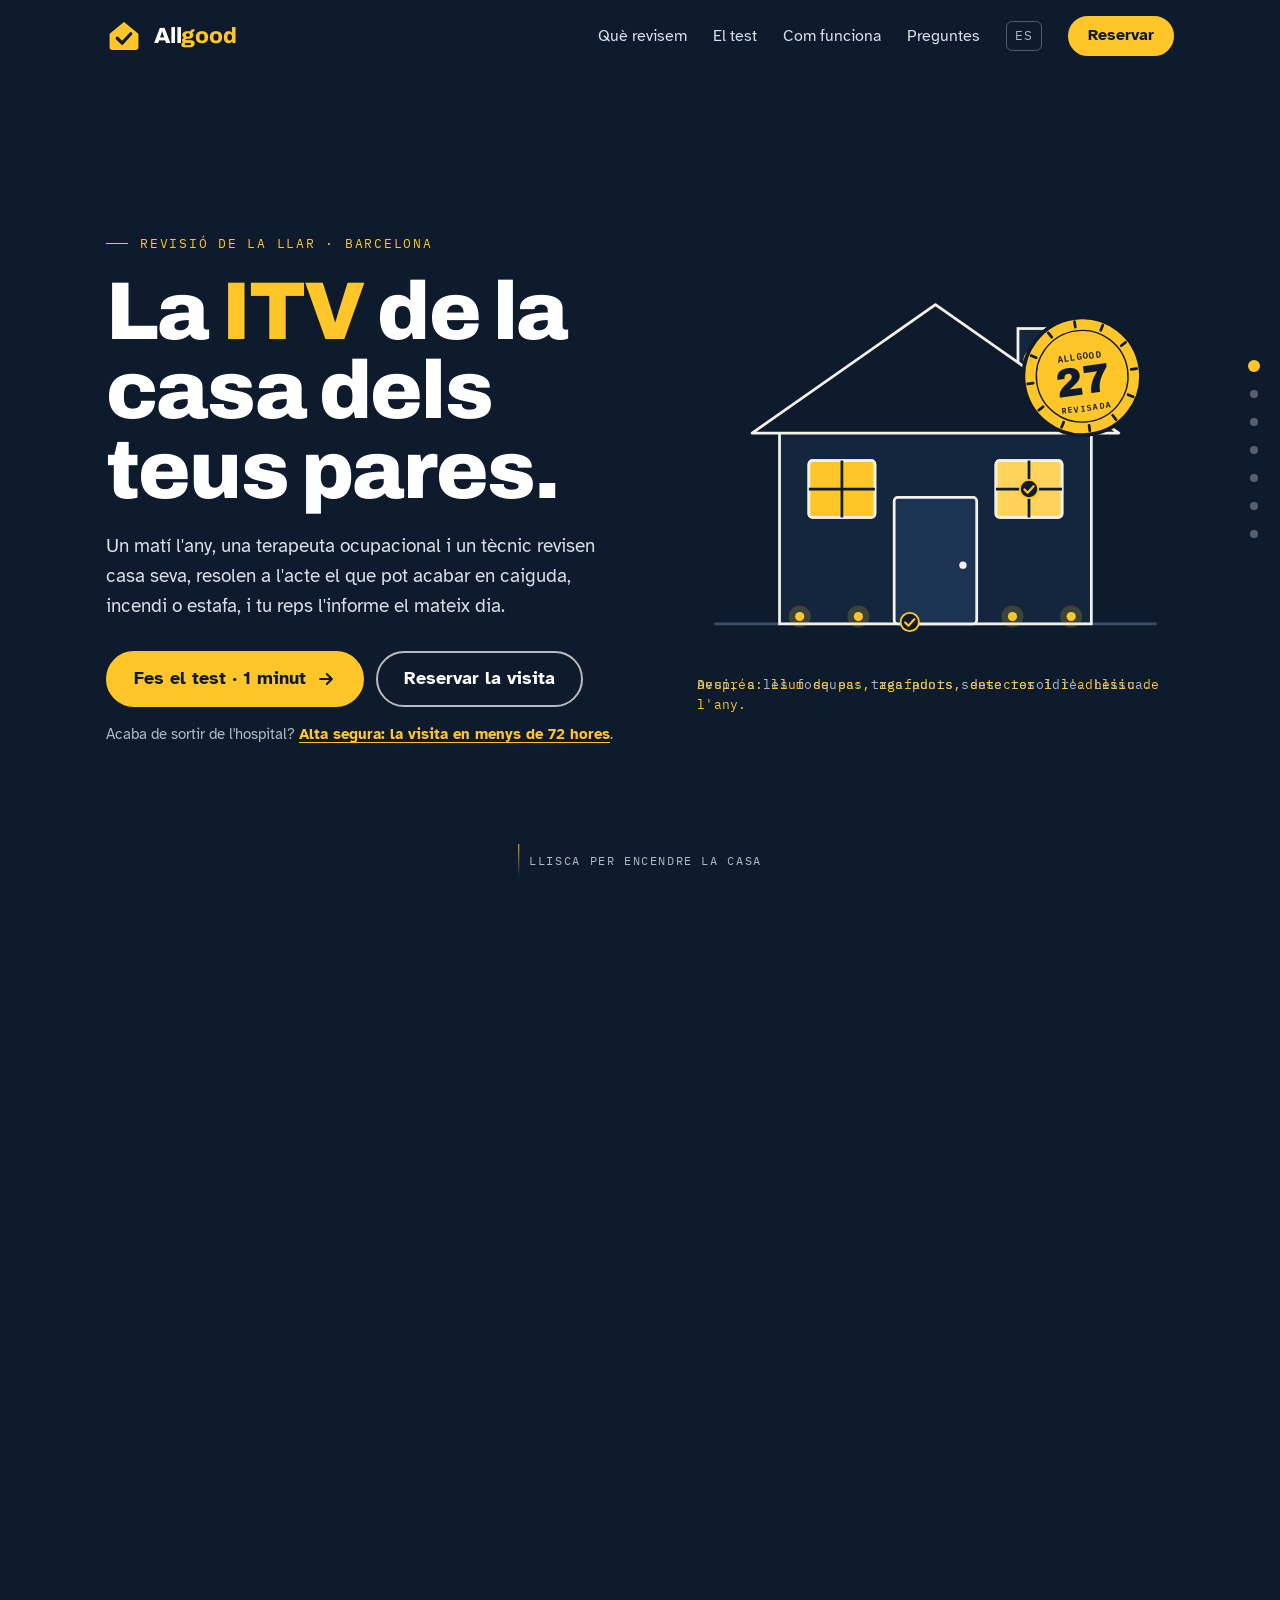
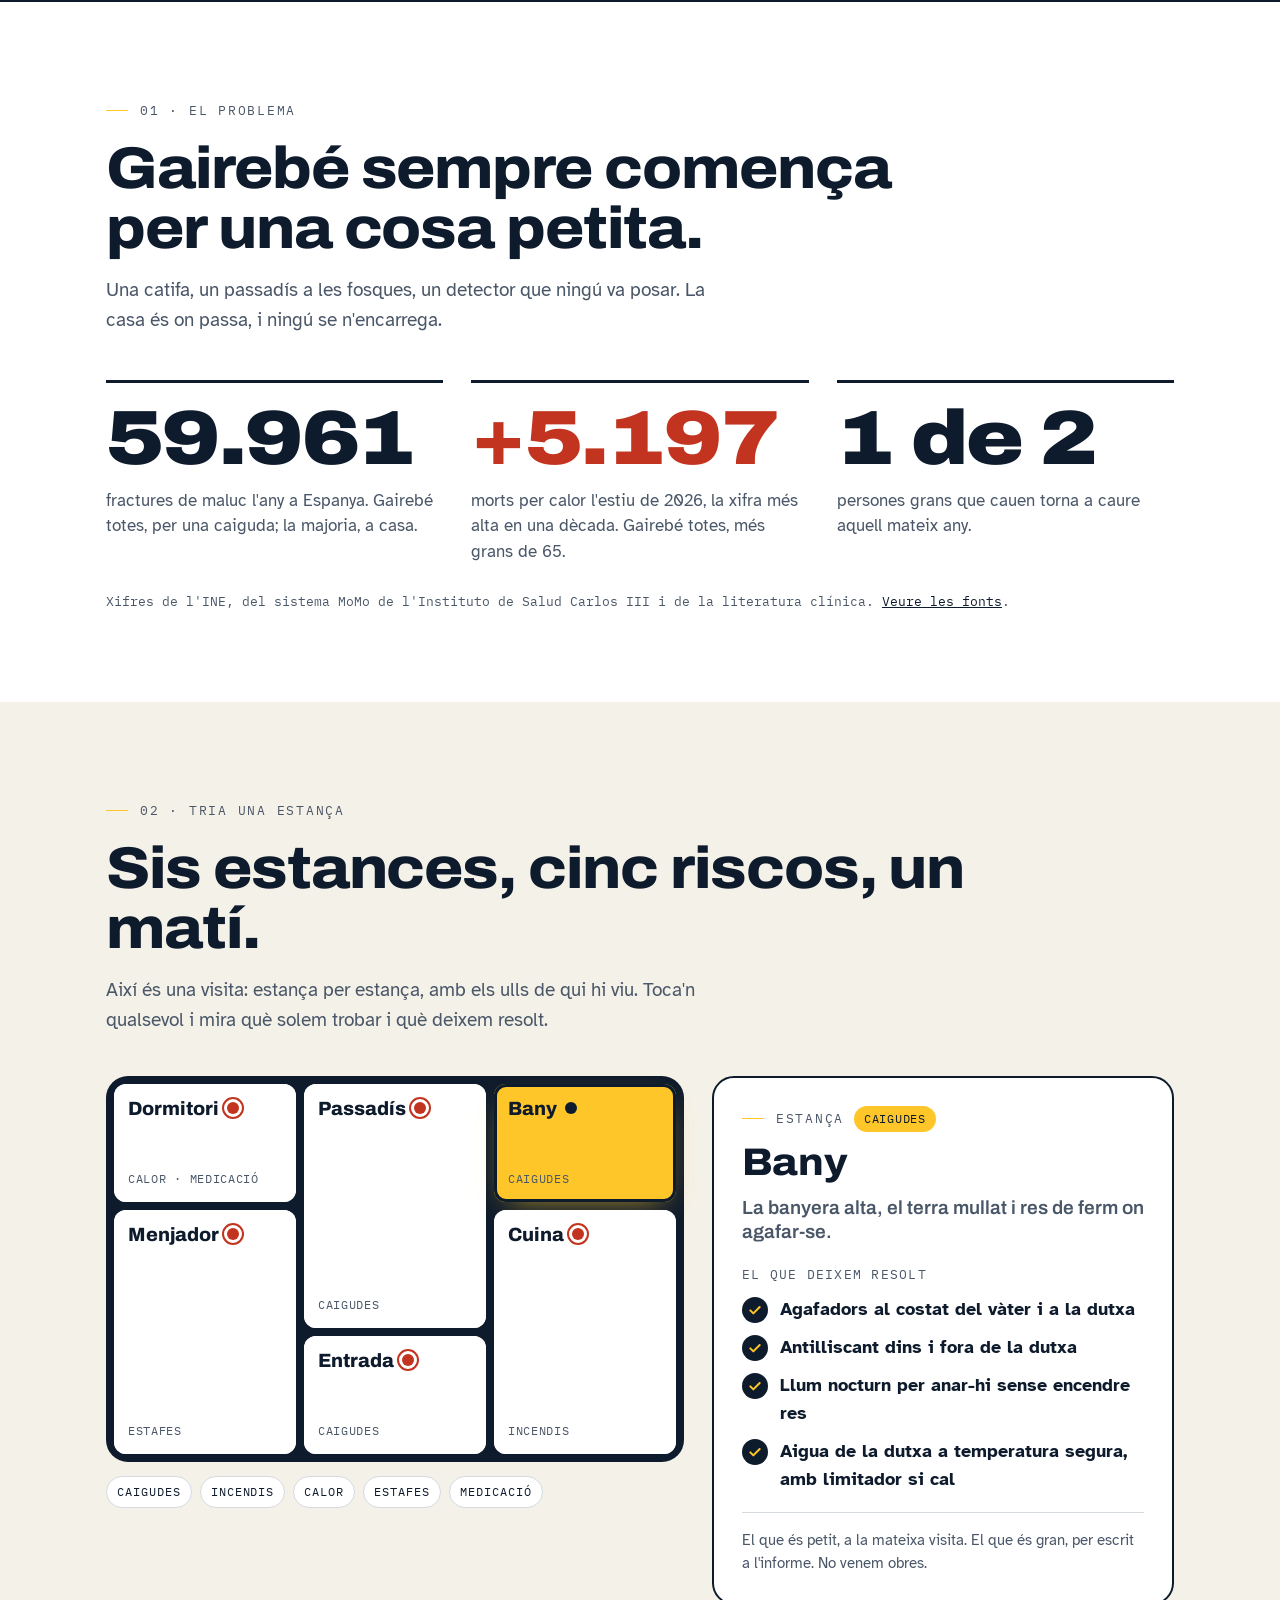
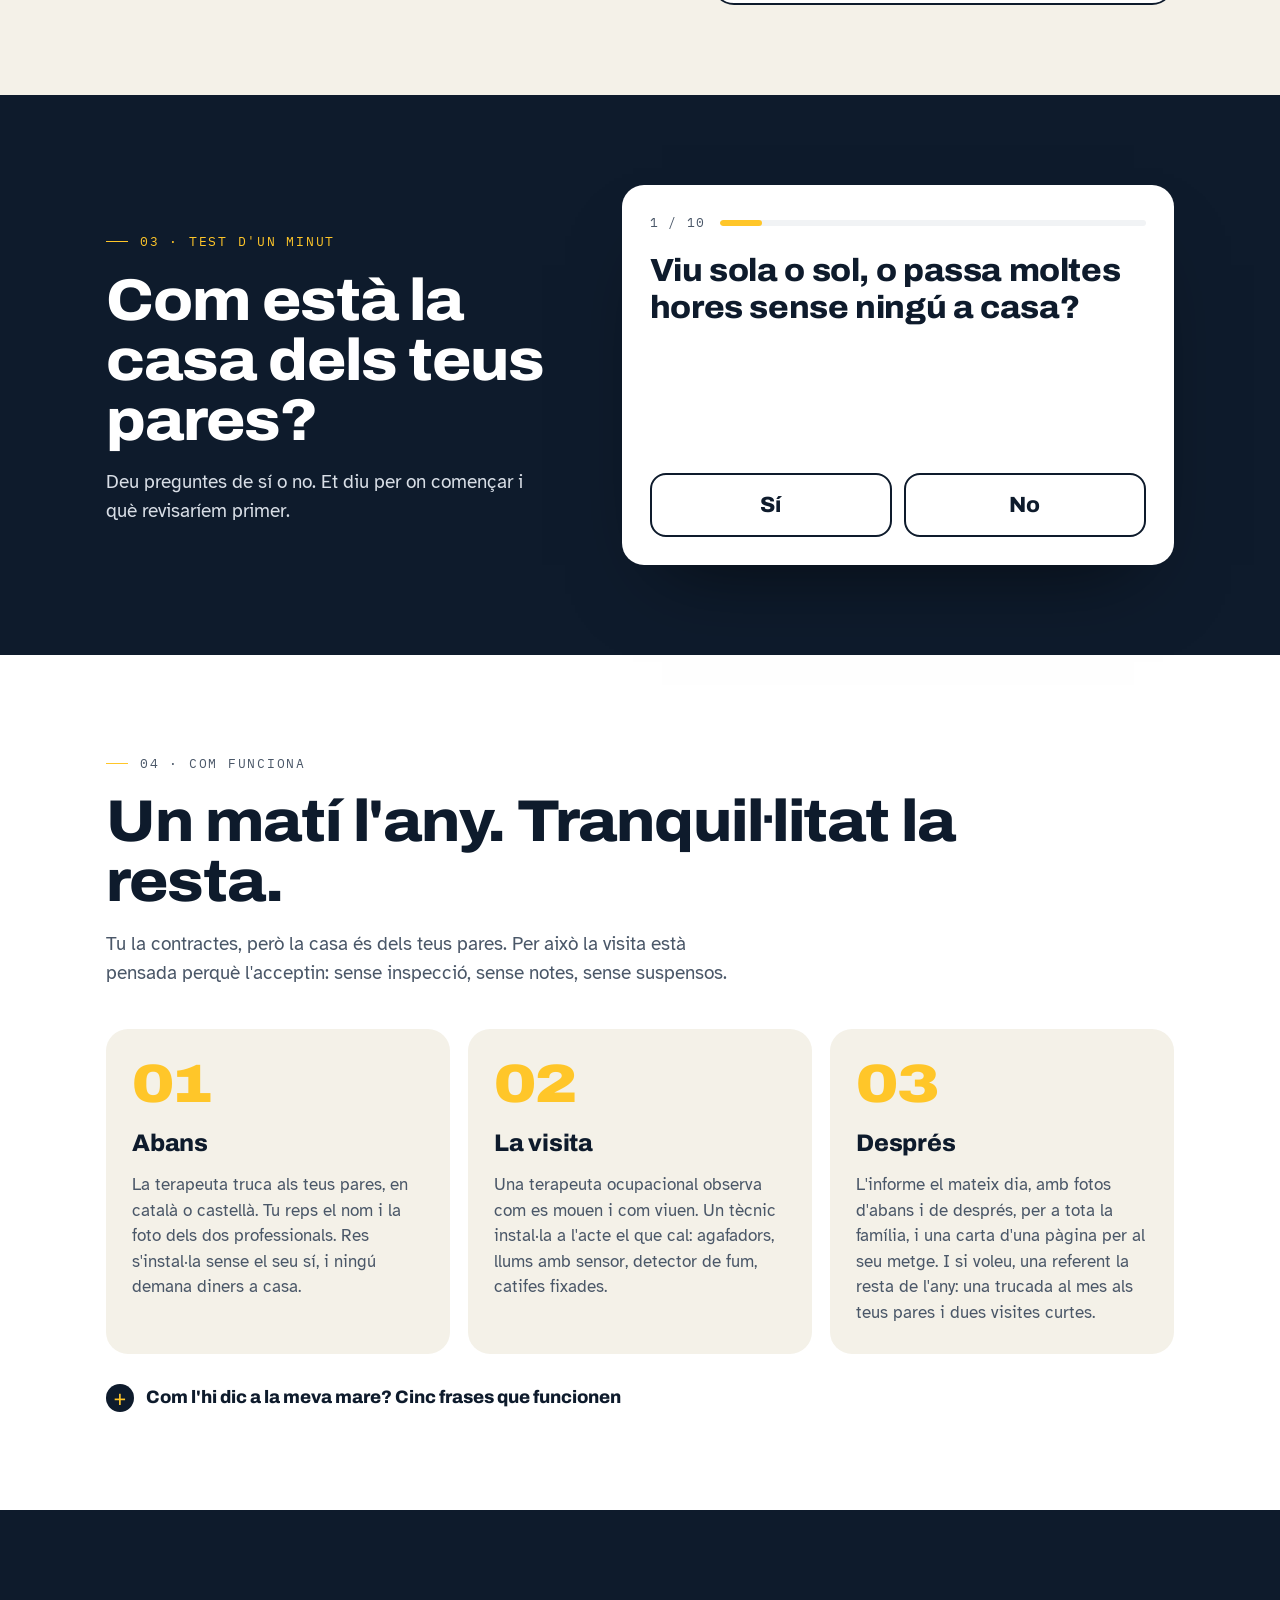
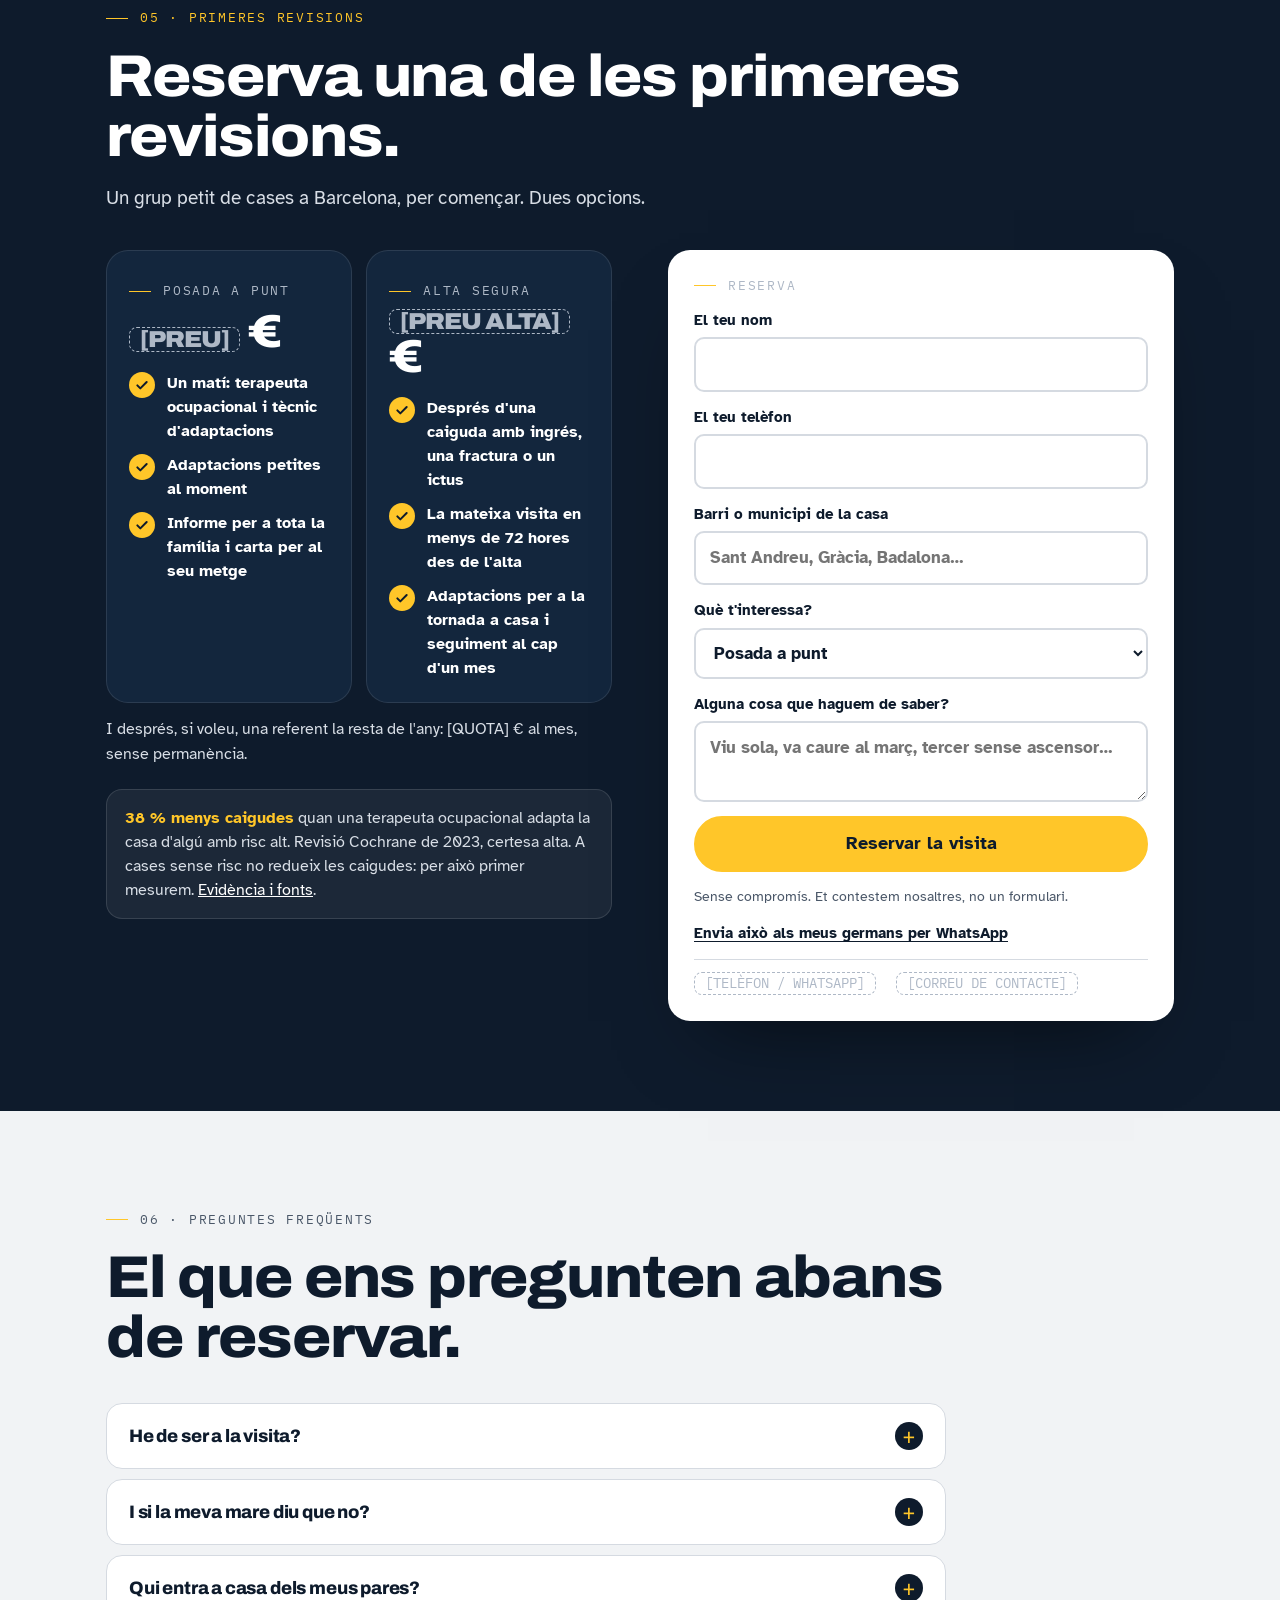
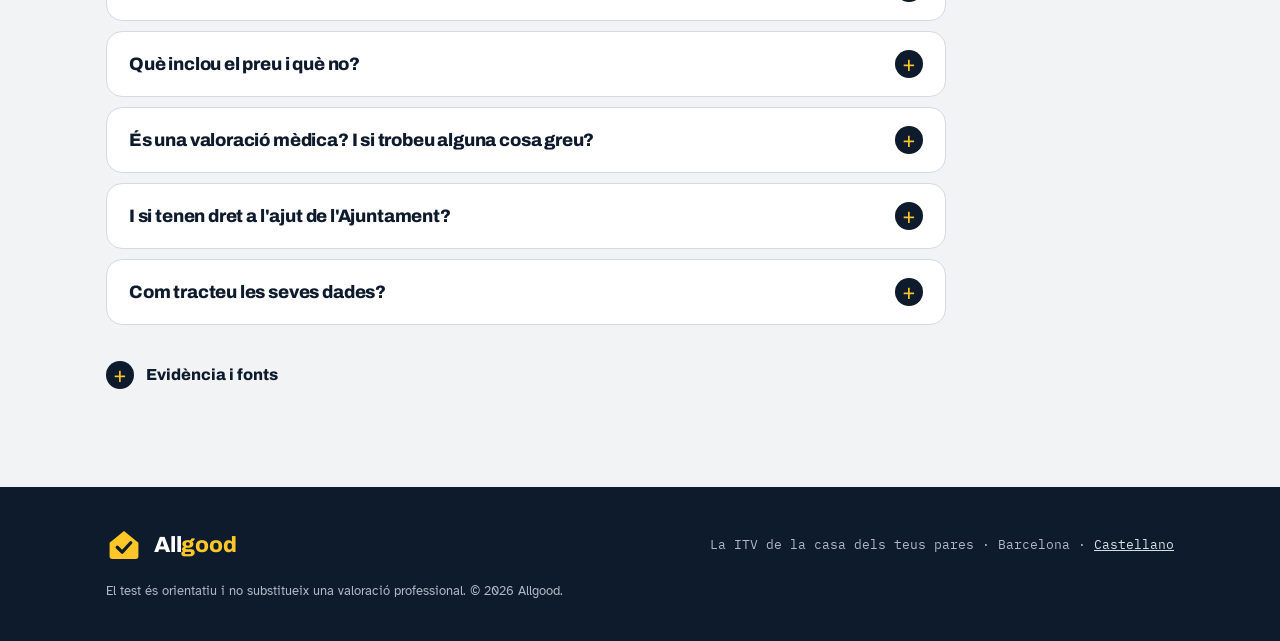
==== commit 8ccb1009: "Actualiza la web (2026-10-22 22:33)" ====
--- a/ca/index.html
+++ b/ca/index.html
@@ -4,9 +4,13 @@
 <meta charset="utf-8">
 <meta name="viewport" content="width=device-width, initial-scale=1">
 <title>Allgood · La ITV de la casa dels teus pares</title>
-<meta name="description" content="Un matí l'any, una terapeuta ocupacional i un tècnic d'adaptacions revisen la casa dels teus pares a Barcelona, resolen el que és petit a la mateixa visita i t'envien l'informe.">
+<meta name="description" content="Una terapeuta ocupacional i un tècnic revisen la casa dels teus pares a Barcelona, resolen el que és petit a la visita i t'envien l'informe.">
 <meta name="theme-color" content="#0E1B2C">
 <meta property="og:type" content="website">
+<meta property="og:url" content="https://danieljoveangerri-ctrl.github.io/allgood-web/ca/">
+<meta property="og:image" content="https://danieljoveangerri-ctrl.github.io/allgood-web/og.png">
+<meta property="og:image:width" content="1200">
+<meta property="og:image:height" content="630">
 <meta property="og:locale" content="ca_ES">
 <meta property="og:title" content="Allgood · La ITV de la casa dels teus pares">
 <meta property="og:description" content="Caigudes, incendis, calor, estafes i medicació. Dos professionals, un matí, un informe per a la família. Barcelona.">
@@ -15,8 +19,9 @@
 <link rel="icon" href="../favicon.svg" type="image/svg+xml">
 <link rel="preconnect" href="https://fonts.googleapis.com">
 <link rel="preconnect" href="https://fonts.gstatic.com" crossorigin>
-<link rel="stylesheet" href="https://fonts.googleapis.com/css2?family=Archivo:wdth,wght@62..125,400..900&family=Atkinson+Hyperlegible:ital,wght@0,400;0,700;1,400&family=IBM+Plex+Mono:wght@400;500;600&display=swap">
-<link rel="stylesheet" href="../styles.css?v=20261022">
+<link rel="stylesheet" href="https://fonts.googleapis.com/css2?family=Archivo:wdth,wght@100..125,600..900&family=Atkinson+Hyperlegible:wght@400;700&family=IBM+Plex+Mono:wght@400;500;600&display=swap">
+<script>document.documentElement.classList.add('js')</script>
+<link rel="stylesheet" href="../styles.css?v=20261022c">
 <script type="application/ld+json">
 {"@context":"https://schema.org","@type":"LocalBusiness","name":"Allgood","description":"Revisió de la llar de persones grans a Barcelona. Una terapeuta ocupacional i un tècnic d'adaptacions revisen la casa, resolen el que és petit a la mateixa visita i envien un informe a la família.","areaServed":{"@type":"City","name":"Barcelona"},"knowsAbout":["prevenció de caigudes","seguretat a la llar","persones grans"]}
 </script>
@@ -24,8 +29,9 @@
 {"@context":"https://schema.org","@type":"FAQPage","mainEntity":[
 {"@type":"Question","name":"He de ser a la visita?","acceptedAnswer":{"@type":"Answer","text":"No cal. Abans d'anar-hi, la terapeuta truca als teus pares; durant la visita pots ser al telèfon, i l'informe t'arriba el mateix dia."}},
 {"@type":"Question","name":"I si la meva mare diu que no?","acceptedAnswer":{"@type":"Answer","text":"La visita està pensada per a ella: la truca la terapeuta abans, res s'instal·la sense el seu sí i davant d'ella no hi ha inspecció ni notes. Si no vol, no insistim i busquem un altre moment."}},
-{"@type":"Question","name":"Què inclou el preu i què no?","acceptedAnswer":{"@type":"Answer","text":"Inclou la visita dels dos professionals, les adaptacions petites fetes a l'acte amb el material habitual, l'informe i la carta per al seu metge. No inclou obres ni aparells grans."}},
-{"@type":"Question","name":"Feu obres?","acceptedAnswer":{"@type":"Answer","text":"No. El que cap en un matí ho fem; la resta ho prescrivim amb pressupost de tercers. No venem reformes ni aparells."}},
+{"@type":"Question","name":"Qui entra a casa dels meus pares?","acceptedAnswer":{"@type":"Answer","text":"Una terapeuta ocupacional col·legiada i un tècnic d'adaptacions. Abans de la visita reps el seu nom, la seva foto i el seu número de col·legiada. A casa ningú cobra ni ven res."}},
+{"@type":"Question","name":"Què inclou el preu i què no?","acceptedAnswer":{"@type":"Answer","text":"La visita dels dos professionals, dues o tres hores; les adaptacions petites fetes a l'acte amb material habitual; l'informe i la carta per al seu metge. No inclou obres ni aparells grans: el que calgui queda per escrit a l'informe, amb pressupost de tercers. No venem reformes ni aparells."}},
+{"@type":"Question","name":"I si tenen dret a l'ajut de l'Ajuntament?","acceptedAnswer":{"@type":"Answer","text":"Si viuen a Barcelona i els seus ingressos no superen 1,5 vegades l'IRSC, uns 19.200 € l'any per persona, el Programa d'adaptació funcional de la llar adapta la casa gratis. T'expliquem com demanar-lo."}},
 {"@type":"Question","name":"És una valoració mèdica?","acceptedAnswer":{"@type":"Answer","text":"No. La fa una terapeuta ocupacional col·legiada. No fem diagnòstics ni tractaments: el que requereix un metge ho demanem per escrit al seu metge de capçalera."}},
 {"@type":"Question","name":"Com tracteu les seves dades?","acceptedAnswer":{"@type":"Answer","text":"Són dades de salut: només es recullen amb el consentiment dels teus pares, es guarden en servidors de la Unió Europea i ells decideixen amb qui es comparteix l'informe."}}
 ]}
@@ -42,7 +48,7 @@
     </a>
     <button class="nav-toggle" type="button" aria-expanded="false" aria-controls="nav" aria-label="Obre el menú"><span></span><span></span><span></span></button>
     <nav class="nav" id="nav" aria-label="Seccions">
-      <a href="#casa">La casa</a>
+      <a href="#casa">Què revisem</a>
       <a href="#test">El test</a>
       <a href="#como">Com funciona</a>
       <a href="#faq">Preguntes</a>
@@ -71,11 +77,10 @@
       <div class="hero-copy">
         <p class="eyebrow eyebrow-accent in-1">Revisió de la llar · Barcelona</p>
         <h1 class="in-2">La <span class="accent">ITV</span> de la casa dels teus pares.</h1>
-        <p class="lead in-3">Un matí l'any, una terapeuta ocupacional i un tècnic d'adaptacions revisen casa seva i resolen a l'acte el que pot provocar una caiguda, un incendi, un cop de calor o una estafa. Tu reps l'informe.</p>
-        <p class="lead lead-short in-3">Un matí l'any, una terapeuta ocupacional i un tècnic revisen casa seva, resolen a l'acte el que pot provocar una caiguda, un incendi o una estafa, i tu reps l'informe.</p>
+        <p class="lead in-3">Un matí l'any, una terapeuta ocupacional i un tècnic revisen casa seva, resolen a l'acte el que pot acabar en caiguda, incendi o estafa, i tu reps l'informe el mateix dia.</p>
         <div class="hero-actions in-4">
-          <a class="btn btn-accent btn-lg" href="#test">Fes el test de casa seva <svg width="20" height="20" viewBox="0 0 24 24" fill="none" stroke="currentColor" stroke-width="2.5" stroke-linecap="round" stroke-linejoin="round" aria-hidden="true"><path d="M5 12h14M13 6l6 6-6 6"/></svg></a>
-          <a class="btn btn-ghost btn-lg" href="#reserva">Reservar</a>
+          <a class="btn btn-accent btn-lg" href="#test">Fes el test · 1 minut <svg width="20" height="20" viewBox="0 0 24 24" fill="none" stroke="currentColor" stroke-width="2.5" stroke-linecap="round" stroke-linejoin="round" aria-hidden="true"><path d="M5 12h14M13 6l6 6-6 6"/></svg></a>
+          <a class="btn btn-ghost btn-lg" href="#reserva">Reservar la visita</a>
         </div>
         <p class="hero-alt in-4">Acaba de sortir de l'hospital? <a href="#reserva">Alta segura: la visita en menys de 72 hores</a>.</p>
       </div>
@@ -135,7 +140,7 @@
             <text x="420" y="168" text-anchor="middle" font-family="IBM Plex Mono, monospace" font-weight="600" font-size="9" letter-spacing="1.5" fill="#0E1B2C">REVISADA</text>
           </g>
         </svg>
-        <p class="stage-caption" aria-live="polite"><span class="cap-off">Així està avui: a les fosques, amb tres coses que poden passar.</span><span class="cap-on">Així la deixem: llums de pas, detector, agafadors i l'adhesiu de l'any.</span></p>
+        <p class="stage-caption" aria-hidden="true"><span class="cap-off">Avui, a les fosques: tres punts sense resoldre. Llisca.</span><span class="cap-on">Després: llum de pas, agafadors, detector i l'adhesiu de l'any.</span></p>
       </div>
     </div>
     <p class="scroll-cue" aria-hidden="true"><span></span>Llisca per encendre la casa</p>
@@ -151,15 +156,15 @@
     <div class="numbers">
       <div class="number reveal">
         <p class="number-n"><span data-count="60000">60.000</span></p>
-        <p>fractures de maluc l'any a Espanya. Cadascuna, uns 9.900 €, i una de cada tres persones mor en els dos anys següents.</p>
+        <p>fractures de maluc l'any a Espanya. Gairebé totes, per una caiguda; la majoria, a casa.</p>
       </div>
       <div class="number reveal">
-        <p class="number-n red"><span data-count="5807">5.807</span></p>
+        <p class="number-n red">+<span data-count="5200">5.200</span></p>
         <p>morts per calor l'estiu de 2026, la xifra més alta en una dècada. Gairebé totes, més grans de 65.</p>
       </div>
       <div class="number reveal">
         <p class="number-n">1 de 2</p>
-        <p>persones grans que cauen torna a caure aquell mateix any. I menys d'una de cada deu llars té detector de fum.</p>
+        <p>persones grans que cauen torna a caure aquell mateix any.</p>
       </div>
     </div>
     <p class="fine-src">Xifres de l'INE, del sistema MoMo de l'Instituto de Salud Carlos III i de la literatura clínica. <a href="#fuentes">Veure les fonts</a>.</p>
@@ -169,25 +174,25 @@
 <!-- ============ 02 · LA CASA ============ -->
 <section class="section section-cream" id="casa">
   <div class="wrap">
-    <p class="eyebrow">02 · Toca una estança</p>
-    <h2 class="h2">Sis estances, cinc fronts, un matí.</h2>
+    <p class="eyebrow">02 · Tria una estança</p>
+    <h2 class="h2">Sis estances, cinc riscos, un matí.</h2>
     <p class="sub">Així és una visita: estança per estança, amb els ulls de qui hi viu. Toca'n qualsevol i mira què solem trobar i què deixem resolt.</p>
     <div class="house">
       <div class="plan-wrap">
         <div class="plan" role="tablist" aria-label="Plànol de la casa">
-          <button class="room" type="button" role="tab" data-room="dormitorio" aria-selected="false" aria-controls="room-panel" style="grid-area:dormitorio"><span class="room-head"><span class="room-name">Dormitori</span><span class="room-dot"></span></span><span class="room-tag">Calor · Pastilles</span></button>
-          <button class="room" type="button" role="tab" data-room="pasillo" aria-selected="false" aria-controls="room-panel" style="grid-area:pasillo"><span class="room-head"><span class="room-name">Passadís</span><span class="room-dot"></span></span><span class="room-tag">Caigudes</span></button>
-          <button class="room" type="button" role="tab" data-room="bano" aria-selected="true" aria-controls="room-panel" style="grid-area:bano"><span class="room-head"><span class="room-name">Bany</span><span class="room-dot"></span></span><span class="room-tag">Caigudes</span></button>
-          <button class="room" type="button" role="tab" data-room="salon" aria-selected="false" aria-controls="room-panel" style="grid-area:salon"><span class="room-head"><span class="room-name">Menjador</span><span class="room-dot"></span></span><span class="room-tag">Estafes</span></button>
-          <button class="room" type="button" role="tab" data-room="cocina" aria-selected="false" aria-controls="room-panel" style="grid-area:cocina"><span class="room-head"><span class="room-name">Cuina</span><span class="room-dot"></span></span><span class="room-tag">Incendis</span></button>
-          <button class="room" type="button" role="tab" data-room="entrada" aria-selected="false" aria-controls="room-panel" style="grid-area:entrada"><span class="room-head"><span class="room-name">Entrada</span><span class="room-dot"></span></span><span class="room-tag">Caigudes</span></button>
-        </div>
-        <ul class="fronts-row" aria-label="Els cinc fronts">
+          <button class="room" type="button" role="tab" id="tab-dormitorio" data-room="dormitorio" aria-selected="false" aria-controls="room-panel" style="grid-area:dormitorio"><span class="room-head"><span class="room-name">Dormitori</span><span class="room-dot"></span></span><span class="room-tag">Calor · Medicació</span></button>
+          <button class="room" type="button" role="tab" id="tab-pasillo" data-room="pasillo" aria-selected="false" aria-controls="room-panel" style="grid-area:pasillo"><span class="room-head"><span class="room-name">Passadís</span><span class="room-dot"></span></span><span class="room-tag">Caigudes</span></button>
+          <button class="room" type="button" role="tab" id="tab-bano" data-room="bano" aria-selected="true" aria-controls="room-panel" style="grid-area:bano"><span class="room-head"><span class="room-name">Bany</span><span class="room-dot"></span></span><span class="room-tag">Caigudes</span></button>
+          <button class="room" type="button" role="tab" id="tab-salon" data-room="salon" aria-selected="false" aria-controls="room-panel" style="grid-area:salon"><span class="room-head"><span class="room-name">Menjador</span><span class="room-dot"></span></span><span class="room-tag">Estafes</span></button>
+          <button class="room" type="button" role="tab" id="tab-cocina" data-room="cocina" aria-selected="false" aria-controls="room-panel" style="grid-area:cocina"><span class="room-head"><span class="room-name">Cuina</span><span class="room-dot"></span></span><span class="room-tag">Incendis</span></button>
+          <button class="room" type="button" role="tab" id="tab-entrada" data-room="entrada" aria-selected="false" aria-controls="room-panel" style="grid-area:entrada"><span class="room-head"><span class="room-name">Entrada</span><span class="room-dot"></span></span><span class="room-tag">Caigudes</span></button>
+        </div>
+        <ul class="fronts-row" aria-label="Els cinc riscos">
           <li>Caigudes</li><li>Incendis</li><li>Calor</li><li>Estafes</li><li>Medicació</li>
         </ul>
       </div>
       <div class="sheet-backdrop" data-sheet-close hidden></div>
-      <div class="room-panel" id="room-panel" role="tabpanel" aria-live="polite">
+      <div class="room-panel" id="room-panel" role="tabpanel" aria-labelledby="tab-bano">
         <button class="sheet-close" type="button" data-sheet-close aria-label="Tanca">×</button>
         <div class="room-body">
           <div class="room-panel-head"><span class="eyebrow">Estança</span><span class="chip chip-accent" data-room-tag>Caigudes</span></div>
@@ -201,7 +206,7 @@
             <li>Aigua de la dutxa a temperatura segura, amb limitador si cal</li>
           </ul>
         </div>
-        <p class="room-foot">El que és petit, a la mateixa visita. El que és gran, prescrit a l'informe amb pressupost d'empreses de confiança.</p>
+        <p class="room-foot">El que és petit, a la mateixa visita. El que és gran, per escrit a l'informe. No venem obres.</p>
       </div>
     </div>
   </div>
@@ -213,34 +218,33 @@
     <div class="test-copy">
       <p class="eyebrow eyebrow-accent">03 · Test d'un minut</p>
       <h2 class="h2">Com està la casa dels teus pares?</h2>
-      <p class="sub">Deu preguntes, una cada vegada. És orientatiu, però et dirà per on començar i què revisaríem primer.</p>
+      <p class="sub">Deu preguntes de sí o no. Et diu per on començar i què revisaríem primer.</p>
     </div>
     <div class="quiz" id="quiz" data-total="10">
       <div class="quiz-card" data-quiz-card>
         <div class="quiz-top">
-          <span class="quiz-count"><span data-quiz-index>1</span> / 10</span>
+          <span class="quiz-count" aria-live="polite"><span data-quiz-index>1</span> / 10</span>
           <div class="quiz-bar" aria-hidden="true"><span data-quiz-bar style="width:10%"></span></div>
         </div>
-        <p class="quiz-q" data-quiz-q>Viu sola o sol, o passa moltes hores sense ningú a casa?</p>
+        <p class="quiz-q" data-quiz-q aria-live="polite" aria-atomic="true">Viu sola o sol, o passa moltes hores sense ningú a casa?</p>
         <div class="quiz-actions">
-          <button type="button" class="quiz-btn" data-quiz-answer="si">Sí</button>
-          <button type="button" class="quiz-btn" data-quiz-answer="no">No</button>
+          <button type="button" class="quiz-btn" data-quiz-answer="si" aria-pressed="false">Sí</button>
+          <button type="button" class="quiz-btn" data-quiz-answer="no" aria-pressed="false">No</button>
         </div>
         <button type="button" class="quiz-back" data-quiz-back hidden>← Anterior</button>
       </div>
-      <div class="quiz-result" data-quiz-result hidden>
+      <div class="quiz-result" data-quiz-result hidden tabindex="-1">
         <p class="eyebrow">Resultat</p>
         <p class="result-level">Risc <span data-level>baix</span></p>
         <div class="score" aria-hidden="true"><span data-score style="width:4%"></span></div>
-        <p class="result-pct" data-pct>0 %</p>
-        <p class="result-text" data-level-text></p>
+                <p class="result-text" data-level-text></p>
         <p class="result-route" data-route></p>
         <div data-fixes-wrap hidden>
           <p class="label">El primer que revisaríem</p>
           <ul class="list list-fix list-fix-accent" data-fixes></ul>
         </div>
         <div class="result-actions">
-          <a class="btn btn-accent" href="#reserva">Reservar una revisió</a>
+          <a class="btn btn-accent" href="#reserva">Reservar la visita</a>
           <a class="btn btn-ghost" data-share href="https://wa.me/" target="_blank" rel="noopener">Compartir per WhatsApp</a>
           <button type="button" class="link-btn" data-quiz-reset>Repetir el test</button>
         </div>
@@ -265,12 +269,12 @@
       <li class="moment reveal">
         <span class="moment-n">02</span>
         <h3>La visita</h3>
-        <p>Una terapeuta ocupacional observa com es mouen i com viuen. Un tècnic d'adaptacions instal·la el que cal a l'acte: agafadors, llums amb sensor, detector de fum, catifes fixades. El primer es veu en mitja hora.</p>
+        <p>Una terapeuta ocupacional observa com es mouen i com viuen. Un tècnic instal·la a l'acte el que cal: agafadors, llums amb sensor, detector de fum, catifes fixades.</p>
       </li>
       <li class="moment reveal">
         <span class="moment-n">03</span>
         <h3>Després</h3>
-        <p>L'informe el mateix dia, amb fotos d'abans i de després, per a tota la família, i una carta d'una pàgina per al seu metge. I si voleu, la referent: una trucada al mes als teus pares i dues visites curtes l'any.</p>
+        <p>L'informe el mateix dia, amb fotos d'abans i de després, per a tota la família, i una carta d'una pàgina per al seu metge. I si voleu, una referent la resta de l'any: una trucada al mes als teus pares i dues visites curtes.</p>
       </li>
     </ol>
     <details class="more reveal">
@@ -291,7 +295,7 @@
   <div class="wrap">
     <p class="eyebrow eyebrow-accent">05 · Primeres revisions</p>
     <h2 class="h2">Reserva una de les primeres revisions.</h2>
-    <p class="sub">Comencem amb un grup petit de cases a Barcelona. Dues maneres de començar.</p>
+    <p class="sub">Un grup petit de cases a Barcelona, per començar. Dues opcions.</p>
     <div class="reserva">
       <div class="reserva-copy">
         <div class="offers">
@@ -314,19 +318,18 @@
             </ul>
           </article>
         </div>
-        <p class="offers-note">I després, si voleu, la referent: <span data-cuota-inline>[QUOTA]</span> € al mes, sense permanència.</p>
+        <p class="offers-note">I després, si voleu, una referent la resta de l'any: <span data-cuota-inline>[QUOTA]</span> € al mes, sense permanència.</p>
         <p class="evidence-line reveal"><strong>38 % menys caigudes</strong> quan una terapeuta ocupacional adapta la casa d'algú amb risc alt. Revisió Cochrane de 2023, certesa alta. A cases sense risc no redueix les caigudes: per això primer mesurem. <a href="#fuentes">Evidència i fonts</a>.</p>
-        <p class="triage-line reveal">Si els teus pares viuen a Barcelona i els seus ingressos no superen 1,5 vegades l'IRSC, uns 19.200 € l'any per a una persona, l'Ajuntament adapta la casa gratis amb el <a href="https://ajuntament.barcelona.cat/personesgrans/ca/programa-dadaptacio-funcional-de-la-llar-persones-grans" target="_blank" rel="noopener">Programa d'adaptació funcional de la llar</a>. T'expliquem com demanar-lo.</p>
       </div>
       <form class="booking reveal" id="booking" novalidate>
         <p class="eyebrow">Reserva</p>
-        <label>El teu nom<input name="nombre" type="text" required autocomplete="name"></label>
-        <label>El teu telèfon<input name="telefono" type="tel" required autocomplete="tel" inputmode="tel"></label>
+        <label>El teu nom<input name="nombre" type="text" required autocomplete="name" aria-describedby="form-note"></label>
+        <label>El teu telèfon<input name="telefono" type="tel" required autocomplete="tel" inputmode="tel" aria-describedby="form-note"></label>
         <label>Barri o municipi de la casa<input name="zona" type="text" placeholder="Sant Andreu, Gràcia, Badalona…"></label>
-        <label>Què t'interessa?<select name="interes"><option>Posada a punt</option><option>Alta segura</option><option>Posada a punt i referent</option><option>Encara no ho sé</option></select></label>
+        <label>Què t'interessa?<select name="interes"><option>Posada a punt</option><option>Alta segura</option><option>Posada a punt amb referent</option><option>Encara no ho sé</option></select></label>
         <label>Alguna cosa que haguem de saber?<textarea name="nota" rows="2" placeholder="Viu sola, va caure al març, tercer sense ascensor…"></textarea></label>
-        <button class="btn btn-accent btn-lg btn-full" type="submit">Vull una de les primeres revisions</button>
-        <p class="form-note" data-form-note>Sense compromís. Et contestem nosaltres, no un formulari.</p>
+        <button class="btn btn-accent btn-lg btn-full" type="submit" data-submit>Reservar la visita</button>
+        <p class="form-note" data-form-note id="form-note" role="status">Sense compromís. Et contestem nosaltres, no un formulari.</p>
         <p class="split" data-split hidden></p>
         <a class="share-sibs" data-share-sibs href="https://wa.me/" target="_blank" rel="noopener">Envia això als meus germans per WhatsApp</a>
         <div class="contact-lines">
@@ -346,9 +349,10 @@
     <div class="faq">
       <details class="faq-item reveal"><summary>He de ser a la visita?</summary><p>No cal. Molts fills viuen lluny. Abans d'anar-hi, la terapeuta truca als teus pares; durant la visita pots ser al telèfon si vols, i l'informe t'arriba el mateix dia.</p></details>
       <details class="faq-item reveal"><summary>I si la meva mare diu que no?</summary><p>És el més habitual al principi. Per això la visita està pensada per a ella: la truca la terapeuta abans, res s'instal·la sense el seu sí i davant d'ella no hi ha inspecció ni notes. Si tot i així no vol, no insistim: ho parlem amb tu i busquem un altre moment.</p></details>
-      <details class="faq-item reveal"><summary>Què inclou el preu i què no?</summary><p>Inclou la visita dels dos professionals, entre dues i tres hores, les adaptacions petites que es fan a l'acte amb el material habitual, agafadors, llums amb sensor, detector de fum, antilliscant i fixació de catifes, l'informe i la carta per al seu metge. No inclou obres ni aparells grans: per a això et deixem pressupost tancat d'empreses de confiança. Comencem a Barcelona ciutat.</p></details>
-      <details class="faq-item reveal"><summary>Feu obres?</summary><p>No. El que cap en un matí ho fem; el que no, ho prescrivim a l'informe amb pressupost de tercers. El nostre criteri no depèn de cap obra: no venem reformes ni aparells.</p></details>
+      <details class="faq-item reveal"><summary>Qui entra a casa dels meus pares?</summary><p>Una terapeuta ocupacional col·legiada i un tècnic d'adaptacions. Abans de la visita reps el seu nom, la seva foto i el seu número de col·legiada. A casa ningú cobra ni ven res.</p></details>
+      <details class="faq-item reveal"><summary>Què inclou el preu i què no?</summary><p>La visita dels dos professionals, dues o tres hores; les adaptacions petites fetes a l'acte amb material habitual: agafadors, llums amb sensor, detector de fum, antilliscant, catifes fixades; l'informe i la carta per al seu metge. No inclou obres ni aparells grans: el que calgui queda per escrit a l'informe, amb pressupost de tercers. No venem reformes ni aparells.</p></details>
       <details class="faq-item reveal"><summary>És una valoració mèdica? I si trobeu alguna cosa greu?</summary><p>No és mèdica: la fa una terapeuta ocupacional col·legiada, que valora com es mou i com viu la persona a casa seva, sense diagnòstics ni tractaments. El que requereix un metge l'hi demanem per escrit al seu metge de capçalera. Si detecta alguna cosa que necessita atenció urgent, ho parlem amb tu al moment i ho derivem amb un protocol escrit.</p></details>
+      <details class="faq-item reveal"><summary>I si tenen dret a l'ajut de l'Ajuntament?</summary><p>Si viuen a Barcelona i els seus ingressos no superen 1,5 vegades l'IRSC, uns 19.200 € l'any per persona, el <a href="https://ajuntament.barcelona.cat/personesgrans/ca/programa-dadaptacio-funcional-de-la-llar-persones-grans" target="_blank" rel="noopener">Programa d'adaptació funcional de la llar</a> adapta la casa gratis. T'expliquem com demanar-lo.</p></details>
       <details class="faq-item reveal"><summary>Com tracteu les seves dades?</summary><p>La informació de la visita són dades de salut. Només es recullen amb el consentiment dels teus pares, es guarden en servidors de la Unió Europea i són ells qui decideixen amb qui es comparteix l'informe.</p></details>
     </div>
     <details class="sources-wrap reveal" id="fuentes">
@@ -360,13 +364,11 @@
         <li>Des de l'abril de 2026 el consens estatal de prevenció de caigudes demana revisar els riscos de la llar des dels 70 anys a l'atenció primària. <a href="https://www.sanidad.gob.es/gabinete/notasPrensa.do?id=6883" target="_blank" rel="noopener">Ministerio de Sanidad</a></li>
       </ul>
       <ol class="sources">
-        <li>Més grans de 65 que viuen sols, Padró i Cens de l'INE. <a href="https://www.euribor.com.es/2026/06/28/los-15-municipios-espanoles-donde-mas-jubilados-viven-solos/" target="_blank" rel="noopener">euribor.com.es</a></li>
         <li>Fractures de maluc a Espanya i cost per fractura. <a href="https://pmc.ncbi.nlm.nih.gov/articles/PMC7025055" target="_blank" rel="noopener">PubMed Central</a></li>
         <li>Mortalitat després d'una fractura de maluc, SEIOMM. <a href="https://www.redaccionmedica.com/ultimas-noticias/20230111/mas-de-millones-espanolas-con-alto-riesgo-fractura-siguen-sin-tratamiento-por-osteoporosis/95365_0.html" target="_blank" rel="noopener">Redacción Médica</a></li>
         <li>Recaigudes en gent gran que cau, Consejo General de Enfermería. <a href="https://www.eldebate.com/sociedad/20241024/caidas-hospitales-suponen-gasto-30000-millones-ano-espana-segun-consejo-general-enfermeria_237473.html" target="_blank" rel="noopener">El Debate</a></li>
         <li>Detectors de fum a les llars espanyoles, Bombers de la Comunitat de Madrid. <a href="https://comunidad.madrid/sites/default/files/230331_np_presjustin_campana_baterias_seguras.pdf" target="_blank" rel="noopener">Comunidad de Madrid</a></li>
-        <li>Mortalitat atribuïble a la calor, estiu de 2026, sistema MoMo. <a href="https://vivirediciones.es/?p=1135401" target="_blank" rel="noopener">Vivir Ediciones</a> · <a href="https://es.euronews.com/2026/08/31/el-calor-deja-mas-de-5200-muertes-estimadas-en-espana-en-2026-un-maximo-desde-2015" target="_blank" rel="noopener">Euronews</a></li>
-        <li>Projecció de llars 2026-2041 de l'INE. <a href="https://www.eldiario.es/cantabria/93-000-personas-viviran-solas-cantabria-quince-anos-20-ahora_1_13312220.html" target="_blank" rel="noopener">elDiario.es</a></li>
+        <li>Mortalitat atribuïble a la calor, estiu de 2026, sistema MoMo de l'Instituto de Salud Carlos III: més de 5.200 morts estimades a 31 d'agost. <a href="https://es.euronews.com/2026/08/31/el-calor-deja-mas-de-5200-muertes-estimadas-en-espana-en-2026-un-maximo-desde-2015" target="_blank" rel="noopener">Euronews</a></li>
         <li>La casa com el lloc on més accidents tenen les persones grans. <a href="https://www.zaragoza.es/sede/servicio/noticia/228063" target="_blank" rel="noopener">Ayuntamiento de Zaragoza</a></li>
         <li>Programa d'adaptació funcional de la llar, Ajuntament de Barcelona. <a href="https://ajuntament.barcelona.cat/personesgrans/ca/programa-dadaptacio-funcional-de-la-llar-persones-grans" target="_blank" rel="noopener">Ajuntament de Barcelona</a></li>
       </ol>
@@ -391,10 +393,10 @@
 
 <div class="mobile-cta" aria-label="Accions ràpides">
   <a class="btn btn-accent" href="#test">Fes el test</a>
-  <a class="btn btn-ghost" href="#reserva">Reservar</a>
+  <a class="btn btn-ghost" href="#reserva">Reservar la visita</a>
 </div>
 <a class="wa-float" data-wa-float hidden target="_blank" rel="noopener" aria-label="Escriu-nos per WhatsApp"><svg viewBox="0 0 32 32" aria-hidden="true"><path d="M16.04 2C8.3 2 2 8.26 2 15.98c0 2.82.83 5.44 2.26 7.64L2 30l6.57-2.17A13.9 13.9 0 0 0 16.04 30C23.78 30 30 23.74 30 16.02 30 8.26 23.78 2 16.04 2zm0 25.4c-2.2 0-4.26-.6-6.04-1.7l-.43-.26-3.9 1.29 1.3-3.8-.28-.45a11.4 11.4 0 0 1-1.78-6.1c0-6.3 5.13-11.4 11.44-11.4 6.3 0 11.42 5.1 11.42 11.4 0 6.3-5.12 11.42-11.73 11.42zm6.27-8.55c-.34-.17-2.03-1-2.34-1.12-.31-.11-.54-.17-.77.17-.23.34-.88 1.12-1.08 1.35-.2.23-.4.26-.74.09-.34-.17-1.45-.53-2.76-1.7-1.02-.91-1.71-2.03-1.91-2.37-.2-.34-.02-.53.15-.7.15-.15.34-.4.51-.6.17-.2.23-.34.34-.57.11-.23.06-.43-.03-.6-.09-.17-.77-1.86-1.06-2.54-.28-.67-.56-.58-.77-.59h-.66c-.23 0-.6.09-.91.43-.31.34-1.2 1.17-1.2 2.86s1.23 3.32 1.4 3.55c.17.23 2.42 3.7 5.86 5.18.82.35 1.46.56 1.96.72.82.26 1.57.22 2.16.13.66-.1 2.03-.83 2.32-1.63.29-.8.29-1.49.2-1.63-.09-.14-.31-.23-.65-.4z"/></svg></a>
 
-<script src="../app.js?v=20261022" defer></script>
+<script src="../app.js?v=20261022c" defer></script>
 </body>
 </html>
--- a/styles.css
+++ b/styles.css
@@ -19,6 +19,7 @@
 
 /* ---------- base ---------- */
 *,*::before,*::after{box-sizing:border-box}
+[hidden]{display:none!important}
 html{scroll-behavior:smooth;-webkit-text-size-adjust:100%}
 body{margin:0;background:var(--white);color:var(--navy);font-family:var(--body);font-size:18px;line-height:1.55;-webkit-font-smoothing:antialiased;overflow-x:hidden}
 body.sheet-open{overflow:hidden}
@@ -63,7 +64,7 @@
 .btn-accent:hover{background:var(--accent-2);border-color:var(--accent-2)}
 .btn-ghost{background:transparent;color:var(--white);border-color:rgba(255,255,255,.7)}
 .btn-ghost:hover{background:rgba(255,255,255,.1);border-color:var(--white)}
-.link-btn{background:none;border:0;padding:8px 0;color:var(--muted-2);text-decoration:underline;text-underline-offset:3px;font-size:15px}
+.link-btn{background:none;border:0;min-height:44px;padding:10px 0;color:var(--muted-2);text-decoration:underline;text-underline-offset:3px;font-size:15px}
 .link-btn:hover{color:var(--white)}
 
 /* ---------- cabecera ---------- */
@@ -90,20 +91,21 @@
   .nav{display:none;position:absolute;left:0;right:0;top:100%;flex-direction:column;align-items:stretch;gap:0;background:var(--navy);padding:4px var(--gutter) 20px;border-bottom:1px solid rgba(255,255,255,.08);box-shadow:0 20px 40px -20px rgba(0,0,0,.5)}
   .nav.open{display:flex}
   .nav a{padding:14px 0;border-bottom:1px solid rgba(255,255,255,.08);font-size:18px}
-  .nav .lang{align-self:flex-start;margin-top:12px;padding:6px 10px;border-bottom:1px solid rgba(255,255,255,.28)}
+  .nav .lang{align-self:flex-start;margin-top:12px;padding:10px 12px;border-bottom:1px solid rgba(255,255,255,.28)}
   .nav .btn{margin-top:14px;border-bottom:0;padding:0 18px}
 }
 
 /* ---------- raíl de progreso (escritorio) ---------- */
 .rail{display:none}
 @media (min-width:1180px){
-  .rail{display:flex;flex-direction:column;gap:14px;position:fixed;right:22px;top:50%;transform:translateY(-50%);z-index:45}
-  .rail a{position:relative;width:8px;height:8px;border-radius:50%;background:rgba(14,27,44,.25);transition:transform .4s var(--ease),background .4s}
-  .rail a span{position:absolute;right:18px;top:50%;transform:translateY(-50%);white-space:nowrap;font-family:var(--mono);font-size:11px;letter-spacing:.1em;text-transform:uppercase;color:var(--navy);background:var(--white);padding:4px 8px;border-radius:6px;opacity:0;pointer-events:none;transition:opacity .3s}
-  .rail a:hover span{opacity:1}
-  .rail a.active{background:var(--accent);transform:scale(1.5)}
-  .rail.on-dark a{background:rgba(255,255,255,.3)}
-  .rail.on-dark a.active{background:var(--accent)}
+  .rail{display:flex;flex-direction:column;gap:4px;position:fixed;right:14px;top:50%;transform:translateY(-50%);z-index:45}
+  .rail a{position:relative;width:24px;height:24px;border-radius:50%;display:grid;place-items:center}
+  .rail a::before{content:"";width:8px;height:8px;border-radius:50%;background:rgba(14,27,44,.25);transition:transform .4s var(--ease),background .4s}
+  .rail a span{position:absolute;right:30px;top:50%;transform:translateY(-50%);white-space:nowrap;font-family:var(--mono);font-size:11px;letter-spacing:.1em;text-transform:uppercase;color:var(--navy);background:var(--white);padding:4px 8px;border-radius:6px;opacity:0;pointer-events:none;transition:opacity .3s;box-shadow:0 6px 20px -10px rgba(0,0,0,.4)}
+  .rail a:hover span,.rail a:focus-visible span{opacity:1}
+  .rail a.active::before{background:var(--accent);transform:scale(1.5)}
+  .rail.on-dark a::before{background:rgba(255,255,255,.3)}
+  .rail.on-dark a.active::before{background:var(--accent)}
 }
 
 /* ---------- entrada ---------- */
@@ -112,8 +114,10 @@
 @keyframes enter{to{opacity:1;transform:none}}
 
 /* ---------- escenario: la casa se enciende ---------- */
-.stage{--p:0;position:relative;height:175vh;background:var(--navy);color:var(--white)}
-.stage-sticky{position:sticky;top:0;height:100svh;min-height:600px;display:flex;flex-direction:column;justify-content:center;overflow:hidden;background:radial-gradient(ellipse 70% 60% at 70% 40%,rgba(255,198,41,calc(var(--p) * .12)),transparent 70%),var(--navy)}
+.stage{--p:0;position:relative;height:170vh;background:var(--navy);color:var(--white)}
+.stage-sticky{position:sticky;top:var(--header-h);height:calc(100svh - var(--header-h));display:flex;flex-direction:column;justify-content:center;overflow:hidden;background:var(--navy)}
+.stage-sticky::before{content:"";position:absolute;inset:0;background:radial-gradient(ellipse 70% 60% at 70% 40%,rgba(255,198,41,.12),transparent 70%);opacity:var(--p);will-change:opacity;pointer-events:none}
+.stage-grid{position:relative}
 .stage-grid{display:grid;grid-template-columns:minmax(0,1.05fr) minmax(0,.95fr);gap:clamp(28px,5vw,64px);align-items:center;width:100%}
 .hero-copy h1{margin-top:18px;font-family:var(--display);font-weight:850;font-size:clamp(42px,6.4vw,88px);line-height:.97;letter-spacing:-.022em}
 .hero-copy .lead{margin-top:22px;max-width:540px;font-size:clamp(17px,1.5vw,20px);color:var(--line-2)}
@@ -126,7 +130,8 @@
 .h-on{opacity:var(--p);transition:opacity .15s linear}
 .h-off{opacity:calc(1 - var(--p));transition:opacity .15s linear}
 .sticker{transform-box:fill-box;transform-origin:center;transform:rotate(calc(-8deg - (1 - var(--p)) * 18deg)) scale(calc(.55 + var(--p) * .45))}
-.dot-ring{transform-box:fill-box;transform-origin:center;animation:ring 1.8s ease-out infinite}
+.dot-ring{transform-box:fill-box;transform-origin:center;animation:ring 1.8s ease-out infinite;animation-play-state:paused}
+.is-visible .dot-ring,.is-visible .room-dot::after{animation-play-state:running}
 .dot-2 .dot-ring{animation-delay:.6s}
 .dot-3 .dot-ring{animation-delay:1.2s}
 @keyframes ring{0%{transform:scale(.6);opacity:.9}100%{transform:scale(2.4);opacity:0}}
@@ -137,14 +142,12 @@
 .scroll-cue{position:absolute;left:50%;bottom:22px;transform:translateX(-50%);display:flex;align-items:center;gap:10px;font-family:var(--mono);font-size:11.5px;letter-spacing:.14em;text-transform:uppercase;color:var(--muted-2);opacity:max(0,calc(1 - var(--p) * 2.5));white-space:nowrap}
 .scroll-cue span{width:1px;height:34px;background:linear-gradient(var(--accent),transparent);animation:cue 1.8s var(--ease) infinite}
 @keyframes cue{0%{transform:scaleY(0);transform-origin:top}50%{transform:scaleY(1);transform-origin:top}51%{transform-origin:bottom}100%{transform:scaleY(0);transform-origin:bottom}}
-.lead-short{display:none}
 @media (max-width:979px){
-  .stage{height:150svh}
-  .stage-sticky{justify-content:flex-start;padding-top:calc(var(--header-h) + 10px);min-height:0}
+  .stage{height:130svh}
+  .stage-sticky{justify-content:flex-start;padding-top:10px}
   .stage-grid{grid-template-columns:1fr;grid-template-rows:auto minmax(0,1fr);gap:10px;align-content:start;height:calc(100svh - var(--header-h) - 10px);padding-bottom:84px}
   .hero-copy h1{font-size:clamp(34px,10vw,46px);margin-top:10px}
-  .hero-copy .lead{display:none}
-  .hero-copy .lead-short{display:block;margin-top:12px;font-size:15.5px;line-height:1.45}
+  .hero-copy .lead{margin-top:12px;font-size:15.5px;line-height:1.45}
   .hero-actions{margin-top:14px;gap:8px}
   .hero-actions .btn{min-height:46px;font-size:15px;padding:0 16px}
   .hero-alt{margin-top:8px;font-size:13px}
@@ -163,10 +166,10 @@
 .fine-src{margin-top:28px;font-family:var(--mono);font-size:12.5px;color:var(--muted)}
 .fine-src a{color:var(--navy)}
 @media (max-width:899px){
-  .numbers{grid-template-columns:1fr;gap:14px;margin-top:30px}
-  .number{display:grid;grid-template-columns:auto 1fr;gap:4px 16px;align-items:baseline;padding-top:14px}
+  .numbers{grid-template-columns:1fr;gap:12px;margin-top:22px}
+  .number{padding-top:12px}
   .number-n{font-size:44px}
-  .number p:last-child{margin-top:0;font-size:15px}
+  .number p:last-child{margin-top:6px;font-size:15px}
 }
 
 /* ---------- plano ---------- */
@@ -178,7 +181,7 @@
 .room-head{display:flex;align-items:center;justify-content:space-between;gap:8px}
 .room-name{font-family:var(--display);font-weight:800;font-size:clamp(15px,1.5vw,20px);line-height:1.1}
 .room-dot{position:relative;flex:none;width:12px;height:12px;border-radius:50%;background:var(--red)}
-.room-dot::after{content:"";position:absolute;inset:-5px;border-radius:50%;border:2px solid var(--red);animation:ring 1.8s ease-out infinite}
+.room-dot::after{content:"";position:absolute;inset:-5px;border-radius:50%;border:2px solid var(--red);animation:ring 1.8s ease-out infinite;animation-play-state:paused}
 .room:nth-child(2) .room-dot::after{animation-delay:.3s}
 .room:nth-child(3) .room-dot::after{animation-delay:.6s}
 .room:nth-child(4) .room-dot::after{animation-delay:.9s}
@@ -202,13 +205,14 @@
 .chip-accent{background:var(--accent);color:var(--navy)}
 .sheet-backdrop{display:none}
 @media (max-width:899px){
-  .house{grid-template-columns:1fr}
+  .section{padding-block:48px}
+  .house{grid-template-columns:1fr;margin-top:24px}
   .plan{grid-template-rows:repeat(3,minmax(100px,1fr))}
-  .sheet-backdrop{display:block;position:fixed;inset:0;z-index:59;background:rgba(14,27,44,.55);opacity:0;pointer-events:none;transition:opacity .4s}
+  .sheet-backdrop{display:block;position:fixed;inset:0;z-index:59;background:rgba(14,27,44,.55);opacity:0;pointer-events:none;touch-action:none;transition:opacity .4s}
   .sheet-backdrop.show{opacity:1;pointer-events:auto}
-  .room-panel{position:fixed;left:0;right:0;bottom:0;top:auto;z-index:60;max-height:80svh;overflow:auto;border:0;border-radius:var(--r-lg) var(--r-lg) 0 0;padding:24px 20px calc(24px + env(safe-area-inset-bottom));transform:translateY(105%);transition:transform .5s var(--ease);box-shadow:0 -20px 60px -20px rgba(0,0,0,.5)}
-  .room-panel.open{transform:none}
-  .sheet-close{display:grid;place-items:center;position:absolute;top:12px;right:12px;width:40px;height:40px;border:0;border-radius:50%;background:var(--grey);font-size:24px;line-height:1}
+  .room-panel{position:fixed;left:0;right:0;bottom:0;top:auto;z-index:60;max-height:80svh;overflow:auto;overscroll-behavior:contain;border:0;border-radius:var(--r-lg) var(--r-lg) 0 0;padding:24px 20px calc(24px + env(safe-area-inset-bottom));transform:translateY(105%);visibility:hidden;transition:transform .5s var(--ease),visibility 0s .5s;box-shadow:0 -20px 60px -20px rgba(0,0,0,.5)}
+  .room-panel.open{transform:none;visibility:visible;transition-delay:0s}
+  .sheet-close{display:grid;place-items:center;position:absolute;top:8px;right:8px;width:44px;height:44px;border:0;border-radius:50%;background:var(--grey);font-size:24px;line-height:1}
 }
 
 /* ---------- listas ---------- */
@@ -232,7 +236,7 @@
 .quiz-btn{min-height:64px;border:2px solid var(--navy);border-radius:16px;background:var(--white);color:var(--navy);font-family:var(--display);font-weight:800;font-size:22px;transition:background .25s,color .25s,transform .15s}
 .quiz-btn:hover{background:var(--grey)}
 .quiz-btn:active,.quiz-btn.is-pressed{background:var(--navy);color:var(--white);transform:scale(.98)}
-.quiz-back{align-self:flex-start;background:none;border:0;padding:4px 0;color:var(--muted);font-size:15px;text-decoration:underline;text-underline-offset:3px}
+.quiz-back{align-self:flex-start;background:none;border:0;min-height:44px;padding:10px 0;color:var(--muted);font-size:15px;text-decoration:underline;text-underline-offset:3px}
 .quiz-result{background:var(--navy-2);border:1px solid rgba(255,255,255,.1);border-radius:var(--r-lg);padding:28px;animation:quizIn .5s var(--ease)}
 .quiz-result .eyebrow{color:var(--accent)}
 .result-level{margin-top:14px;font-family:var(--display);font-weight:900;font-stretch:108%;font-size:clamp(32px,3.4vw,46px);line-height:1;letter-spacing:-.015em}
@@ -253,7 +257,7 @@
 @media (max-width:899px){
   .test-wrap{grid-template-columns:1fr;gap:22px}
   .quiz-card{min-height:0;padding:22px}
-  .quiz-q{font-size:22px}
+  .quiz-q{font-size:22px;min-height:calc(4 * 1.15em)}
   .quiz-btn{min-height:58px;font-size:20px}
 }
 
@@ -264,7 +268,7 @@
 .moment h3{margin-top:14px;font-family:var(--display);font-weight:800;font-size:24px;letter-spacing:-.01em}
 .moment p{margin-top:10px;font-size:16.5px;color:var(--muted)}
 .more{margin-top:22px;max-width:760px}
-.more summary,.sources-wrap summary{cursor:pointer;list-style:none;display:inline-flex;align-items:center;gap:12px;font-family:var(--display);font-weight:800;font-size:18px;color:var(--navy)}
+.more summary,.sources-wrap summary{cursor:pointer;list-style:none;display:inline-flex;align-items:center;gap:12px;padding-block:8px;font-family:var(--display);font-weight:800;font-size:18px;color:var(--navy)}
 .more summary::-webkit-details-marker,.sources-wrap summary::-webkit-details-marker{display:none}
 .more summary::before,.sources-wrap summary::before{content:"+";flex:none;width:28px;height:28px;border-radius:50%;background:var(--navy);color:var(--accent);display:grid;place-items:center;font-weight:400;font-size:22px;line-height:1;transition:transform .3s var(--ease)}
 .more[open] summary::before,.sources-wrap[open] summary::before{transform:rotate(45deg)}
@@ -289,8 +293,7 @@
 .offers-note{margin-top:14px;font-size:16px;color:var(--line-2)}
 .evidence-line{margin-top:22px;padding:16px 18px;border-radius:var(--r);background:rgba(255,255,255,.06);border:1px solid rgba(255,255,255,.12);font-size:15.5px;color:var(--line-2)}
 .evidence-line strong{color:var(--accent)}
-.evidence-line a,.triage-line a{color:var(--white)}
-.triage-line{margin-top:14px;font-size:14.5px;color:var(--muted-2)}
+.evidence-line a{color:var(--white)}
 .booking{padding:26px;background:var(--white);color:var(--navy);border-radius:var(--r-lg);display:grid;gap:14px;box-shadow:0 40px 80px -40px rgba(0,0,0,.6)}
 .booking label{display:grid;gap:6px;font-weight:700;font-size:14.5px}
 .booking input,.booking textarea,.booking select{width:100%;padding:12px 14px;border:2px solid var(--line);border-radius:10px;font:inherit;font-size:17px;color:var(--navy);background:var(--white);transition:border-color .2s,box-shadow .2s}
@@ -306,7 +309,15 @@
 .contact-lines a{color:var(--navy)}
 .contact-lines a.placeholder{color:var(--muted-2)}
 @media (max-width:899px){
-  .reserva{grid-template-columns:1fr;margin-top:26px;gap:18px}
+  .reserva{display:flex;flex-direction:column;margin-top:20px;gap:18px}
+  .reserva-copy{display:contents}
+  .offers{order:1}
+  .booking{order:2}
+  .offers-note{order:3;margin-top:0}
+  .evidence-line{order:4;margin-top:0}
+  .faq{margin-top:24px}
+  .site-header.is-scrolled{backdrop-filter:none;-webkit-backdrop-filter:none;background:rgba(14,27,44,.97)}
+  .mobile-cta{backdrop-filter:none;background:rgba(14,27,44,.97)}
   .offers{display:flex;gap:10px;overflow-x:auto;scroll-snap-type:x mandatory;margin-inline:calc(-1 * var(--gutter));padding:2px var(--gutter) 6px;scrollbar-width:none}
   .offers::-webkit-scrollbar{display:none}
   .offer{flex:0 0 80%;scroll-snap-align:center;padding:18px}
@@ -345,7 +356,6 @@
 .wa-float{position:fixed;right:18px;bottom:18px;z-index:41;width:56px;height:56px;border-radius:50%;background:#25D366;display:grid;place-items:center;box-shadow:0 12px 30px -10px rgba(0,0,0,.55);transition:transform .3s var(--ease)}
 .wa-float:hover{transform:translateY(-2px)}
 .wa-float svg{width:30px;height:30px;fill:var(--white)}
-.wa-float[hidden]{display:none}
 @media (max-width:899px){
   body{padding-bottom:78px}
   .mobile-cta{display:flex;gap:10px;position:fixed;left:0;right:0;bottom:0;z-index:40;padding:10px 16px calc(10px + env(safe-area-inset-bottom));background:rgba(14,27,44,.96);backdrop-filter:blur(8px);border-top:1px solid rgba(255,255,255,.1)}
@@ -354,8 +364,9 @@
 }
 
 /* ---------- aparición al hacer scroll ---------- */
-.reveal{opacity:0;transform:translateY(22px);transition:opacity var(--slow) var(--ease),transform var(--slow) var(--ease)}
-.reveal.is-in{opacity:1;transform:none}
+.js .reveal{opacity:0;transform:translateY(22px);transition:opacity var(--slow) var(--ease),transform var(--slow) var(--ease)}
+.js .reveal.is-in{opacity:1;transform:none}
+@media print{.reveal,.in-1,.in-2,.in-3,.in-4{opacity:1!important;transform:none!important;animation:none!important}.stage{height:auto}.stage-sticky{position:static;height:auto}.mobile-cta,.wa-float,.rail{display:none!important}}
 
 /* ---------- menos movimiento ---------- */
 @media (prefers-reduced-motion:reduce){
